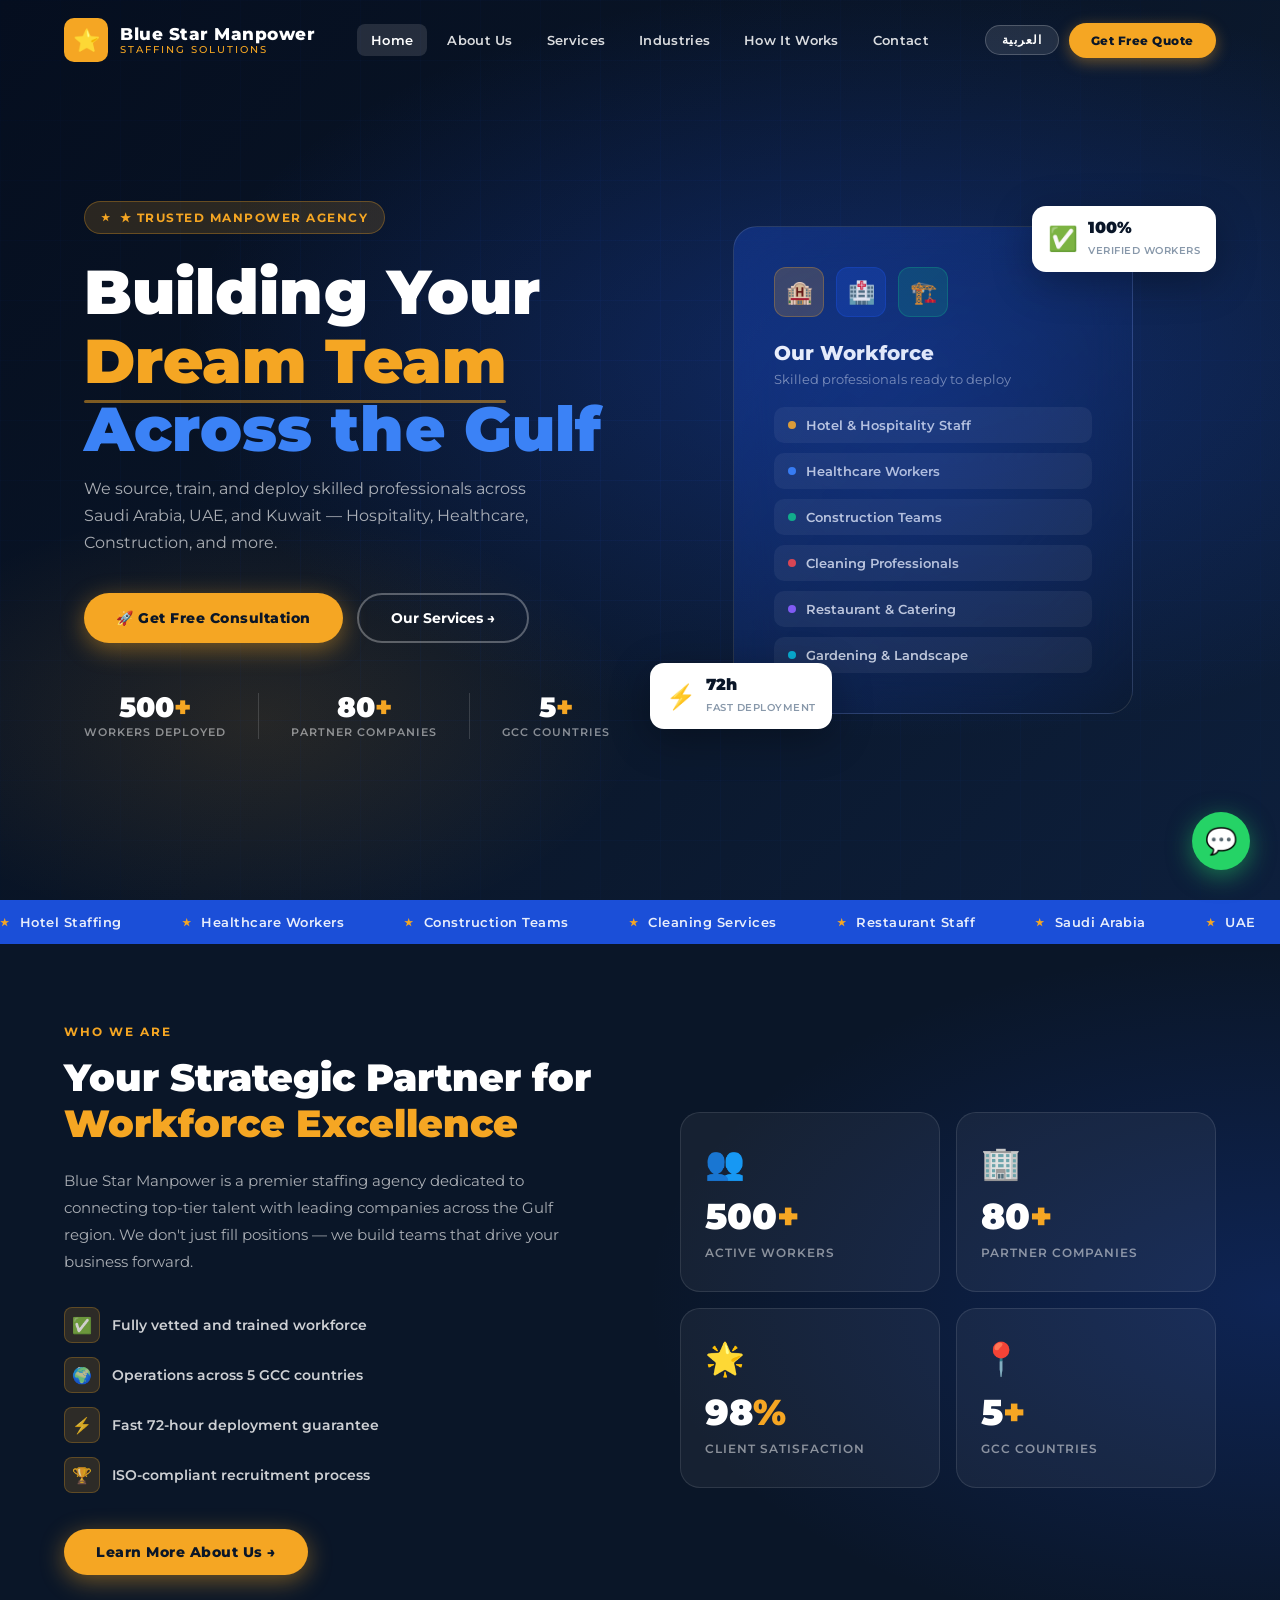
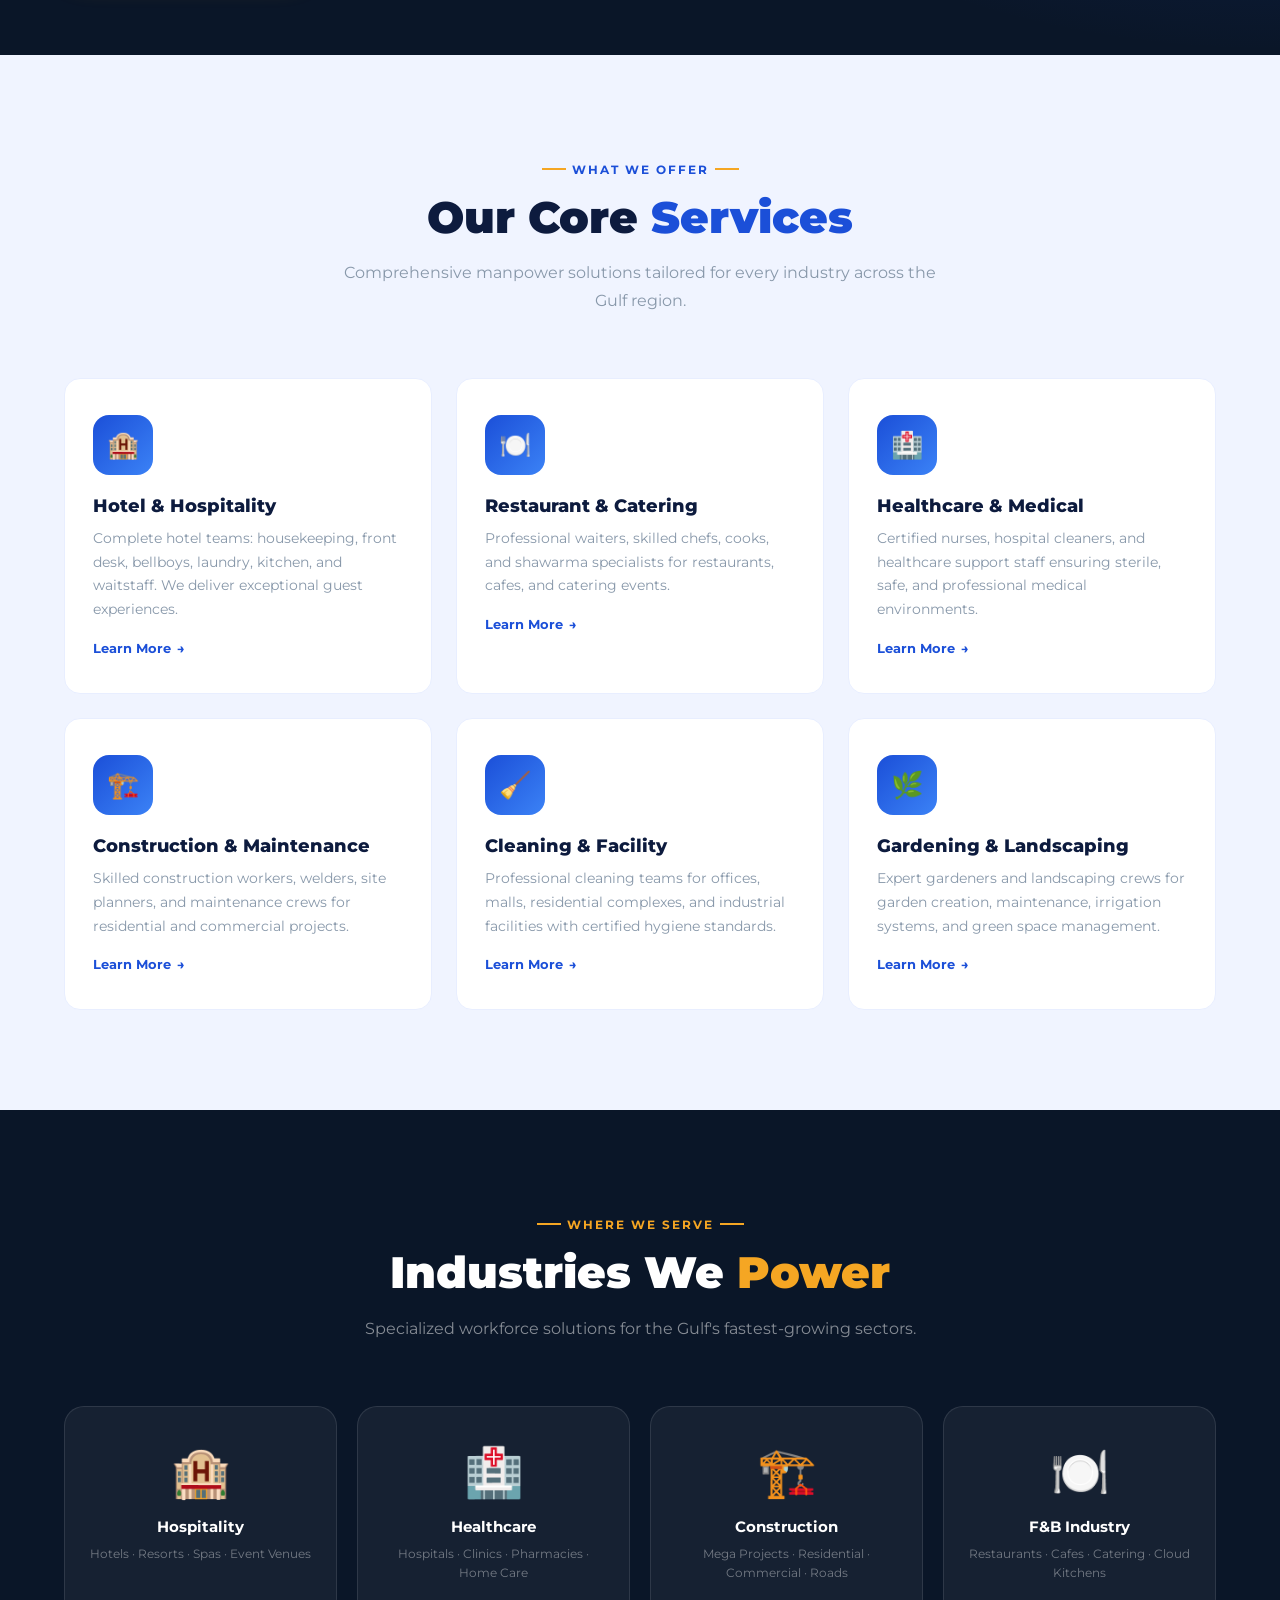
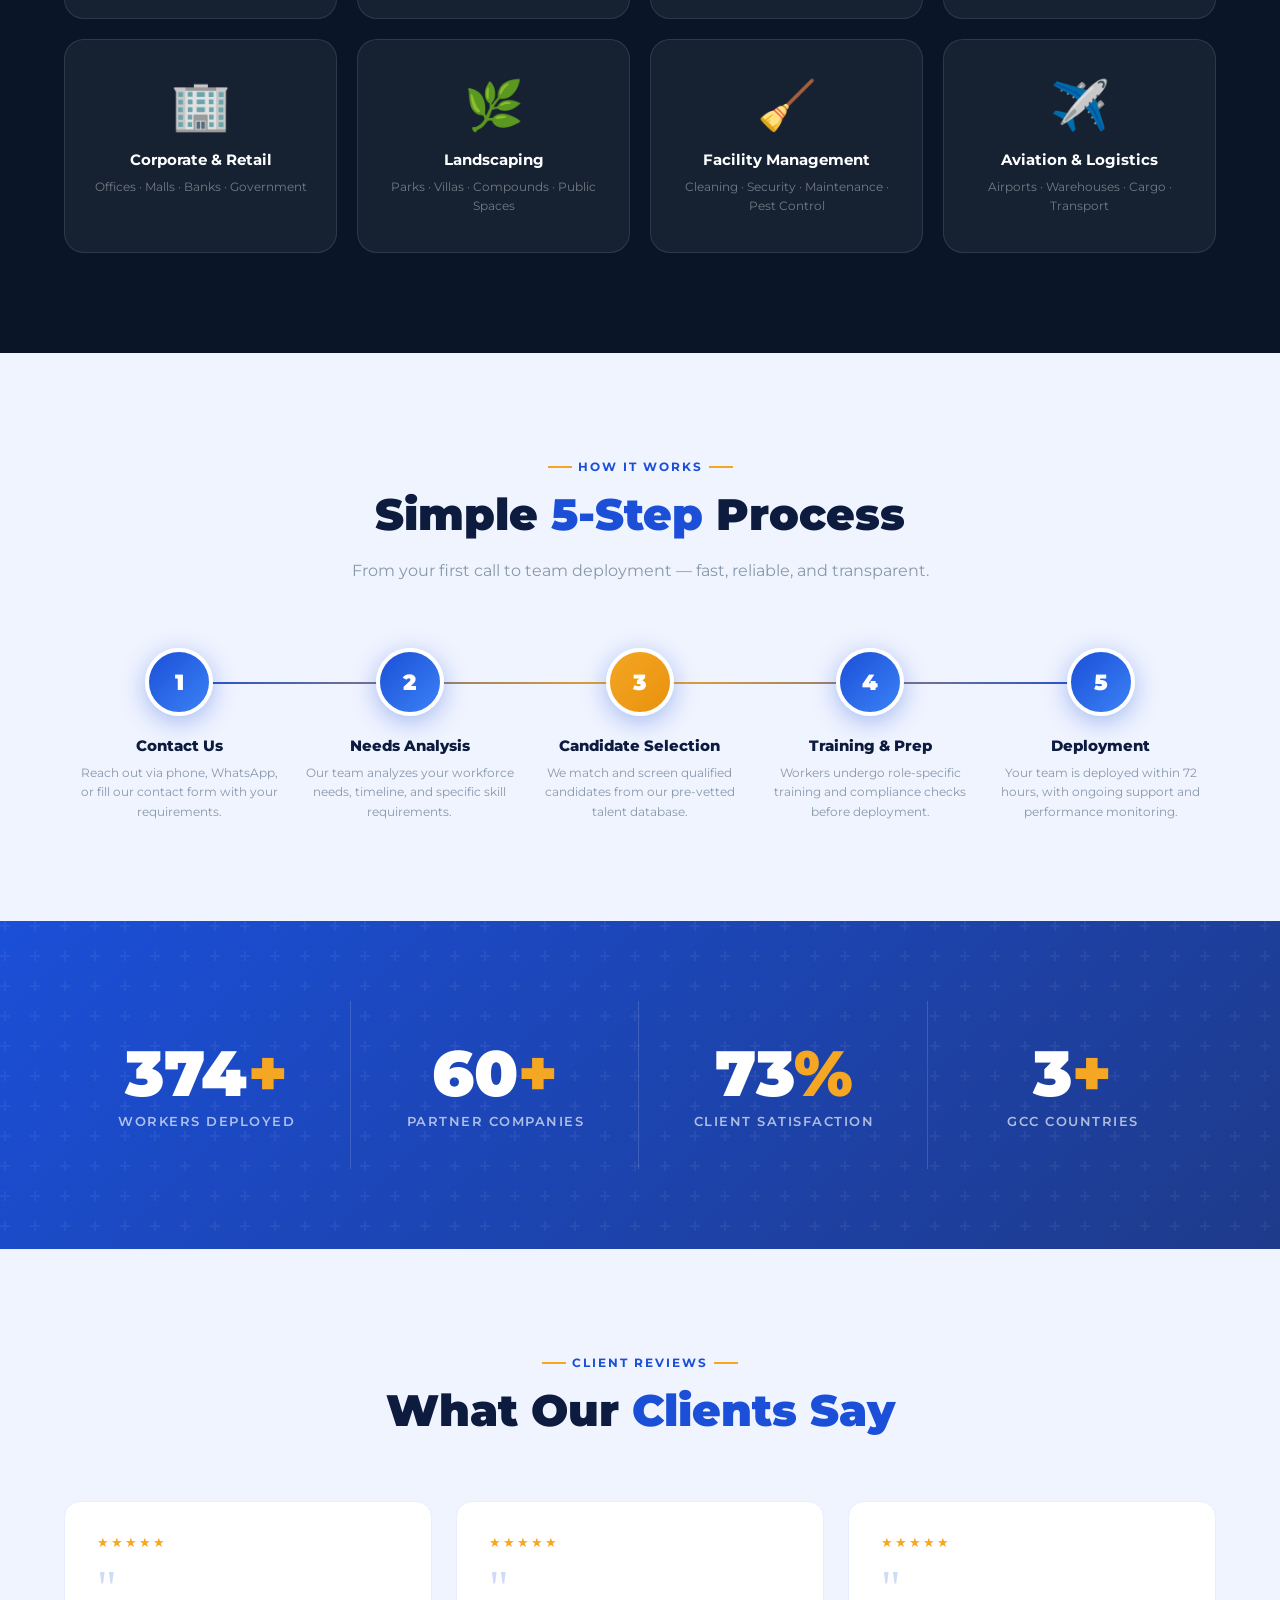
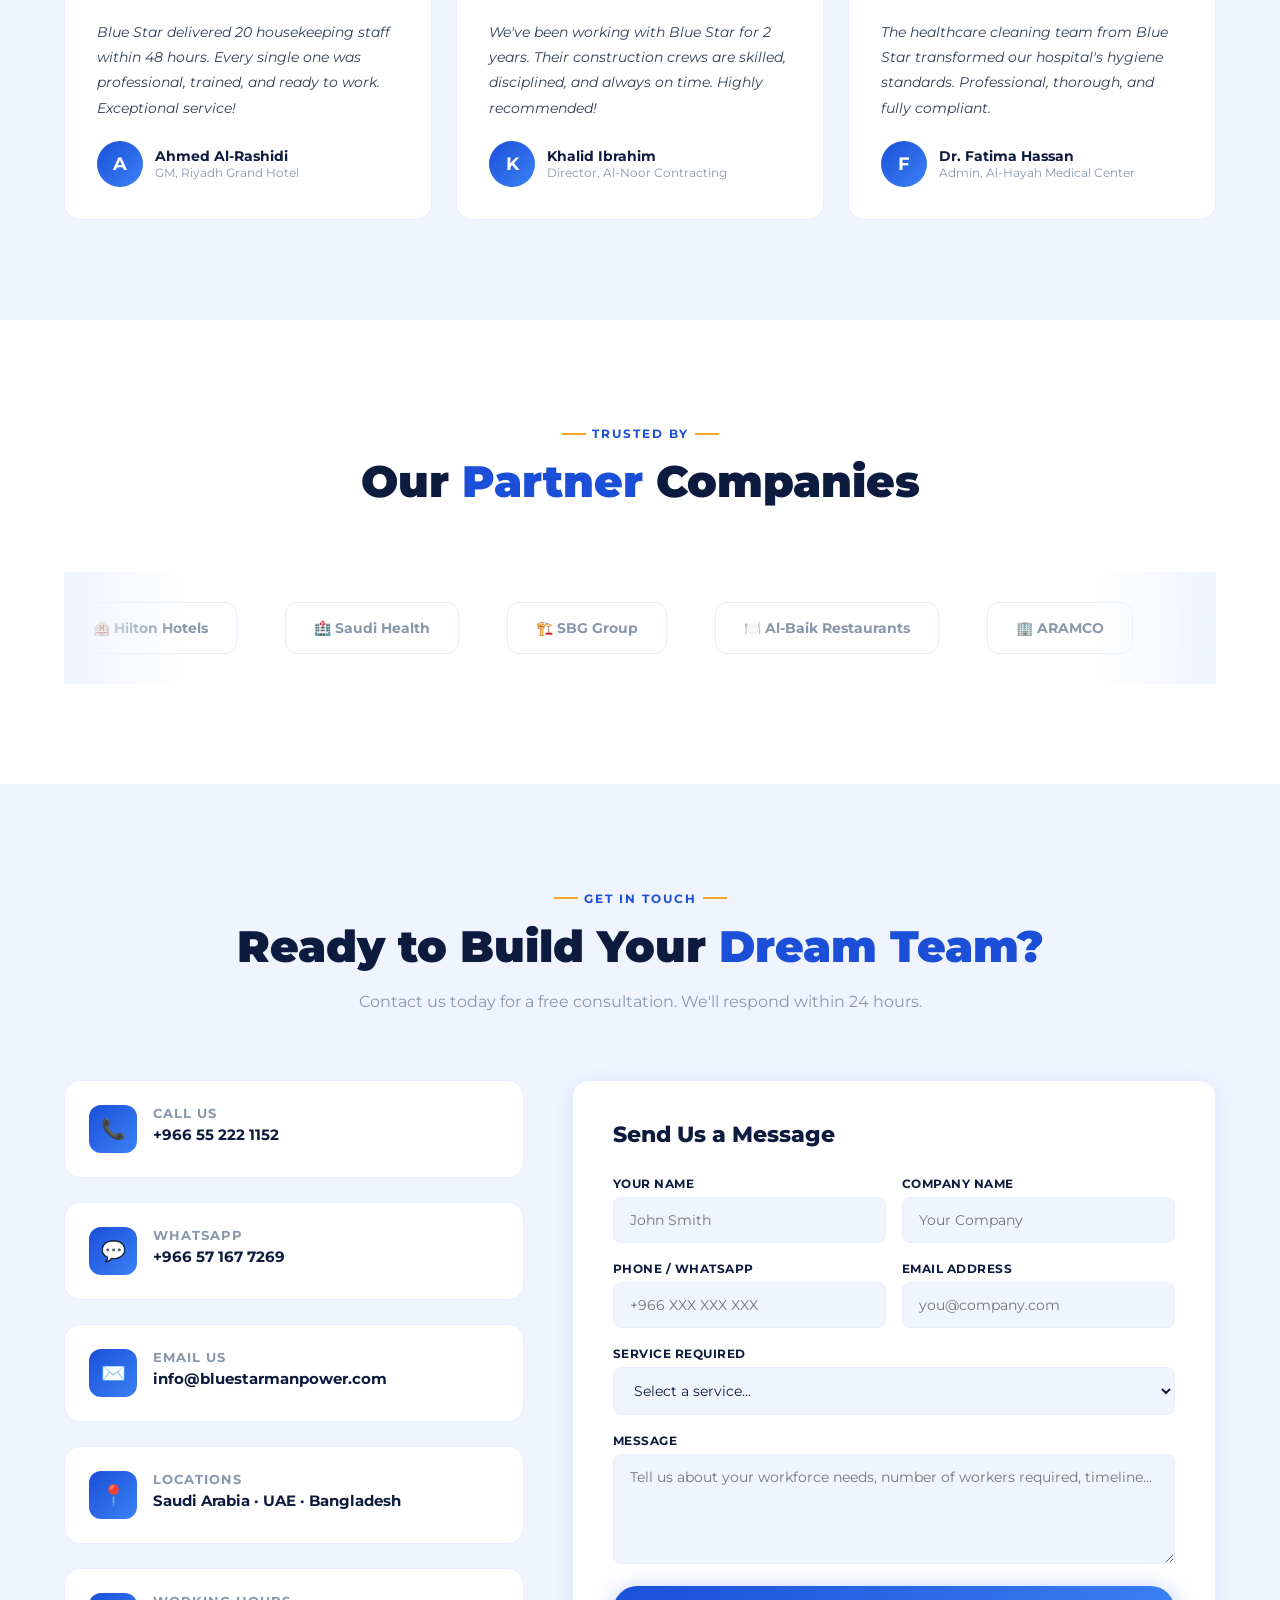
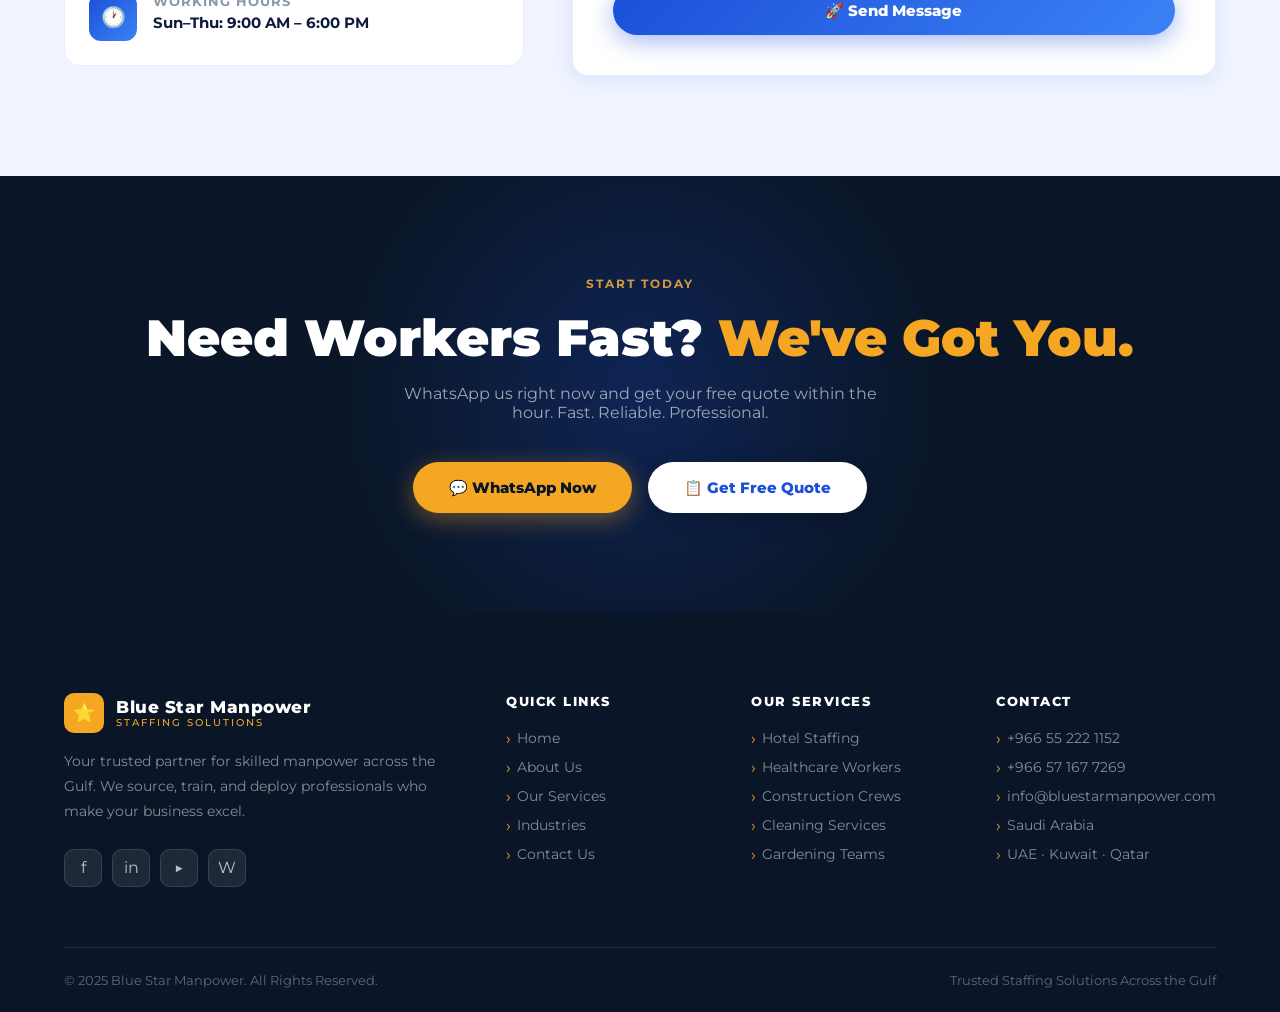
==== index.html @ 6489c0cc "bluestar v2" ====
<!DOCTYPE html>
<html lang="en" dir="ltr">
<head>
<meta charset="UTF-8">
<meta name="viewport" content="width=device-width, initial-scale=1.0">
<title>Blue Star Manpower</title>
<!-- <link rel="stylesheet" href="style.css"> -->
<link href="https://fonts.googleapis.com/css2?family=Montserrat:wght@300;400;600;700;800;900&family=Cairo:wght@300;400;600;700;800;900&display=swap" rel="stylesheet">
<style>
/* ===================== ROOT VARIABLES ===================== */
:root {
  --blue-deep: #0A1628;
  --blue-primary: #1B4FD8;
  --blue-mid: #1E3A8A;
  --blue-light: #3B82F6;
  --gold: #F5A623;
  --gold-light: #FCD34D;
  --white: #FFFFFF;
  --off-white: #F0F4FF;
  --gray-light: #E8EEFF;
  --gray-text: #8898AA;
  --text-dark: #0D1B3E;
  --text-body: #334155;
  --font-en: 'Montserrat', sans-serif;
  --font-ar: 'Cairo', sans-serif;
  --transition: all 0.35s cubic-bezier(0.4, 0, 0.2, 1);
  --shadow-sm: 0 4px 20px rgba(27, 79, 216, 0.10);
  --shadow-md: 0 8px 40px rgba(27, 79, 216, 0.18);
  --shadow-lg: 0 20px 60px rgba(10, 22, 40, 0.22);
  --radius: 16px;
  --radius-sm: 8px;
}

/* ===================== RESET ===================== */
*, *::before, *::after { box-sizing: border-box; margin: 0; padding: 0; }
html { scroll-behavior: smooth; }
body {
  font-family: var(--font-en);
  color: var(--text-body);
  background: var(--white);
  overflow-x: hidden;
}
body.ar { font-family: var(--font-ar); direction: rtl; }
img { max-width: 100%; display: block; }
a { text-decoration: none; color: inherit; }
ul { list-style: none; }

/* ===================== SCROLLBAR ===================== */
::-webkit-scrollbar { width: 5px; }
::-webkit-scrollbar-track { background: var(--blue-deep); }
::-webkit-scrollbar-thumb { background: var(--blue-primary); border-radius: 4px; }

/* ===================== PRELOADER ===================== */
#preloader {
  position: fixed; inset: 0; background: var(--blue-deep);
  display: flex; align-items: center; justify-content: center;
  z-index: 9999; transition: opacity 0.6s ease;
}
#preloader.hide { opacity: 0; pointer-events: none; }
.preloader-star {
  width: 60px; height: 60px;
  animation: spinStar 1s linear infinite;
}
@keyframes spinStar {
  to { transform: rotate(360deg); }
}

/* ===================== NAVBAR ===================== */
#navbar {
  position: fixed; top: 0; left: 0; right: 0; z-index: 1000;
  padding: 0 5%;
  display: flex; align-items: center; justify-content: space-between;
  height: 80px;
  transition: var(--transition);
  background: transparent;
}
#navbar.scrolled {
  background: rgba(10, 22, 40, 0.97);
  backdrop-filter: blur(20px);
  box-shadow: 0 4px 30px rgba(0,0,0,0.3);
  height: 68px;
}
.nav-logo {
  display: flex; align-items: center; gap: 12px;
}
.logo-icon {
  width: 44px; height: 44px;
  background: var(--gold);
  border-radius: 10px;
  display: flex; align-items: center; justify-content: center;
  font-size: 22px;
  flex-shrink: 0;
}
.logo-text { line-height: 1.2; }
.logo-text span:first-child {
  display: block;
  font-size: 17px; font-weight: 800;
  color: var(--white);
  letter-spacing: 0.5px;
}
.logo-text span:last-child {
  display: block;
  font-size: 10px; font-weight: 500;
  color: var(--gold);
  letter-spacing: 2px; text-transform: uppercase;
}
.nav-links {
  display: flex; align-items: center; gap: 6px;
}
.nav-links a {
  color: rgba(255,255,255,0.85);
  font-size: 13px; font-weight: 600;
  padding: 8px 14px; border-radius: 8px;
  letter-spacing: 0.3px;
  transition: var(--transition);
}
.nav-links a:hover, .nav-links a.active {
  color: var(--white);
  background: rgba(255,255,255,0.12);
}
.nav-right {
  display: flex; align-items: center; gap: 10px;
}
.lang-btn {
  background: rgba(255,255,255,0.1);
  border: 1px solid rgba(255,255,255,0.2);
  color: var(--white);
  padding: 7px 16px; border-radius: 20px;
  font-size: 12px; font-weight: 700;
  cursor: pointer; letter-spacing: 1px;
  transition: var(--transition);
}
.lang-btn:hover { background: var(--gold); border-color: var(--gold); color: var(--blue-deep); }
.nav-cta {
  background: var(--gold);
  color: var(--blue-deep) !important;
  font-weight: 800 !important;
  padding: 10px 22px !important;
  border-radius: 25px !important;
  font-size: 12px !important;
  letter-spacing: 0.5px;
  box-shadow: 0 4px 15px rgba(245,166,35,0.4);
}
.nav-cta:hover { background: var(--gold-light) !important; transform: translateY(-1px); box-shadow: 0 6px 20px rgba(245,166,35,0.5) !important; }
.hamburger {
  display: none; flex-direction: column; gap: 5px;
  cursor: pointer; padding: 5px;
}
.hamburger span {
  width: 26px; height: 2px; background: var(--white); border-radius: 2px;
  transition: var(--transition);
}

/* ===================== MOBILE NAV ===================== */
.mobile-nav {
  display: none; position: fixed;
  top: 0; right: -100%; width: 280px; height: 100vh;
  background: var(--blue-deep);
  z-index: 999; padding: 100px 30px 30px;
  flex-direction: column; gap: 8px;
  transition: right 0.4s cubic-bezier(0.4,0,0.2,1);
  box-shadow: -10px 0 40px rgba(0,0,0,0.4);
}
.mobile-nav.open { right: 0; }
.mobile-nav a {
  color: rgba(255,255,255,0.85);
  font-size: 15px; font-weight: 600;
  padding: 14px 16px; border-radius: 10px;
  border-left: 3px solid transparent;
  transition: var(--transition);
}
.mobile-nav a:hover { color: var(--gold); border-left-color: var(--gold); background: rgba(255,255,255,0.05); }
body.ar .mobile-nav { left: -100%; right: auto; }
body.ar .mobile-nav.open { left: 0; right: auto; }
body.ar .mobile-nav a { border-left: none; border-right: 3px solid transparent; }
body.ar .mobile-nav a:hover { border-right-color: var(--gold); }
.overlay {
  display: none; position: fixed; inset: 0;
  background: rgba(0,0,0,0.5); z-index: 998;
}
.overlay.show { display: block; }

/* ===================== HERO ===================== */
#hero {
  position: relative; min-height: 100vh;
  display: flex; align-items: center;
  overflow: hidden;
  background: var(--blue-deep);
}
.hero-bg {
  position: absolute; inset: 0;
  background:
    radial-gradient(ellipse 80% 60% at 70% 40%, rgba(27,79,216,0.35) 0%, transparent 70%),
    radial-gradient(ellipse 50% 40% at 20% 80%, rgba(245,166,35,0.12) 0%, transparent 60%),
    linear-gradient(135deg, #050E1F 0%, #0A1628 50%, #0D1F3C 100%);
}
.hero-grid {
  position: absolute; inset: 0;
  background-image:
    linear-gradient(rgba(27,79,216,0.08) 1px, transparent 1px),
    linear-gradient(90deg, rgba(27,79,216,0.08) 1px, transparent 1px);
  background-size: 60px 60px;
  mask-image: radial-gradient(ellipse 80% 80% at 50% 50%, black, transparent);
}
.hero-particles {
  position: absolute; inset: 0; pointer-events: none;
}
.particle {
  position: absolute; border-radius: 50%;
  background: var(--gold); opacity: 0;
  animation: floatParticle var(--dur, 8s) var(--delay, 0s) infinite ease-in-out;
}
@keyframes floatParticle {
  0%, 100% { opacity: 0; transform: translateY(0) scale(0); }
  20% { opacity: 0.6; transform: translateY(-20px) scale(1); }
  80% { opacity: 0.3; transform: translateY(-80px) scale(0.5); }
}
.hero-container {
  position: relative; z-index: 2;
  max-width: 1280px; margin: 0 auto;
  padding: 120px 5% 80px;
  display: grid; grid-template-columns: 1fr 1fr; gap: 60px;
  align-items: center;
}
.hero-badge {
  display: inline-flex; align-items: center; gap: 8px;
  background: rgba(245,166,35,0.15);
  border: 1px solid rgba(245,166,35,0.3);
  color: var(--gold); padding: 8px 16px; border-radius: 20px;
  font-size: 12px; font-weight: 700; letter-spacing: 1.5px;
  text-transform: uppercase; margin-bottom: 24px;
  animation: fadeSlideUp 0.8s ease 0.3s both;
}
.hero-badge::before { content: '★'; font-size: 10px; }
.hero-title {
  font-size: clamp(36px, 5vw, 62px);
  font-weight: 900; line-height: 1.1;
  color: var(--white); margin-bottom: 12px;
  animation: fadeSlideUp 0.8s ease 0.5s both;
}
.hero-title .highlight {
  color: var(--gold);
  position: relative;
}
.hero-title .highlight::after {
  content: '';
  position: absolute; bottom: -4px; left: 0; right: 0;
  height: 3px; background: var(--gold);
  border-radius: 2px; opacity: 0.5;
}
.hero-title .blue-text { color: var(--blue-light); }
.hero-subtitle {
  font-size: 16px; font-weight: 400;
  color: rgba(255,255,255,0.65); line-height: 1.7;
  margin-bottom: 36px; max-width: 480px;
  animation: fadeSlideUp 0.8s ease 0.7s both;
}
.hero-btns {
  display: flex; gap: 14px; flex-wrap: wrap;
  animation: fadeSlideUp 0.8s ease 0.9s both;
}
.btn-primary {
  background: var(--gold);
  color: var(--blue-deep);
  padding: 14px 32px; border-radius: 30px;
  font-size: 14px; font-weight: 800;
  letter-spacing: 0.5px;
  box-shadow: 0 6px 25px rgba(245,166,35,0.45);
  transition: var(--transition);
  display: inline-flex; align-items: center; gap: 8px;
}
.btn-primary:hover { transform: translateY(-3px); box-shadow: 0 10px 35px rgba(245,166,35,0.55); background: var(--gold-light); }
.btn-outline {
  background: transparent;
  border: 2px solid rgba(255,255,255,0.3);
  color: var(--white);
  padding: 14px 32px; border-radius: 30px;
  font-size: 14px; font-weight: 700;
  transition: var(--transition);
  display: inline-flex; align-items: center; gap: 8px;
}
.btn-outline:hover { border-color: var(--white); background: rgba(255,255,255,0.08); transform: translateY(-3px); }
.hero-stats {
  display: flex; gap: 32px; margin-top: 50px;
  animation: fadeSlideUp 0.8s ease 1.1s both;
}
.hero-stat { text-align: center; }
.hero-stat .num {
  font-size: 28px; font-weight: 900; color: var(--white);
  display: block; line-height: 1;
}
.hero-stat .num span { color: var(--gold); }
.hero-stat .lbl {
  font-size: 11px; font-weight: 600;
  color: rgba(255,255,255,0.5);
  letter-spacing: 1px; text-transform: uppercase;
  margin-top: 4px; display: block;
}
.hero-divider { width: 1px; background: rgba(255,255,255,0.15); }

/* Hero Visual */
.hero-visual {
  position: relative; display: flex;
  align-items: center; justify-content: center;
  animation: fadeSlideUp 0.8s ease 0.6s both;
}
.hero-card-main {
  background: linear-gradient(135deg, rgba(27,79,216,0.3), rgba(10,22,40,0.6));
  backdrop-filter: blur(20px);
  border: 1px solid rgba(255,255,255,0.12);
  border-radius: 24px;
  padding: 40px;
  width: 100%; max-width: 400px;
  position: relative; overflow: hidden;
}
.hero-card-main::before {
  content: '';
  position: absolute; top: -50%; right: -50%;
  width: 200%; height: 200%;
  background: radial-gradient(circle, rgba(27,79,216,0.2) 0%, transparent 60%);
  pointer-events: none;
}
.card-icon-row {
  display: flex; gap: 12px; margin-bottom: 24px;
}
.card-icon {
  width: 50px; height: 50px; border-radius: 12px;
  display: flex; align-items: center; justify-content: center;
  font-size: 22px;
}
.card-icon.gold { background: rgba(245,166,35,0.2); border: 1px solid rgba(245,166,35,0.3); }
.card-icon.blue { background: rgba(27,79,216,0.3); border: 1px solid rgba(27,79,216,0.4); }
.card-icon.green { background: rgba(16,185,129,0.2); border: 1px solid rgba(16,185,129,0.3); }
.card-title {
  font-size: 20px; font-weight: 800; color: var(--white); margin-bottom: 6px;
}
.card-sub {
  font-size: 13px; color: rgba(255,255,255,0.5); margin-bottom: 20px;
}
.card-services-list { display: flex; flex-direction: column; gap: 10px; }
.card-service-item {
  display: flex; align-items: center; gap: 10px;
  background: rgba(255,255,255,0.06); border-radius: 10px;
  padding: 10px 14px;
}
.cs-dot {
  width: 8px; height: 8px; border-radius: 50%; flex-shrink: 0;
}
.cs-dot.gold { background: var(--gold); }
.cs-dot.blue { background: var(--blue-light); }
.cs-dot.green { background: #10B981; }
.cs-dot.red { background: #EF4444; }
.cs-dot.purple { background: #8B5CF6; }
.cs-dot.cyan { background: #06B6D4; }
.card-service-item span {
  font-size: 13px; font-weight: 600; color: rgba(255,255,255,0.8);
}
.floating-badge {
  position: absolute;
  background: var(--white);
  border-radius: 14px; padding: 12px 16px;
  box-shadow: 0 10px 40px rgba(0,0,0,0.3);
  display: flex; align-items: center; gap: 10px;
  animation: floatBadge 3s ease-in-out infinite;
}
.floating-badge.badge1 { top: -20px; right: -20px; }
.floating-badge.badge2 { bottom: -15px; left: -20px; animation-delay: 1.5s; }
@keyframes floatBadge {
  0%, 100% { transform: translateY(0); }
  50% { transform: translateY(-8px); }
}
.fb-icon { font-size: 24px; }
.fb-text { line-height: 1.3; }
.fb-num { font-size: 16px; font-weight: 900; color: var(--blue-deep); display: block; }
.fb-lbl { font-size: 10px; font-weight: 600; color: var(--gray-text); text-transform: uppercase; letter-spacing: 0.5px; }

@keyframes fadeSlideUp {
  from { opacity: 0; transform: translateY(30px); }
  to { opacity: 1; transform: translateY(0); }
}

/* ===================== SECTION COMMON ===================== */
.section { padding: 100px 5%; }
.section-alt { background: var(--off-white); }
.container { max-width: 1280px; margin: 0 auto; }
.section-header { text-align: center; margin-bottom: 64px; }
.section-tag {
  display: inline-flex; align-items: center; gap: 6px;
  color: var(--blue-primary); font-size: 12px; font-weight: 700;
  letter-spacing: 2px; text-transform: uppercase; margin-bottom: 14px;
}
.section-tag::before, .section-tag::after {
  content: ''; width: 24px; height: 2px; background: var(--gold);
}
.section-title {
  font-size: clamp(28px, 3.5vw, 44px);
  font-weight: 900; color: var(--text-dark); line-height: 1.2;
  margin-bottom: 16px;
}
.section-title span { color: var(--blue-primary); }
.section-desc {
  font-size: 16px; color: var(--gray-text);
  max-width: 600px; margin: 0 auto; line-height: 1.7;
}

/* ===================== TICKER ===================== */
.ticker-wrap {
  background: var(--blue-primary);
  padding: 14px 0; overflow: hidden;
  position: relative;
}
.ticker-track {
  display: flex; gap: 60px;
  width: max-content;
  animation: ticker 30s linear infinite;
}
.ticker-item {
  display: flex; align-items: center; gap: 10px;
  color: rgba(255,255,255,0.9); font-size: 13px; font-weight: 600;
  white-space: nowrap; letter-spacing: 0.5px;
}
.ticker-item::before { content: '★'; color: var(--gold); font-size: 10px; }
@keyframes ticker { to { transform: translateX(-50%); } }

/* ===================== ABOUT STRIP ===================== */
#about-strip {
  padding: 80px 5%;
  background: var(--blue-deep);
  position: relative; overflow: hidden;
}
#about-strip::before {
  content: '';
  position: absolute; top: 0; right: 0; width: 50%; height: 100%;
  background: radial-gradient(ellipse at right, rgba(27,79,216,0.25), transparent 70%);
}
.about-grid {
  max-width: 1280px; margin: 0 auto;
  display: grid; grid-template-columns: 1fr 1fr; gap: 80px;
  align-items: center; position: relative; z-index: 1;
}
.about-label {
  color: var(--gold); font-size: 12px; font-weight: 700;
  letter-spacing: 2px; text-transform: uppercase; margin-bottom: 16px;
}
.about-heading {
  font-size: clamp(28px, 3vw, 42px); font-weight: 900;
  color: var(--white); line-height: 1.2; margin-bottom: 20px;
}
.about-heading span { color: var(--gold); }
.about-body {
  font-size: 15px; color: rgba(255,255,255,0.65);
  line-height: 1.8; margin-bottom: 32px;
}
.about-features { display: flex; flex-direction: column; gap: 14px; margin-bottom: 36px; }
.about-feature {
  display: flex; align-items: center; gap: 12px;
  color: rgba(255,255,255,0.8); font-size: 14px; font-weight: 600;
}
.af-icon {
  width: 36px; height: 36px; border-radius: 8px;
  background: rgba(245,166,35,0.15); border: 1px solid rgba(245,166,35,0.25);
  display: flex; align-items: center; justify-content: center; font-size: 16px;
  flex-shrink: 0;
}
.about-visual {
  display: grid; grid-template-columns: 1fr 1fr; gap: 16px;
}
.about-card {
  background: rgba(255,255,255,0.05);
  border: 1px solid rgba(255,255,255,0.1);
  border-radius: 20px; padding: 30px 24px;
  transition: var(--transition);
  position: relative; overflow: hidden;
}
.about-card:hover { background: rgba(27,79,216,0.2); border-color: rgba(27,79,216,0.4); transform: translateY(-4px); }
.about-card::before {
  content: ''; position: absolute; top: 0; left: 0; right: 0; height: 3px;
  background: linear-gradient(90deg, var(--gold), var(--blue-light));
  transform: scaleX(0); transition: var(--transition);
  transform-origin: left;
}
.about-card:hover::before { transform: scaleX(1); }
.about-card.span2 { grid-column: span 2; }
.ac-icon { font-size: 32px; margin-bottom: 12px; }
.ac-num {
  font-size: 36px; font-weight: 900; color: var(--white); margin-bottom: 4px;
  display: block;
}
.ac-num span { color: var(--gold); }
.ac-lbl { font-size: 12px; font-weight: 600; color: rgba(255,255,255,0.5); letter-spacing: 1px; text-transform: uppercase; }

/* ===================== SERVICES ===================== */
.services-grid {
  display: grid;
  grid-template-columns: repeat(3, 1fr);
  gap: 24px;
}
.service-card {
  background: var(--white);
  border: 1px solid var(--gray-light);
  border-radius: var(--radius);
  padding: 36px 28px;
  position: relative; overflow: hidden;
  transition: var(--transition);
  cursor: default;
}
.service-card:hover {
  transform: translateY(-8px);
  box-shadow: var(--shadow-md);
  border-color: var(--blue-light);
}
.service-card::after {
  content: '';
  position: absolute; bottom: 0; left: 0; right: 0; height: 4px;
  background: linear-gradient(90deg, var(--blue-primary), var(--gold));
  transform: scaleX(0); transition: var(--transition); transform-origin: left;
}
.service-card:hover::after { transform: scaleX(1); }
.sc-icon {
  width: 60px; height: 60px; border-radius: 16px;
  background: linear-gradient(135deg, var(--blue-primary), var(--blue-light));
  display: flex; align-items: center; justify-content: center;
  font-size: 26px; margin-bottom: 20px;
  transition: var(--transition);
}
.service-card:hover .sc-icon { transform: scale(1.1) rotate(-5deg); }
.sc-title {
  font-size: 18px; font-weight: 800; color: var(--text-dark); margin-bottom: 10px;
}
.sc-desc { font-size: 14px; color: var(--gray-text); line-height: 1.7; }
.sc-link {
  display: inline-flex; align-items: center; gap: 6px;
  color: var(--blue-primary); font-size: 13px; font-weight: 700;
  margin-top: 18px; transition: var(--transition);
}
.sc-link:hover { gap: 10px; }
.sc-arrow { transition: var(--transition); }

/* ===================== INDUSTRIES ===================== */
#industries { background: var(--blue-deep); }
#industries .section-title { color: var(--white); }
#industries .section-desc { color: rgba(255,255,255,0.5); }
#industries .section-tag { color: var(--gold); }
.industries-grid {
  display: grid; grid-template-columns: repeat(4, 1fr); gap: 20px;
}
.industry-card {
  border-radius: 20px; padding: 36px 24px;
  background: rgba(255,255,255,0.05);
  border: 1px solid rgba(255,255,255,0.1);
  text-align: center;
  transition: var(--transition); position: relative; overflow: hidden;
}
.industry-card::before {
  content: '';
  position: absolute; inset: 0; opacity: 0;
  background: linear-gradient(135deg, rgba(27,79,216,0.3), rgba(245,166,35,0.1));
  transition: var(--transition);
}
.industry-card:hover::before { opacity: 1; }
.industry-card:hover { transform: translateY(-6px); border-color: rgba(27,79,216,0.5); }
.ic-emoji { font-size: 48px; margin-bottom: 16px; display: block; }
.ic-name { font-size: 15px; font-weight: 700; color: var(--white); margin-bottom: 8px; }
.ic-roles { font-size: 12px; color: rgba(255,255,255,0.4); line-height: 1.6; }

/* ===================== PROCESS ===================== */
.process-steps {
  display: grid; grid-template-columns: repeat(5, 1fr);
  gap: 0; position: relative; margin-top: 20px;
}
.process-steps::before {
  content: '';
  position: absolute; top: 34px; left: 10%; right: 10%;
  height: 2px;
  background: linear-gradient(90deg, var(--blue-primary), var(--gold), var(--blue-primary));
  z-index: 0;
}
.process-step {
  text-align: center; padding: 0 10px; position: relative; z-index: 1;
}
.ps-num {
  width: 68px; height: 68px; border-radius: 50%;
  background: linear-gradient(135deg, var(--blue-primary), var(--blue-light));
  display: flex; align-items: center; justify-content: center;
  margin: 0 auto 20px;
  font-size: 22px; font-weight: 900; color: var(--white);
  border: 4px solid var(--white);
  box-shadow: 0 6px 25px rgba(27,79,216,0.35);
  transition: var(--transition);
  position: relative;
}
.process-step:nth-child(3) .ps-num { background: linear-gradient(135deg, var(--gold), #E8920E); }
.process-step:hover .ps-num { transform: scale(1.1); }
.ps-title { font-size: 15px; font-weight: 800; color: var(--text-dark); margin-bottom: 8px; }
.ps-desc { font-size: 12px; color: var(--gray-text); line-height: 1.6; }

/* ===================== TESTIMONIALS ===================== */
.testimonials-grid {
  display: grid; grid-template-columns: repeat(3, 1fr); gap: 24px;
}
.testimonial-card {
  background: var(--white); border-radius: var(--radius);
  padding: 32px; border: 1px solid var(--gray-light);
  transition: var(--transition); position: relative;
}
.testimonial-card:hover { transform: translateY(-6px); box-shadow: var(--shadow-md); }
.tc-quote {
  font-size: 48px; color: var(--blue-primary); opacity: 0.2;
  line-height: 1; margin-bottom: 8px; font-family: Georgia, serif;
}
.tc-text {
  font-size: 14px; color: var(--text-body); line-height: 1.8;
  margin-bottom: 20px; font-style: italic;
}
.tc-author { display: flex; align-items: center; gap: 12px; }
.tc-avatar {
  width: 46px; height: 46px; border-radius: 50%;
  background: linear-gradient(135deg, var(--blue-primary), var(--blue-light));
  display: flex; align-items: center; justify-content: center;
  font-size: 18px; font-weight: 700; color: var(--white);
  flex-shrink: 0;
}
.tc-name { font-size: 14px; font-weight: 700; color: var(--text-dark); }
.tc-role { font-size: 12px; color: var(--gray-text); }
.tc-stars { color: var(--gold); font-size: 13px; margin-bottom: 14px; letter-spacing: 2px; }

/* ===================== STATS SECTION ===================== */
#stats {
  background: linear-gradient(135deg, var(--blue-primary) 0%, var(--blue-mid) 100%);
  padding: 80px 5%;
  position: relative; overflow: hidden;
}
#stats::before {
  content: '';
  position: absolute; inset: 0;
  background: url("data:image/svg+xml,%3Csvg width='60' height='60' viewBox='0 0 60 60' xmlns='http://www.w3.org/2000/svg'%3E%3Cg fill='none' fill-rule='evenodd'%3E%3Cg fill='%23ffffff' fill-opacity='0.05'%3E%3Cpath d='M36 34v-4h-2v4h-4v2h4v4h2v-4h4v-2h-4zm0-30V0h-2v4h-4v2h4v4h2V6h4V4h-4zM6 34v-4H4v4H0v2h4v4h2v-4h4v-2H6zM6 4V0H4v4H0v2h4v4h2V6h4V4H6z'/%3E%3C/g%3E%3C/g%3E%3C/svg%3E");
}
.stats-grid {
  max-width: 1280px; margin: 0 auto;
  display: grid; grid-template-columns: repeat(4, 1fr); gap: 2px;
  position: relative; z-index: 1;
}
.stat-item {
  text-align: center; padding: 40px 20px;
  border-right: 1px solid rgba(255,255,255,0.15);
}
.stat-item:last-child { border-right: none; }
.stat-number {
  font-size: clamp(42px, 5vw, 64px); font-weight: 900; color: var(--white);
  display: block; line-height: 1;
}
.stat-number span { color: var(--gold); }
.stat-label {
  font-size: 13px; font-weight: 600; color: rgba(255,255,255,0.65);
  letter-spacing: 1.5px; text-transform: uppercase; margin-top: 8px;
  display: block;
}

/* ===================== CLIENTS ===================== */
.clients-track-wrap { overflow: hidden; position: relative; padding: 30px 0; }
.clients-track-wrap::before,
.clients-track-wrap::after {
  content: ''; position: absolute; top: 0; bottom: 0; width: 120px; z-index: 2;
}
.clients-track-wrap::before { left: 0; background: linear-gradient(90deg, var(--off-white), transparent); }
.clients-track-wrap::after { right: 0; background: linear-gradient(-90deg, var(--off-white), transparent); }
.clients-track {
  display: flex; gap: 48px; width: max-content;
  animation: clientsTicker 25s linear infinite;
}
@keyframes clientsTicker { to { transform: translateX(-50%); } }
.client-logo {
  background: var(--white); border: 1px solid var(--gray-light);
  border-radius: 12px; padding: 16px 28px;
  display: flex; align-items: center; justify-content: center;
  font-size: 14px; font-weight: 700; color: var(--gray-text);
  white-space: nowrap; min-width: 140px;
  transition: var(--transition);
}
.client-logo:hover { border-color: var(--blue-primary); color: var(--blue-primary); }

/* ===================== CTA SECTION ===================== */
#cta-section {
  background: var(--blue-deep);
  padding: 100px 5%; text-align: center;
  position: relative; overflow: hidden;
}
#cta-section::before {
  content: '';
  position: absolute; top: 50%; left: 50%; transform: translate(-50%, -50%);
  width: 600px; height: 600px; border-radius: 50%;
  background: radial-gradient(circle, rgba(27,79,216,0.25), transparent 70%);
  pointer-events: none;
}
.cta-tag { color: var(--gold); font-size: 12px; font-weight: 700; letter-spacing: 2px; text-transform: uppercase; margin-bottom: 16px; }
.cta-title {
  font-size: clamp(32px, 4vw, 52px); font-weight: 900; color: var(--white);
  line-height: 1.2; margin-bottom: 16px; position: relative; z-index: 1;
}
.cta-title span { color: var(--gold); }
.cta-desc { font-size: 16px; color: rgba(255,255,255,0.6); max-width: 500px; margin: 0 auto 40px; position: relative; z-index: 1; }
.cta-btns { display: flex; gap: 16px; justify-content: center; flex-wrap: wrap; position: relative; z-index: 1; }
.btn-white {
  background: var(--white); color: var(--blue-primary);
  padding: 16px 36px; border-radius: 30px;
  font-size: 15px; font-weight: 800;
  box-shadow: 0 6px 25px rgba(0,0,0,0.2);
  transition: var(--transition);
}
.btn-white:hover { transform: translateY(-3px); box-shadow: 0 12px 35px rgba(0,0,0,0.3); }
.btn-gold {
  background: var(--gold); color: var(--blue-deep);
  padding: 16px 36px; border-radius: 30px;
  font-size: 15px; font-weight: 800;
  box-shadow: 0 6px 25px rgba(245,166,35,0.4);
  transition: var(--transition);
}
.btn-gold:hover { transform: translateY(-3px); background: var(--gold-light); }
.whatsapp-float {
  position: fixed; bottom: 30px; right: 30px; z-index: 999;
  width: 58px; height: 58px; border-radius: 50%;
  background: #25D366;
  display: flex; align-items: center; justify-content: center;
  font-size: 26px; box-shadow: 0 6px 25px rgba(37,211,102,0.5);
  animation: waPulse 2.5s ease-in-out infinite;
  transition: var(--transition);
}
.whatsapp-float:hover { transform: scale(1.1); }
body.ar .whatsapp-float { right: auto; left: 30px; }
@keyframes waPulse {
  0%, 100% { box-shadow: 0 6px 25px rgba(37,211,102,0.5); }
  50% { box-shadow: 0 6px 40px rgba(37,211,102,0.8); }
}

/* ===================== CONTACT SECTION ===================== */
.contact-grid {
  display: grid; grid-template-columns: 1fr 1.4fr; gap: 48px; align-items: start;
}
.contact-info { display: flex; flex-direction: column; gap: 24px; }
.contact-card {
  background: var(--white); border-radius: var(--radius);
  padding: 24px; border: 1px solid var(--gray-light);
  display: flex; gap: 16px; align-items: flex-start;
  transition: var(--transition);
}
.contact-card:hover { box-shadow: var(--shadow-sm); border-color: var(--blue-light); }
.cc-icon {
  width: 48px; height: 48px; border-radius: 12px;
  background: linear-gradient(135deg, var(--blue-primary), var(--blue-light));
  display: flex; align-items: center; justify-content: center;
  font-size: 20px; flex-shrink: 0;
}
.cc-title { font-size: 13px; font-weight: 700; color: var(--gray-text); text-transform: uppercase; letter-spacing: 1px; margin-bottom: 4px; }
.cc-text { font-size: 15px; font-weight: 700; color: var(--text-dark); }
.contact-form {
  background: var(--white); border-radius: var(--radius);
  padding: 40px; border: 1px solid var(--gray-light);
  box-shadow: var(--shadow-sm);
}
.form-title { font-size: 22px; font-weight: 800; color: var(--text-dark); margin-bottom: 28px; }
.form-row { display: grid; grid-template-columns: 1fr 1fr; gap: 16px; }
.form-group { margin-bottom: 18px; }
.form-group label {
  display: block; font-size: 12px; font-weight: 700;
  color: var(--text-dark); letter-spacing: 0.5px; margin-bottom: 6px;
  text-transform: uppercase;
}
.form-group input, .form-group select, .form-group textarea {
  width: 100%; padding: 13px 16px;
  border: 1.5px solid var(--gray-light);
  border-radius: var(--radius-sm);
  font-family: inherit; font-size: 14px; color: var(--text-dark);
  background: var(--off-white); outline: none;
  transition: var(--transition);
}
.form-group input:focus, .form-group select:focus, .form-group textarea:focus {
  border-color: var(--blue-primary);
  background: var(--white);
  box-shadow: 0 0 0 4px rgba(27,79,216,0.08);
}
.form-group textarea { height: 110px; resize: vertical; }
.btn-submit {
  width: 100%; background: linear-gradient(135deg, var(--blue-primary), var(--blue-light));
  color: var(--white); padding: 15px; border: none; border-radius: 30px;
  font-size: 15px; font-weight: 800; cursor: pointer;
  font-family: inherit;
  box-shadow: 0 6px 25px rgba(27,79,216,0.4);
  transition: var(--transition);
}
.btn-submit:hover { transform: translateY(-2px); box-shadow: 0 10px 35px rgba(27,79,216,0.5); }

/* ===================== FOOTER ===================== */
footer {
  background: var(--blue-deep);
  padding: 80px 5% 0;
}
.footer-grid {
  max-width: 1280px; margin: 0 auto;
  display: grid; grid-template-columns: 2fr 1fr 1fr 1fr;
  gap: 48px; padding-bottom: 60px;
  border-bottom: 1px solid rgba(255,255,255,0.1);
}
.footer-brand { }
.footer-logo { display: flex; align-items: center; gap: 12px; margin-bottom: 16px; }
.footer-logo .logo-icon { width: 40px; height: 40px; font-size: 18px; }
.footer-desc { font-size: 14px; color: rgba(255,255,255,0.5); line-height: 1.8; margin-bottom: 24px; }
.footer-socials { display: flex; gap: 10px; }
.social-btn {
  width: 38px; height: 38px; border-radius: 10px;
  background: rgba(255,255,255,0.08); border: 1px solid rgba(255,255,255,0.12);
  display: flex; align-items: center; justify-content: center;
  font-size: 16px; color: rgba(255,255,255,0.7);
  transition: var(--transition);
}
.social-btn:hover { background: var(--blue-primary); border-color: var(--blue-primary); color: var(--white); transform: translateY(-2px); }
.footer-col-title {
  font-size: 13px; font-weight: 800; color: var(--white);
  letter-spacing: 1.5px; text-transform: uppercase; margin-bottom: 20px;
}
.footer-col ul { display: flex; flex-direction: column; gap: 10px; }
.footer-col a {
  font-size: 14px; color: rgba(255,255,255,0.5);
  transition: var(--transition);
  display: flex; align-items: center; gap: 6px;
}
.footer-col a::before { content: '›'; color: var(--gold); font-size: 16px; }
.footer-col a:hover { color: var(--white); padding-left: 4px; }
body.ar .footer-col a::before { content: '‹'; }
body.ar .footer-col a:hover { padding-left: 0; padding-right: 4px; }
.footer-bottom {
  max-width: 1280px; margin: 0 auto;
  padding: 24px 0;
  display: flex; align-items: center; justify-content: space-between;
  font-size: 13px; color: rgba(255,255,255,0.35);
}
.footer-bottom a { color: var(--gold); }

/* ===================== SCROLL ANIMATIONS ===================== */
.reveal {
  opacity: 0; transform: translateY(40px);
  transition: opacity 0.7s ease, transform 0.7s ease;
}
.reveal.visible { opacity: 1; transform: translateY(0); }
.reveal-left { opacity: 0; transform: translateX(-40px); transition: opacity 0.7s ease, transform 0.7s ease; }
.reveal-left.visible { opacity: 1; transform: translateX(0); }
.reveal-right { opacity: 0; transform: translateX(40px); transition: opacity 0.7s ease, transform 0.7s ease; }
.reveal-right.visible { opacity: 1; transform: translateX(0); }
.delay-1 { transition-delay: 0.1s; }
.delay-2 { transition-delay: 0.2s; }
.delay-3 { transition-delay: 0.3s; }
.delay-4 { transition-delay: 0.4s; }
.delay-5 { transition-delay: 0.5s; }

/* ===================== RESPONSIVE ===================== */
@media (max-width: 1024px) {
  .hero-container { grid-template-columns: 1fr; text-align: center; }
  .hero-subtitle { max-width: 100%; margin-left: auto; margin-right: auto; }
  .hero-btns { justify-content: center; }
  .hero-stats { justify-content: center; }
  .hero-visual { display: none; }
  .services-grid { grid-template-columns: repeat(2, 1fr); }
  .industries-grid { grid-template-columns: repeat(2, 1fr); }
  .process-steps { grid-template-columns: 1fr 1fr; gap: 30px; }
  .process-steps::before { display: none; }
  .testimonials-grid { grid-template-columns: 1fr 1fr; }
  .about-grid { grid-template-columns: 1fr; gap: 40px; }
  .about-visual { grid-template-columns: repeat(4, 1fr); }
  .about-card.span2 { grid-column: span 2; }
  .contact-grid { grid-template-columns: 1fr; }
  .footer-grid { grid-template-columns: 1fr 1fr; }
}
@media (max-width: 768px) {
  .nav-links { display: none; }
  .hamburger { display: flex; }
  .mobile-nav { display: flex; }
  .services-grid { grid-template-columns: 1fr; }
  .industries-grid { grid-template-columns: 1fr 1fr; }
  .stats-grid { grid-template-columns: 1fr 1fr; }
  .stat-item { border-right: none; border-bottom: 1px solid rgba(255,255,255,0.15); }
  .stat-item:nth-child(2), .stat-item:nth-child(4) { border-bottom: none; }
  .testimonials-grid { grid-template-columns: 1fr; }
  .process-steps { grid-template-columns: 1fr; }
  .about-visual { grid-template-columns: 1fr 1fr; }
  .footer-grid { grid-template-columns: 1fr; gap: 32px; }
  .footer-bottom { flex-direction: column; gap: 8px; text-align: center; }
  .form-row { grid-template-columns: 1fr; }
}
@media (max-width: 480px) {
  .industries-grid { grid-template-columns: 1fr; }
  .stats-grid { grid-template-columns: 1fr; }
  .stat-item { border-right: none; border-bottom: 1px solid rgba(255,255,255,0.15); }
}

/* ===================== RTL ADJUSTMENTS ===================== */
body.ar .about-card::before { transform-origin: right; }
body.ar .service-card::after { transform-origin: right; }
body.ar .sc-link { flex-direction: row-reverse; }
body.ar .sc-arrow { transform: scaleX(-1); }
body.ar .section-tag::before, body.ar .section-tag::after { /* keep decorators */ }
body.ar .hero-badge::before { content: '★'; }
body.ar .about-feature { flex-direction: row-reverse; }
body.ar .contact-card { flex-direction: row-reverse; }
body.ar .ticker-track { animation-direction: reverse; }
</style>
</head>
<body>

<!-- Preloader -->
<div id="preloader">
  <svg class="preloader-star" viewBox="0 0 60 60" fill="none">
    <polygon points="30,5 37,22 55,22 41,33 46,50 30,40 14,50 19,33 5,22 23,22" fill="#F5A623" opacity="0.9"/>
    <circle cx="30" cy="30" r="28" stroke="#1B4FD8" stroke-width="2" stroke-dasharray="8 4"/>
  </svg>
</div>

<!-- Overlay -->
<div class="overlay" id="overlay" onclick="closeMenu()"></div>

<!-- Mobile Nav -->
<nav class="mobile-nav" id="mobileNav">
  <a href="#hero" onclick="closeMenu()" data-en="Home" data-ar="الرئيسية">Home</a>
  <a href="#about-strip" onclick="closeMenu()" data-en="About Us" data-ar="من نحن">About Us</a>
  <a href="#services" onclick="closeMenu()" data-en="Services" data-ar="خدماتنا">Services</a>
  <a href="#industries" onclick="closeMenu()" data-en="Industries" data-ar="القطاعات">Industries</a>
  <a href="#contact" onclick="closeMenu()" data-en="Contact" data-ar="تواصل معنا">Contact</a>
  <a href="#contact" class="nav-cta" onclick="closeMenu()" style="margin-top:10px;text-align:center;display:block;" data-en="Get Free Quote" data-ar="احصل على عرض">Get Free Quote</a>
</nav>

<!-- Navbar -->
<nav id="navbar">
  <div class="nav-logo">
    <div class="logo-icon">⭐</div>
    <div class="logo-text">
      <span data-en="Blue Star Manpower" data-ar="بلو ستار للقوى العاملة">Blue Star Manpower</span>
      <span data-en="STAFFING SOLUTIONS" data-ar="حلول التوظيف">STAFFING SOLUTIONS</span>
    </div>
  </div>
  <div class="nav-links">
    <a href="#hero" class="active" data-en="Home" data-ar="الرئيسية">Home</a>
    <a href="#about-strip" data-en="About Us" data-ar="من نحن">About Us</a>
    <a href="#services" data-en="Services" data-ar="خدماتنا">Services</a>
    <a href="#industries" data-en="Industries" data-ar="القطاعات">Industries</a>
    <a href="#process" data-en="How It Works" data-ar="كيف نعمل">How It Works</a>
    <a href="#contact" data-en="Contact" data-ar="تواصل معنا">Contact</a>
  </div>
  <div class="nav-right">
    <button class="lang-btn" onclick="toggleLang()" id="langBtn">العربية</button>
    <a href="#contact" class="nav-cta" data-en="Get Free Quote" data-ar="احصل على عرض">Get Free Quote</a>
    <div class="hamburger" onclick="openMenu()">
      <span></span><span></span><span></span>
    </div>
  </div>
</nav>

<!-- HERO -->
<section id="hero">
  <div class="hero-bg"></div>
  <div class="hero-grid"></div>
  <div class="hero-particles" id="particles"></div>
  <div class="hero-container container">
    <div class="hero-content">
      <div class="hero-badge" data-en="★ Trusted Manpower Agency" data-ar="★ وكالة القوى العاملة الموثوقة">★ Trusted Manpower Agency</div>
      <h1 class="hero-title">
        <span data-en="Building Your" data-ar="نبني">Building Your</span><br>
        <span class="highlight" data-en="Dream Team" data-ar="فريقك المثالي">Dream Team</span><br>
        <span class="blue-text" data-en="Across the Gulf" data-ar="في منطقة الخليج">Across the Gulf</span>
      </h1>
      <p class="hero-subtitle" data-en="We source, train, and deploy skilled professionals across Saudi Arabia, UAE, and Kuwait — Hospitality, Healthcare, Construction, and more." data-ar="نوفر وندرب ونوظف كوادر بشرية مؤهلة في المملكة العربية السعودية والإمارات والكويت — ضيافة، رعاية صحية، إنشاءات وأكثر.">We source, train, and deploy skilled professionals across Saudi Arabia, UAE, and Kuwait — Hospitality, Healthcare, Construction, and more.</p>
      <div class="hero-btns">
        <a href="#contact" class="btn-primary" data-en="🚀 Get Free Consultation" data-ar="🚀 احصل على استشارة مجانية">🚀 Get Free Consultation</a>
        <a href="#services" class="btn-outline" data-en="Our Services →" data-ar="← خدماتنا">Our Services →</a>
      </div>
      <div class="hero-stats">
        <div class="hero-stat">
          <span class="num" data-count="500">0<span>+</span></span>
          <span class="lbl" data-en="Workers Deployed" data-ar="عمال تم توظيفهم">Workers Deployed</span>
        </div>
        <div class="hero-divider"></div>
        <div class="hero-stat">
          <span class="num" data-count="80">0<span>+</span></span>
          <span class="lbl" data-en="Partner Companies" data-ar="شركات شريكة">Partner Companies</span>
        </div>
        <div class="hero-divider"></div>
        <div class="hero-stat">
          <span class="num" data-count="5">0<span>+</span></span>
          <span class="lbl" data-en="GCC Countries" data-ar="دول الخليج">GCC Countries</span>
        </div>
      </div>
    </div>
    <!-- Hero Visual Card -->
    <div class="hero-visual">
      <div class="hero-card-main">
        <div class="card-icon-row">
          <div class="card-icon gold">🏨</div>
          <div class="card-icon blue">🏥</div>
          <div class="card-icon green">🏗️</div>
        </div>
        <div class="card-title" data-en="Our Workforce" data-ar="قوتنا العاملة">Our Workforce</div>
        <div class="card-sub" data-en="Skilled professionals ready to deploy" data-ar="كوادر مؤهلة جاهزة للتوظيف">Skilled professionals ready to deploy</div>
        <div class="card-services-list">
          <div class="card-service-item"><div class="cs-dot gold"></div><span data-en="Hotel & Hospitality Staff" data-ar="موظفو الفنادق والضيافة">Hotel & Hospitality Staff</span></div>
          <div class="card-service-item"><div class="cs-dot blue"></div><span data-en="Healthcare Workers" data-ar="العمالة الصحية">Healthcare Workers</span></div>
          <div class="card-service-item"><div class="cs-dot green"></div><span data-en="Construction Teams" data-ar="فرق البناء">Construction Teams</span></div>
          <div class="card-service-item"><div class="cs-dot red"></div><span data-en="Cleaning Professionals" data-ar="المهنيون في النظافة">Cleaning Professionals</span></div>
          <div class="card-service-item"><div class="cs-dot purple"></div><span data-en="Restaurant & Catering" data-ar="المطاعم والتموين">Restaurant & Catering</span></div>
          <div class="card-service-item"><div class="cs-dot cyan"></div><span data-en="Gardening & Landscape" data-ar="البستنة والمناظر الطبيعية">Gardening & Landscape</span></div>
        </div>
      </div>
      <div class="floating-badge badge1">
        <div class="fb-icon">✅</div>
        <div class="fb-text">
          <span class="fb-num">100%</span>
          <span class="fb-lbl" data-en="Verified Workers" data-ar="عمال موثوقون">Verified Workers</span>
        </div>
      </div>
      <div class="floating-badge badge2">
        <div class="fb-icon">⚡</div>
        <div class="fb-text">
          <span class="fb-num">72h</span>
          <span class="fb-lbl" data-en="Fast Deployment" data-ar="توظيف سريع">Fast Deployment</span>
        </div>
      </div>
    </div>
  </div>
</section>

<!-- TICKER -->
<div class="ticker-wrap">
  <div class="ticker-track" id="ticker">
    <div class="ticker-item" data-en="Hotel Staffing" data-ar="توظيف الفنادق">Hotel Staffing</div>
    <div class="ticker-item" data-en="Healthcare Workers" data-ar="العمالة الصحية">Healthcare Workers</div>
    <div class="ticker-item" data-en="Construction Teams" data-ar="فرق البناء">Construction Teams</div>
    <div class="ticker-item" data-en="Cleaning Services" data-ar="خدمات التنظيف">Cleaning Services</div>
    <div class="ticker-item" data-en="Restaurant Staff" data-ar="موظفو المطاعم">Restaurant Staff</div>
    <div class="ticker-item" data-en="Saudi Arabia" data-ar="المملكة العربية السعودية">Saudi Arabia</div>
    <div class="ticker-item" data-en="UAE" data-ar="الإمارات">UAE</div>
    <div class="ticker-item" data-en="Kuwait" data-ar="الكويت">Kuwait</div>
    <div class="ticker-item" data-en="Qatar" data-ar="قطر">Qatar</div>
    <div class="ticker-item" data-en="Trusted & Certified" data-ar="موثوق ومعتمد">Trusted & Certified</div>
    <!-- duplicate for infinite -->
    <div class="ticker-item" data-en="Hotel Staffing" data-ar="توظيف الفنادق">Hotel Staffing</div>
    <div class="ticker-item" data-en="Healthcare Workers" data-ar="العمالة الصحية">Healthcare Workers</div>
    <div class="ticker-item" data-en="Construction Teams" data-ar="فرق البناء">Construction Teams</div>
    <div class="ticker-item" data-en="Cleaning Services" data-ar="خدمات التنظيف">Cleaning Services</div>
    <div class="ticker-item" data-en="Restaurant Staff" data-ar="موظفو المطاعم">Restaurant Staff</div>
    <div class="ticker-item" data-en="Saudi Arabia" data-ar="المملكة العربية السعودية">Saudi Arabia</div>
    <div class="ticker-item" data-en="UAE" data-ar="الإمارات">UAE</div>
    <div class="ticker-item" data-en="Kuwait" data-ar="الكويت">Kuwait</div>
    <div class="ticker-item" data-en="Qatar" data-ar="قطر">Qatar</div>
    <div class="ticker-item" data-en="Trusted & Certified" data-ar="موثوق ومعتمد">Trusted & Certified</div>
  </div>
</div>

<!-- ABOUT STRIP -->
<section id="about-strip">
  <div class="about-grid">
    <div class="reveal-left">
      <div class="about-label" data-en="WHO WE ARE" data-ar="من نحن">WHO WE ARE</div>
      <h2 class="about-heading" data-en="Your Strategic Partner for <span>Workforce Excellence</span>" data-ar="شريكك الاستراتيجي في <span>التميز الوظيفي</span>">Your Strategic Partner for <span>Workforce Excellence</span></h2>
      <p class="about-body" data-en="Blue Star Manpower is a premier staffing agency dedicated to connecting top-tier talent with leading companies across the Gulf region. We don't just fill positions — we build teams that drive your business forward." data-ar="بلو ستار للقوى العاملة هي وكالة توظيف رائدة متخصصة في ربط الكفاءات المتميزة بالشركات الكبرى في منطقة الخليج. لا نملأ الوظائف فحسب — بل نبني الفرق التي تدفع أعمالك نحو النجاح.">Blue Star Manpower is a premier staffing agency dedicated to connecting top-tier talent with leading companies across the Gulf region. We don't just fill positions — we build teams that drive your business forward.</p>
      <div class="about-features">
        <div class="about-feature"><div class="af-icon">✅</div><span data-en="Fully vetted and trained workforce" data-ar="قوى عاملة مدربة وموثوقة بالكامل">Fully vetted and trained workforce</span></div>
        <div class="about-feature"><div class="af-icon">🌍</div><span data-en="Operations across 5 GCC countries" data-ar="عمليات في 5 دول خليجية">Operations across 5 GCC countries</span></div>
        <div class="about-feature"><div class="af-icon">⚡</div><span data-en="Fast 72-hour deployment guarantee" data-ar="ضمان نشر سريع خلال 72 ساعة">Fast 72-hour deployment guarantee</span></div>
        <div class="about-feature"><div class="af-icon">🏆</div><span data-en="ISO-compliant recruitment process" data-ar="عملية توظيف متوافقة مع ISO">ISO-compliant recruitment process</span></div>
      </div>
      <a href="#contact" class="btn-primary" style="display:inline-flex;" data-en="Learn More About Us →" data-ar="← تعرف علينا أكثر">Learn More About Us →</a>
    </div>
    <div class="about-visual reveal-right">
      <div class="about-card">
        <div class="ac-icon">👥</div>
        <span class="ac-num" data-count="500">0<span>+</span></span>
        <span class="ac-lbl" data-en="Active Workers" data-ar="عمال نشطون">Active Workers</span>
      </div>
      <div class="about-card">
        <div class="ac-icon">🏢</div>
        <span class="ac-num" data-count="80">0<span>+</span></span>
        <span class="ac-lbl" data-en="Partner Companies" data-ar="شركات شريكة">Partner Companies</span>
      </div>
      <div class="about-card">
        <div class="ac-icon">🌟</div>
        <span class="ac-num" data-count="98">0<span>%</span></span>
        <span class="ac-lbl" data-en="Client Satisfaction" data-ar="رضا العملاء">Client Satisfaction</span>
      </div>
      <div class="about-card">
        <div class="ac-icon">📍</div>
        <span class="ac-num" data-count="5">0<span>+</span></span>
        <span class="ac-lbl" data-en="GCC Countries" data-ar="دول الخليج">GCC Countries</span>
      </div>
    </div>
  </div>
</section>

<!-- SERVICES -->
<section id="services" class="section section-alt">
  <div class="container">
    <div class="section-header reveal">
      <div class="section-tag" data-en="WHAT WE OFFER" data-ar="ما نقدمه">WHAT WE OFFER</div>
      <h2 class="section-title" data-en="Our Core <span>Services</span>" data-ar="خدماتنا <span>الأساسية</span>">Our Core <span>Services</span></h2>
      <p class="section-desc" data-en="Comprehensive manpower solutions tailored for every industry across the Gulf region." data-ar="حلول شاملة للقوى العاملة مصممة لكل قطاع في منطقة الخليج.">Comprehensive manpower solutions tailored for every industry across the Gulf region.</p>
    </div>
    <div class="services-grid">
      <div class="service-card reveal delay-1">
        <div class="sc-icon">🏨</div>
        <div class="sc-title" data-en="Hotel & Hospitality" data-ar="الفنادق والضيافة">Hotel & Hospitality</div>
        <div class="sc-desc" data-en="Complete hotel teams: housekeeping, front desk, bellboys, laundry, kitchen, and waitstaff. We deliver exceptional guest experiences." data-ar="فرق فندقية متكاملة: التدبير المنزلي، الاستقبال، حمالو الحقائب، المغاسل، المطبخ والخدمة.">Complete hotel teams: housekeeping, front desk, bellboys, laundry, kitchen, and waitstaff. We deliver exceptional guest experiences.</div>
        <a href="#contact" class="sc-link"><span data-en="Learn More" data-ar="اعرف المزيد">Learn More</span><span class="sc-arrow">→</span></a>
      </div>
      <div class="service-card reveal delay-2">
        <div class="sc-icon">🍽️</div>
        <div class="sc-title" data-en="Restaurant & Catering" data-ar="المطاعم والتموين">Restaurant & Catering</div>
        <div class="sc-desc" data-en="Professional waiters, skilled chefs, cooks, and shawarma specialists for restaurants, cafes, and catering events." data-ar="نادلون محترفون وطهاة ماهرون ومتخصصو شاورما للمطاعم والمقاهي والتموين.">Professional waiters, skilled chefs, cooks, and shawarma specialists for restaurants, cafes, and catering events.</div>
        <a href="#contact" class="sc-link"><span data-en="Learn More" data-ar="اعرف المزيد">Learn More</span><span class="sc-arrow">→</span></a>
      </div>
      <div class="service-card reveal delay-3">
        <div class="sc-icon">🏥</div>
        <div class="sc-title" data-en="Healthcare & Medical" data-ar="الرعاية الصحية والطبية">Healthcare & Medical</div>
        <div class="sc-desc" data-en="Certified nurses, hospital cleaners, and healthcare support staff ensuring sterile, safe, and professional medical environments." data-ar="ممرضون معتمدون وعمال تنظيف المستشفيات وطاقم دعم الرعاية الصحية.">Certified nurses, hospital cleaners, and healthcare support staff ensuring sterile, safe, and professional medical environments.</div>
        <a href="#contact" class="sc-link"><span data-en="Learn More" data-ar="اعرف المزيد">Learn More</span><span class="sc-arrow">→</span></a>
      </div>
      <div class="service-card reveal delay-1">
        <div class="sc-icon">🏗️</div>
        <div class="sc-title" data-en="Construction & Maintenance" data-ar="البناء والصيانة">Construction & Maintenance</div>
        <div class="sc-desc" data-en="Skilled construction workers, welders, site planners, and maintenance crews for residential and commercial projects." data-ar="عمال بناء مهرة ولحامون ومخططو مواقع وأطقم صيانة للمشاريع السكنية والتجارية.">Skilled construction workers, welders, site planners, and maintenance crews for residential and commercial projects.</div>
        <a href="#contact" class="sc-link"><span data-en="Learn More" data-ar="اعرف المزيد">Learn More</span><span class="sc-arrow">→</span></a>
      </div>
      <div class="service-card reveal delay-2">
        <div class="sc-icon">🧹</div>
        <div class="sc-title" data-en="Cleaning & Facility" data-ar="التنظيف وإدارة المرافق">Cleaning & Facility</div>
        <div class="sc-desc" data-en="Professional cleaning teams for offices, malls, residential complexes, and industrial facilities with certified hygiene standards." data-ar="فرق تنظيف احترافية للمكاتب والمجمعات التجارية والسكنية والمرافق الصناعية.">Professional cleaning teams for offices, malls, residential complexes, and industrial facilities with certified hygiene standards.</div>
        <a href="#contact" class="sc-link"><span data-en="Learn More" data-ar="اعرف المزيد">Learn More</span><span class="sc-arrow">→</span></a>
      </div>
      <div class="service-card reveal delay-3">
        <div class="sc-icon">🌿</div>
        <div class="sc-title" data-en="Gardening & Landscaping" data-ar="البستنة وتنسيق الحدائق">Gardening & Landscaping</div>
        <div class="sc-desc" data-en="Expert gardeners and landscaping crews for garden creation, maintenance, irrigation systems, and green space management." data-ar="بستانيون خبراء وأطقم تنسيق للحدائق وأنظمة الري وإدارة المساحات الخضراء.">Expert gardeners and landscaping crews for garden creation, maintenance, irrigation systems, and green space management.</div>
        <a href="#contact" class="sc-link"><span data-en="Learn More" data-ar="اعرف المزيد">Learn More</span><span class="sc-arrow">→</span></a>
      </div>
    </div>
  </div>
</section>

<!-- INDUSTRIES -->
<section id="industries" class="section">
  <div class="container">
    <div class="section-header reveal">
      <div class="section-tag" data-en="WHERE WE SERVE" data-ar="قطاعاتنا">WHERE WE SERVE</div>
      <h2 class="section-title" data-en="Industries We <span style='color:var(--gold)'>Power</span>" data-ar="القطاعات التي <span style='color:var(--gold)'>نخدمها</span>">Industries We <span style="color:var(--gold)">Power</span></h2>
      <p class="section-desc" data-en="Specialized workforce solutions for the Gulf's fastest-growing sectors." data-ar="حلول متخصصة للقوى العاملة في أسرع القطاعات نمواً في الخليج.">Specialized workforce solutions for the Gulf's fastest-growing sectors.</p>
    </div>
    <div class="industries-grid">
      <div class="industry-card reveal delay-1">
        <span class="ic-emoji">🏨</span>
        <div class="ic-name" data-en="Hospitality" data-ar="الضيافة">Hospitality</div>
        <div class="ic-roles" data-en="Hotels · Resorts · Spas · Event Venues" data-ar="فنادق · منتجعات · سبا · قاعات الفعاليات">Hotels · Resorts · Spas · Event Venues</div>
      </div>
      <div class="industry-card reveal delay-2">
        <span class="ic-emoji">🏥</span>
        <div class="ic-name" data-en="Healthcare" data-ar="الرعاية الصحية">Healthcare</div>
        <div class="ic-roles" data-en="Hospitals · Clinics · Pharmacies · Home Care" data-ar="مستشفيات · عيادات · صيدليات · رعاية منزلية">Hospitals · Clinics · Pharmacies · Home Care</div>
      </div>
      <div class="industry-card reveal delay-3">
        <span class="ic-emoji">🏗️</span>
        <div class="ic-name" data-en="Construction" data-ar="البناء والإنشاء">Construction</div>
        <div class="ic-roles" data-en="Mega Projects · Residential · Commercial · Roads" data-ar="مشاريع عملاقة · سكني · تجاري · طرق">Mega Projects · Residential · Commercial · Roads</div>
      </div>
      <div class="industry-card reveal delay-4">
        <span class="ic-emoji">🍽️</span>
        <div class="ic-name" data-en="F&B Industry" data-ar="الأغذية والمشروبات">F&B Industry</div>
        <div class="ic-roles" data-en="Restaurants · Cafes · Catering · Cloud Kitchens" data-ar="مطاعم · مقاهي · تموين · مطابخ سحابية">Restaurants · Cafes · Catering · Cloud Kitchens</div>
      </div>
      <div class="industry-card reveal delay-1">
        <span class="ic-emoji">🏢</span>
        <div class="ic-name" data-en="Corporate & Retail" data-ar="الشركات والتجزئة">Corporate & Retail</div>
        <div class="ic-roles" data-en="Offices · Malls · Banks · Government" data-ar="مكاتب · مراكز تجارية · بنوك · حكومة">Offices · Malls · Banks · Government</div>
      </div>
      <div class="industry-card reveal delay-2">
        <span class="ic-emoji">🌿</span>
        <div class="ic-name" data-en="Landscaping" data-ar="تنسيق الحدائق">Landscaping</div>
        <div class="ic-roles" data-en="Parks · Villas · Compounds · Public Spaces" data-ar="حدائق · فيلات · مجمعات · مساحات عامة">Parks · Villas · Compounds · Public Spaces</div>
      </div>
      <div class="industry-card reveal delay-3">
        <span class="ic-emoji">🧹</span>
        <div class="ic-name" data-en="Facility Management" data-ar="إدارة المرافق">Facility Management</div>
        <div class="ic-roles" data-en="Cleaning · Security · Maintenance · Pest Control" data-ar="تنظيف · أمن · صيانة · مكافحة آفات">Cleaning · Security · Maintenance · Pest Control</div>
      </div>
      <div class="industry-card reveal delay-4">
        <span class="ic-emoji">✈️</span>
        <div class="ic-name" data-en="Aviation & Logistics" data-ar="الطيران والخدمات اللوجستية">Aviation & Logistics</div>
        <div class="ic-roles" data-en="Airports · Warehouses · Cargo · Transport" data-ar="مطارات · مستودعات · شحن · نقل">Airports · Warehouses · Cargo · Transport</div>
      </div>
    </div>
  </div>
</section>

<!-- PROCESS -->
<section id="process" class="section section-alt">
  <div class="container">
    <div class="section-header reveal">
      <div class="section-tag" data-en="HOW IT WORKS" data-ar="كيف نعمل">HOW IT WORKS</div>
      <h2 class="section-title" data-en="Simple <span>5-Step</span> Process" data-ar="عملية بسيطة من <span>5 خطوات</span>">Simple <span>5-Step</span> Process</h2>
      <p class="section-desc" data-en="From your first call to team deployment — fast, reliable, and transparent." data-ar="من أول اتصال إلى نشر الفريق — سريع وموثوق وشفاف.">From your first call to team deployment — fast, reliable, and transparent.</p>
    </div>
    <div class="process-steps">
      <div class="process-step reveal delay-1">
        <div class="ps-num">1</div>
        <div class="ps-title" data-en="Contact Us" data-ar="تواصل معنا">Contact Us</div>
        <div class="ps-desc" data-en="Reach out via phone, WhatsApp, or fill our contact form with your requirements." data-ar="تواصل عبر الهاتف أو واتساب أو نموذج الاتصال بمتطلباتك.">Reach out via phone, WhatsApp, or fill our contact form with your requirements.</div>
      </div>
      <div class="process-step reveal delay-2">
        <div class="ps-num">2</div>
        <div class="ps-title" data-en="Needs Analysis" data-ar="تحليل الاحتياجات">Needs Analysis</div>
        <div class="ps-desc" data-en="Our team analyzes your workforce needs, timeline, and specific skill requirements." data-ar="يحلل فريقنا احتياجاتك من القوى العاملة والجدول الزمني ومتطلبات المهارات.">Our team analyzes your workforce needs, timeline, and specific skill requirements.</div>
      </div>
      <div class="process-step reveal delay-3">
        <div class="ps-num" style="background:linear-gradient(135deg,var(--gold),#E8920E);">3</div>
        <div class="ps-title" data-en="Candidate Selection" data-ar="اختيار المرشحين">Candidate Selection</div>
        <div class="ps-desc" data-en="We match and screen qualified candidates from our pre-vetted talent database." data-ar="نطابق ونفحص المرشحين المؤهلين من قاعدة بيانات المواهب لدينا.">We match and screen qualified candidates from our pre-vetted talent database.</div>
      </div>
      <div class="process-step reveal delay-4">
        <div class="ps-num">4</div>
        <div class="ps-title" data-en="Training & Prep" data-ar="التدريب والتحضير">Training & Prep</div>
        <div class="ps-desc" data-en="Workers undergo role-specific training and compliance checks before deployment." data-ar="يخضع العمال لتدريب خاص بالدور وفحوصات الامتثال قبل النشر.">Workers undergo role-specific training and compliance checks before deployment.</div>
      </div>
      <div class="process-step reveal delay-5">
        <div class="ps-num">5</div>
        <div class="ps-title" data-en="Deployment" data-ar="النشر والتوظيف">Deployment</div>
        <div class="ps-desc" data-en="Your team is deployed within 72 hours, with ongoing support and performance monitoring." data-ar="يتم نشر فريقك خلال 72 ساعة مع دعم مستمر ومراقبة الأداء.">Your team is deployed within 72 hours, with ongoing support and performance monitoring.</div>
      </div>
    </div>
  </div>
</section>

<!-- STATS -->
<section id="stats">
  <div class="stats-grid">
    <div class="stat-item reveal delay-1">
      <span class="stat-number" data-count="500">0<span>+</span></span>
      <span class="stat-label" data-en="Workers Deployed" data-ar="عمال تم توظيفهم">Workers Deployed</span>
    </div>
    <div class="stat-item reveal delay-2">
      <span class="stat-number" data-count="80">0<span>+</span></span>
      <span class="stat-label" data-en="Partner Companies" data-ar="شركات شريكة">Partner Companies</span>
    </div>
    <div class="stat-item reveal delay-3">
      <span class="stat-number" data-count="98">0<span>%</span></span>
      <span class="stat-label" data-en="Client Satisfaction" data-ar="رضا العملاء">Client Satisfaction</span>
    </div>
    <div class="stat-item reveal delay-4">
      <span class="stat-number" data-count="5">0<span>+</span></span>
      <span class="stat-label" data-en="GCC Countries" data-ar="دول الخليج">GCC Countries</span>
    </div>
  </div>
</section>

<!-- TESTIMONIALS -->
<section id="testimonials" class="section section-alt">
  <div class="container">
    <div class="section-header reveal">
      <div class="section-tag" data-en="CLIENT REVIEWS" data-ar="آراء العملاء">CLIENT REVIEWS</div>
      <h2 class="section-title" data-en="What Our <span>Clients Say</span>" data-ar="ماذا يقول <span>عملاؤنا</span>">What Our <span>Clients Say</span></h2>
    </div>
    <div class="testimonials-grid">
      <div class="testimonial-card reveal delay-1">
        <div class="tc-stars">★★★★★</div>
        <div class="tc-quote">"</div>
        <div class="tc-text" data-en="Blue Star delivered 20 housekeeping staff within 48 hours. Every single one was professional, trained, and ready to work. Exceptional service!" data-ar="قدمت بلو ستار 20 موظف في التدبير المنزلي خلال 48 ساعة. كل واحد منهم كان محترفاً ومدرباً وجاهزاً للعمل. خدمة استثنائية!">Blue Star delivered 20 housekeeping staff within 48 hours. Every single one was professional, trained, and ready to work. Exceptional service!</div>
        <div class="tc-author">
          <div class="tc-avatar">A</div>
          <div><div class="tc-name">Ahmed Al-Rashidi</div><div class="tc-role" data-en="GM, Riyadh Grand Hotel" data-ar="المدير العام، فندق الرياض الكبير">GM, Riyadh Grand Hotel</div></div>
        </div>
      </div>
      <div class="testimonial-card reveal delay-2">
        <div class="tc-stars">★★★★★</div>
        <div class="tc-quote">"</div>
        <div class="tc-text" data-en="We've been working with Blue Star for 2 years. Their construction crews are skilled, disciplined, and always on time. Highly recommended!" data-ar="نعمل مع بلو ستار منذ سنتين. أطقم البناء لديهم ماهرة ومنضبطة وفي الوقت المحدد دائماً. موصى به بشدة!">We've been working with Blue Star for 2 years. Their construction crews are skilled, disciplined, and always on time. Highly recommended!</div>
        <div class="tc-author">
          <div class="tc-avatar">K</div>
          <div><div class="tc-name">Khalid Ibrahim</div><div class="tc-role" data-en="Director, Al-Noor Contracting" data-ar="المدير، مقاولات النور">Director, Al-Noor Contracting</div></div>
        </div>
      </div>
      <div class="testimonial-card reveal delay-3">
        <div class="tc-stars">★★★★★</div>
        <div class="tc-quote">"</div>
        <div class="tc-text" data-en="The healthcare cleaning team from Blue Star transformed our hospital's hygiene standards. Professional, thorough, and fully compliant." data-ar="غيّر فريق تنظيف الرعاية الصحية من بلو ستار معايير النظافة في مستشفانا. محترف ومتقن ومتوافق تماماً.">The healthcare cleaning team from Blue Star transformed our hospital's hygiene standards. Professional, thorough, and fully compliant.</div>
        <div class="tc-author">
          <div class="tc-avatar">F</div>
          <div><div class="tc-name">Dr. Fatima Hassan</div><div class="tc-role" data-en="Admin, Al-Hayah Medical Center" data-ar="الإدارة، مركز الحياة الطبي">Admin, Al-Hayah Medical Center</div></div>
        </div>
      </div>
    </div>
  </div>
</section>

<!-- CLIENTS -->
<section id="clients" class="section">
  <div class="container">
    <div class="section-header reveal">
      <div class="section-tag" data-en="TRUSTED BY" data-ar="يثق بنا">TRUSTED BY</div>
      <h2 class="section-title" data-en="Our <span>Partner</span> Companies" data-ar="شركاؤنا <span>الشركات</span>">Our <span>Partner</span> Companies</h2>
    </div>
    <div class="clients-track-wrap reveal">
      <div class="clients-track">
        <div class="client-logo">🏨 Hilton Hotels</div>
        <div class="client-logo">🏥 Saudi Health</div>
        <div class="client-logo">🏗️ SBG Group</div>
        <div class="client-logo">🍽️ Al-Baik Restaurants</div>
        <div class="client-logo">🏢 ARAMCO</div>
        <div class="client-logo">✈️ SAUDIA Airlines</div>
        <div class="client-logo">🏨 IHG Hotels</div>
        <div class="client-logo">🌿 Saudi Gardens</div>
        <div class="client-logo">🏗️ Al-Noor Contracting</div>
        <div class="client-logo">🏥 Dr. Sulaiman Hospital</div>
        <!-- duplicate -->
        <div class="client-logo">🏨 Hilton Hotels</div>
        <div class="client-logo">🏥 Saudi Health</div>
        <div class="client-logo">🏗️ SBG Group</div>
        <div class="client-logo">🍽️ Al-Baik Restaurants</div>
        <div class="client-logo">🏢 ARAMCO</div>
        <div class="client-logo">✈️ SAUDIA Airlines</div>
        <div class="client-logo">🏨 IHG Hotels</div>
        <div class="client-logo">🌿 Saudi Gardens</div>
        <div class="client-logo">🏗️ Al-Noor Contracting</div>
        <div class="client-logo">🏥 Dr. Sulaiman Hospital</div>
      </div>
    </div>
  </div>
</section>

<!-- CONTACT -->
<section id="contact" class="section section-alt">
  <div class="container">
    <div class="section-header reveal">
      <div class="section-tag" data-en="GET IN TOUCH" data-ar="تواصل معنا">GET IN TOUCH</div>
      <h2 class="section-title" data-en="Ready to Build Your <span>Dream Team?</span>" data-ar="مستعد لبناء <span>فريقك المثالي؟</span>">Ready to Build Your <span>Dream Team?</span></h2>
      <p class="section-desc" data-en="Contact us today for a free consultation. We'll respond within 24 hours." data-ar="تواصل معنا اليوم للحصول على استشارة مجانية. سنرد خلال 24 ساعة.">Contact us today for a free consultation. We'll respond within 24 hours.</p>
    </div>
    <div class="contact-grid">
      <div class="contact-info reveal-left">
        <div class="contact-card">
          <div class="cc-icon">📞</div>
          <div><div class="cc-title" data-en="Call Us" data-ar="اتصل بنا">Call Us</div><div class="cc-text">+966 55 222 1152</div></div>
        </div>
        <div class="contact-card">
          <div class="cc-icon">💬</div>
          <div><div class="cc-title" data-en="WhatsApp" data-ar="واتساب">WhatsApp</div><div class="cc-text">+966 57 167 7269</div></div>
        </div>
        <div class="contact-card">
          <div class="cc-icon">✉️</div>
          <div><div class="cc-title" data-en="Email Us" data-ar="راسلنا">Email Us</div><div class="cc-text">info@bluestarmanpower.com</div></div>
        </div>
        <div class="contact-card">
          <div class="cc-icon">📍</div>
          <div><div class="cc-title" data-en="Locations" data-ar="مواقعنا">Locations</div><div class="cc-text" data-en="Saudi Arabia · UAE · Bangladesh" data-ar="المملكة العربية السعودية · الإمارات · بنغلاديش">Saudi Arabia · UAE · Bangladesh</div></div>
        </div>
        <div class="contact-card">
          <div class="cc-icon">🕐</div>
          <div><div class="cc-title" data-en="Working Hours" data-ar="ساعات العمل">Working Hours</div><div class="cc-text" data-en="Sun–Thu: 9:00 AM – 6:00 PM" data-ar="الأحد–الخميس: 9:00 ص – 6:00 م">Sun–Thu: 9:00 AM – 6:00 PM</div></div>
        </div>
      </div>
      <div class="contact-form reveal-right">
        <div class="form-title" data-en="Send Us a Message" data-ar="أرسل لنا رسالة">Send Us a Message</div>
        <div class="form-row">
          <div class="form-group">
            <label data-en="Your Name" data-ar="اسمك">Your Name</label>
            <input type="text" placeholder="John Smith" id="fname">
          </div>
          <div class="form-group">
            <label data-en="Company Name" data-ar="اسم الشركة">Company Name</label>
            <input type="text" placeholder="Your Company">
          </div>
        </div>
        <div class="form-row">
          <div class="form-group">
            <label data-en="Phone / WhatsApp" data-ar="الهاتف / واتساب">Phone / WhatsApp</label>
            <input type="tel" placeholder="+966 XXX XXX XXX">
          </div>
          <div class="form-group">
            <label data-en="Email Address" data-ar="البريد الإلكتروني">Email Address</label>
            <input type="email" placeholder="you@company.com">
          </div>
        </div>
        <div class="form-group">
          <label data-en="Service Required" data-ar="الخدمة المطلوبة">Service Required</label>
          <select>
            <option data-en="Select a service..." data-ar="اختر خدمة...">Select a service...</option>
            <option data-en="Hotel & Hospitality Staff" data-ar="موظفو الفنادق والضيافة">Hotel & Hospitality Staff</option>
            <option data-en="Restaurant & Catering Staff" data-ar="موظفو المطاعم والتموين">Restaurant & Catering Staff</option>
            <option data-en="Healthcare Workers" data-ar="العمالة الصحية">Healthcare Workers</option>
            <option data-en="Construction Crew" data-ar="طاقم البناء">Construction Crew</option>
            <option data-en="Cleaning Team" data-ar="فريق التنظيف">Cleaning Team</option>
            <option data-en="Gardening & Landscaping" data-ar="البستنة وتنسيق الحدائق">Gardening & Landscaping</option>
          </select>
        </div>
        <div class="form-group">
          <label data-en="Message" data-ar="رسالتك">Message</label>
          <textarea placeholder="Tell us about your workforce needs, number of workers required, timeline..."></textarea>
        </div>
        <button class="btn-submit" onclick="submitForm()" data-en="🚀 Send Message" data-ar="🚀 إرسال الرسالة">🚀 Send Message</button>
      </div>
    </div>
  </div>
</section>

<!-- CTA -->
<section id="cta-section">
  <div class="cta-tag" data-en="START TODAY" data-ar="ابدأ اليوم">START TODAY</div>
  <h2 class="cta-title reveal" data-en="Need Workers Fast? <span>We've Got You.</span>" data-ar="تحتاج عمالاً بسرعة؟ <span>نحن هنا لك.</span>">Need Workers Fast? <span>We've Got You.</span></h2>
  <p class="cta-desc reveal" data-en="WhatsApp us right now and get your free quote within the hour. Fast. Reliable. Professional." data-ar="راسلنا عبر واتساب الآن واحصل على عرضك المجاني خلال ساعة. سريع. موثوق. احترافي.">WhatsApp us right now and get your free quote within the hour. Fast. Reliable. Professional.</p>
  <div class="cta-btns reveal">
    <a href="https://wa.me/966552221152" class="btn-gold" data-en="💬 WhatsApp Now" data-ar="💬 واتساب الآن">💬 WhatsApp Now</a>
    <a href="#contact" class="btn-white" data-en="📋 Get Free Quote" data-ar="📋 احصل على عرض مجاني">📋 Get Free Quote</a>
  </div>
</section>

<!-- FOOTER -->
<footer>
  <div class="footer-grid">
    <div class="footer-brand">
      <div class="footer-logo">
        <div class="logo-icon">⭐</div>
        <div class="logo-text">
          <span data-en="Blue Star Manpower" data-ar="بلو ستار للقوى العاملة">Blue Star Manpower</span>
          <span data-en="STAFFING SOLUTIONS" data-ar="حلول التوظيف">STAFFING SOLUTIONS</span>
        </div>
      </div>
      <p class="footer-desc" data-en="Your trusted partner for skilled manpower across the Gulf. We source, train, and deploy professionals who make your business excel." data-ar="شريكك الموثوق للقوى العاملة الماهرة في الخليج. نوفر وندرب ونوظف المحترفين الذين يجعلون أعمالك تتميز.">Your trusted partner for skilled manpower across the Gulf. We source, train, and deploy professionals who make your business excel.</p>
      <div class="footer-socials">
        <a href="#" class="social-btn">f</a>
        <a href="#" class="social-btn">in</a>
        <a href="#" class="social-btn">▶</a>
        <a href="https://wa.me/966552221152" class="social-btn">W</a>
      </div>
    </div>
    <div class="footer-col">
      <div class="footer-col-title" data-en="Quick Links" data-ar="روابط سريعة">Quick Links</div>
      <ul>
        <li><a href="#hero" data-en="Home" data-ar="الرئيسية">Home</a></li>
        <li><a href="#about-strip" data-en="About Us" data-ar="من نحن">About Us</a></li>
        <li><a href="#services" data-en="Our Services" data-ar="خدماتنا">Our Services</a></li>
        <li><a href="#industries" data-en="Industries" data-ar="القطاعات">Industries</a></li>
        <li><a href="#contact" data-en="Contact Us" data-ar="تواصل معنا">Contact Us</a></li>
      </ul>
    </div>
    <div class="footer-col">
      <div class="footer-col-title" data-en="Our Services" data-ar="خدماتنا">Our Services</div>
      <ul>
        <li><a href="#services" data-en="Hotel Staffing" data-ar="توظيف الفنادق">Hotel Staffing</a></li>
        <li><a href="#services" data-en="Healthcare Workers" data-ar="العمالة الصحية">Healthcare Workers</a></li>
        <li><a href="#services" data-en="Construction Crews" data-ar="فرق البناء">Construction Crews</a></li>
        <li><a href="#services" data-en="Cleaning Services" data-ar="خدمات التنظيف">Cleaning Services</a></li>
        <li><a href="#services" data-en="Gardening Teams" data-ar="فرق البستنة">Gardening Teams</a></li>
      </ul>
    </div>
    <div class="footer-col">
      <div class="footer-col-title" data-en="Contact" data-ar="تواصل">Contact</div>
      <ul>
        <li><a href="tel:+966552221152">+966 55 222 1152</a></li>
        <li><a href="https://wa.me/966571677269">+966 57 167 7269</a></li>
        <li><a href="mailto:info@bluestarmanpower.com">info@bluestarmanpower.com</a></li>
        <li><a href="#" data-en="Saudi Arabia" data-ar="المملكة العربية السعودية">Saudi Arabia</a></li>
        <li><a href="#" data-en="UAE · Kuwait · Qatar" data-ar="الإمارات · الكويت · قطر">UAE · Kuwait · Qatar</a></li>
      </ul>
    </div>
  </div>
  <div class="footer-bottom">
    <span data-en="© 2025 Blue Star Manpower. All Rights Reserved." data-ar="© 2025 بلو ستار للقوى العاملة. جميع الحقوق محفوظة.">© 2025 Blue Star Manpower. All Rights Reserved.</span>
    <span data-en="Trusted Staffing Solutions Across the Gulf" data-ar="حلول توظيف موثوقة في الخليج">Trusted Staffing Solutions Across the Gulf</span>
  </div>
</footer>

<!-- WhatsApp Float -->
<a href="https://wa.me/966552221152" class="whatsapp-float" title="Chat on WhatsApp">💬</a>

<script>
// ===================== LANGUAGE SYSTEM =====================
let currentLang = 'en';

function toggleLang() {
  currentLang = currentLang === 'en' ? 'ar' : 'en';
  applyLang();
}

function applyLang() {
  const isAr = currentLang === 'ar';
  document.documentElement.lang = currentLang;
  document.documentElement.dir = isAr ? 'rtl' : 'ltr';
  document.body.classList.toggle('ar', isAr);
  document.getElementById('langBtn').textContent = isAr ? 'English' : 'العربية';

  document.querySelectorAll('[data-en][data-ar]').forEach(el => {
    const val = el.getAttribute('data-' + currentLang);
    if (el.tagName === 'INPUT' || el.tagName === 'TEXTAREA') {
      el.placeholder = val;
    } else if (el.tagName === 'OPTION') {
      el.textContent = val;
    } else {
      el.innerHTML = val;
    }
  });

  // Update form placeholders
  const fp = document.querySelector('#fname');
  if (fp) fp.placeholder = isAr ? 'محمد أحمد' : 'John Smith';
}

// ===================== PRELOADER =====================
window.addEventListener('load', () => {
  setTimeout(() => {
    document.getElementById('preloader').classList.add('hide');
  }, 1200);
});

// ===================== NAVBAR SCROLL =====================
window.addEventListener('scroll', () => {
  const nav = document.getElementById('navbar');
  nav.classList.toggle('scrolled', window.scrollY > 60);
});

// ===================== MOBILE MENU =====================
function openMenu() {
  document.getElementById('mobileNav').classList.add('open');
  document.getElementById('overlay').classList.add('show');
}
function closeMenu() {
  document.getElementById('mobileNav').classList.remove('open');
  document.getElementById('overlay').classList.remove('show');
}

// ===================== SCROLL REVEAL =====================
const revealObserver = new IntersectionObserver((entries) => {
  entries.forEach(e => {
    if (e.isIntersecting) {
      e.target.classList.add('visible');
    }
  });
}, { threshold: 0.1, rootMargin: '0px 0px -60px 0px' });

document.querySelectorAll('.reveal, .reveal-left, .reveal-right').forEach(el => {
  revealObserver.observe(el);
});

// ===================== COUNTER ANIMATION =====================
function animateCounter(el, target) {
  let current = 0;
  const step = target / 60;
  const suffix = el.querySelector('span') ? el.querySelector('span').textContent : '';
  const timer = setInterval(() => {
    current = Math.min(current + step, target);
    const inner = el.querySelector('span');
    el.childNodes[0].textContent = Math.floor(current);
    if (current >= target) clearInterval(timer);
  }, 25);
}

const counterObserver = new IntersectionObserver((entries) => {
  entries.forEach(e => {
    if (e.isIntersecting && e.target.dataset.count) {
      animateCounter(e.target, parseInt(e.target.dataset.count));
      counterObserver.unobserve(e.target);
    }
  });
}, { threshold: 0.5 });

document.querySelectorAll('[data-count]').forEach(el => counterObserver.observe(el));

// ===================== PARTICLES =====================
function createParticles() {
  const container = document.getElementById('particles');
  for (let i = 0; i < 18; i++) {
    const p = document.createElement('div');
    p.className = 'particle';
    p.style.cssText = `
      left: ${Math.random() * 100}%;
      top: ${Math.random() * 100}%;
      width: ${Math.random() * 4 + 2}px;
      height: ${Math.random() * 4 + 2}px;
      --dur: ${Math.random() * 6 + 6}s;
      --delay: ${Math.random() * 5}s;
    `;
    container.appendChild(p);
  }
}
createParticles();

// ===================== SMOOTH ACTIVE NAV =====================
const sections = document.querySelectorAll('section[id]');
window.addEventListener('scroll', () => {
  let current = '';
  sections.forEach(s => {
    if (window.scrollY >= s.offsetTop - 100) current = s.id;
  });
  document.querySelectorAll('.nav-links a').forEach(a => {
    a.classList.toggle('active', a.getAttribute('href') === '#' + current);
  });
});

// ===================== FORM SUBMIT =====================
function submitForm() {
  const btn = document.querySelector('.btn-submit');
  const isAr = currentLang === 'ar';
  btn.textContent = isAr ? '✅ تم الإرسال! سنتواصل معك قريباً.' : '✅ Sent! We\'ll contact you soon.';
  btn.style.background = 'linear-gradient(135deg, #10B981, #059669)';
  setTimeout(() => {
    btn.textContent = isAr ? '🚀 إرسال الرسالة' : '🚀 Send Message';
    btn.style.background = '';
  }, 4000);
}
</script>
</body>
</html>
---- style.css ----
/* /* ===================== ROOT VARIABLES =====================
:root {
  --blue-deep: #0A1628;
  --blue-primary: #1B4FD8;
  --blue-mid: #1E3A8A;
  --blue-light: #3B82F6;
  --gold: #F5A623;
  --gold-light: #FCD34D;
  --white: #FFFFFF;
  --off-white: #F0F4FF;
  --gray-light: #E8EEFF;
  --gray-text: #8898AA;
  --text-dark: #0D1B3E;
  --text-body: #334155;
  --font-en: 'Montserrat', sans-serif;
  --font-ar: 'Cairo', sans-serif;
  --transition: all 0.35s cubic-bezier(0.4, 0, 0.2, 1);
  --shadow-sm: 0 4px 20px rgba(27, 79, 216, 0.10);
  --shadow-md: 0 8px 40px rgba(27, 79, 216, 0.18);
  --shadow-lg: 0 20px 60px rgba(10, 22, 40, 0.22);
  --radius: 16px;
  --radius-sm: 8px;
}
 
/* ===================== RESET ===================== */
*, *::before, *::after { box-sizing: border-box; margin: 0; padding: 0; }
html { scroll-behavior: smooth; }
body {
  font-family: var(--font-en);
  color: var(--text-body);
  background: var(--white);
  overflow-x: hidden;
}
body.ar { font-family: var(--font-ar); direction: rtl; }
img { max-width: 100%; display: block; }
a { text-decoration: none; color: inherit; }
ul { list-style: none; }
 
/* ===================== SCROLLBAR ===================== */
::-webkit-scrollbar { width: 5px; }
::-webkit-scrollbar-track { background: var(--blue-deep); }
::-webkit-scrollbar-thumb { background: var(--blue-primary); border-radius: 4px; }
 
/* ===================== PRELOADER ===================== */
#preloader {
  position: fixed; inset: 0; background: var(--blue-deep);
  display: flex; align-items: center; justify-content: center;
  z-index: 9999; transition: opacity 0.6s ease;
}
#preloader.hide { opacity: 0; pointer-events: none; }
.preloader-star {
  width: 60px; height: 60px;
  animation: spinStar 1s linear infinite;
}
@keyframes spinStar {
  to { transform: rotate(360deg); }
}
 
/* ===================== NAVBAR ===================== */
#navbar {
  position: fixed; top: 0; left: 0; right: 0; z-index: 1000;
  padding: 0 5%;
  display: flex; align-items: center; justify-content: space-between;
  height: 80px;
  transition: var(--transition);
  background: transparent;
}
#navbar.scrolled {
  background: rgba(10, 22, 40, 0.97);
  backdrop-filter: blur(20px);
  box-shadow: 0 4px 30px rgba(0,0,0,0.3);
  height: 68px;
}
.nav-logo {
  display: flex; align-items: center; gap: 12px;
}
.logo-icon {
  width: 44px; height: 44px;
  background: var(--gold);
  border-radius: 10px;
  display: flex; align-items: center; justify-content: center;
  font-size: 22px;
  flex-shrink: 0;
}
.logo-text { line-height: 1.2; }
.logo-text span:first-child {
  display: block;
  font-size: 17px; font-weight: 800;
  color: var(--white);
  letter-spacing: 0.5px;
}
.logo-text span:last-child {
  display: block;
  font-size: 10px; font-weight: 500;
  color: var(--gold);
  letter-spacing: 2px; text-transform: uppercase;
}
.nav-links {
  display: flex; align-items: center; gap: 6px;
}
.nav-links a {
  color: rgba(255,255,255,0.85);
  font-size: 13px; font-weight: 600;
  padding: 8px 14px; border-radius: 8px;
  letter-spacing: 0.3px;
  transition: var(--transition);
}
.nav-links a:hover, .nav-links a.active {
  color: var(--white);
  background: rgba(255,255,255,0.12);
}
.nav-right {
  display: flex; align-items: center; gap: 10px;
}
.lang-btn {
  background: rgba(255,255,255,0.1);
  border: 1px solid rgba(255,255,255,0.2);
  color: var(--white);
  padding: 7px 16px; border-radius: 20px;
  font-size: 12px; font-weight: 700;
  cursor: pointer; letter-spacing: 1px;
  transition: var(--transition);
}
.lang-btn:hover { background: var(--gold); border-color: var(--gold); color: var(--blue-deep); }
.nav-cta {
  background: var(--gold);
  color: var(--blue-deep) !important;
  font-weight: 800 !important;
  padding: 10px 22px !important;
  border-radius: 25px !important;
  font-size: 12px !important;
  letter-spacing: 0.5px;
  box-shadow: 0 4px 15px rgba(245,166,35,0.4);
}
.nav-cta:hover { background: var(--gold-light) !important; transform: translateY(-1px); box-shadow: 0 6px 20px rgba(245,166,35,0.5) !important; }
.hamburger {
  display: none; flex-direction: column; gap: 5px;
  cursor: pointer; padding: 5px;
}
.hamburger span {
  width: 26px; height: 2px; background: var(--white); border-radius: 2px;
  transition: var(--transition);
}
 
/* ===================== MOBILE NAV ===================== */
.mobile-nav {
  display: none; position: fixed;
  top: 0; right: -100%; width: 280px; height: 100vh;
  background: var(--blue-deep);
  z-index: 999; padding: 100px 30px 30px;
  flex-direction: column; gap: 8px;
  transition: right 0.4s cubic-bezier(0.4,0,0.2,1);
  box-shadow: -10px 0 40px rgba(0,0,0,0.4);
}
.mobile-nav.open { right: 0; }
.mobile-nav a {
  color: rgba(255,255,255,0.85);
  font-size: 15px; font-weight: 600;
  padding: 14px 16px; border-radius: 10px;
  border-left: 3px solid transparent;
  transition: var(--transition);
}
.mobile-nav a:hover { color: var(--gold); border-left-color: var(--gold); background: rgba(255,255,255,0.05); }
body.ar .mobile-nav { left: -100%; right: auto; }
body.ar .mobile-nav.open { left: 0; right: auto; }
body.ar .mobile-nav a { border-left: none; border-right: 3px solid transparent; }
body.ar .mobile-nav a:hover { border-right-color: var(--gold); }
.overlay {
  display: none; position: fixed; inset: 0;
  background: rgba(0,0,0,0.5); z-index: 998;
}
.overlay.show { display: block; }
 
/* ===================== HERO ===================== */
#hero {
  position: relative; min-height: 100vh;
  display: flex; align-items: center;
  overflow: hidden;
  background: var(--blue-deep);
}
.hero-bg {
  position: absolute; inset: 0;
  background:
    radial-gradient(ellipse 80% 60% at 70% 40%, rgba(27,79,216,0.35) 0%, transparent 70%),
    radial-gradient(ellipse 50% 40% at 20% 80%, rgba(245,166,35,0.12) 0%, transparent 60%),
    linear-gradient(135deg, #050E1F 0%, #0A1628 50%, #0D1F3C 100%);
}
.hero-grid {
  position: absolute; inset: 0;
  background-image:
    linear-gradient(rgba(27,79,216,0.08) 1px, transparent 1px),
    linear-gradient(90deg, rgba(27,79,216,0.08) 1px, transparent 1px);
  background-size: 60px 60px;
  mask-image: radial-gradient(ellipse 80% 80% at 50% 50%, black, transparent);
}
.hero-particles {
  position: absolute; inset: 0; pointer-events: none;
}
.particle {
  position: absolute; border-radius: 50%;
  background: var(--gold); opacity: 0;
  animation: floatParticle var(--dur, 8s) var(--delay, 0s) infinite ease-in-out;
}
@keyframes floatParticle {
  0%, 100% { opacity: 0; transform: translateY(0) scale(0); }
  20% { opacity: 0.6; transform: translateY(-20px) scale(1); }
  80% { opacity: 0.3; transform: translateY(-80px) scale(0.5); }
}
.hero-container {
  position: relative; z-index: 2;
  max-width: 1280px; margin: 0 auto;
  padding: 120px 5% 80px;
  display: grid; grid-template-columns: 1fr 1fr; gap: 60px;
  align-items: center;
}
.hero-badge {
  display: inline-flex; align-items: center; gap: 8px;
  background: rgba(245,166,35,0.15);
  border: 1px solid rgba(245,166,35,0.3);
  color: var(--gold); padding: 8px 16px; border-radius: 20px;
  font-size: 12px; font-weight: 700; letter-spacing: 1.5px;
  text-transform: uppercase; margin-bottom: 24px;
  animation: fadeSlideUp 0.8s ease 0.3s both;
}
.hero-badge::before { content: '★'; font-size: 10px; }
.hero-title {
  font-size: clamp(36px, 5vw, 62px);
  font-weight: 900; line-height: 1.1;
  color: var(--white); margin-bottom: 12px;
  animation: fadeSlideUp 0.8s ease 0.5s both;
}
.hero-title .highlight {
  color: var(--gold);
  position: relative;
}
.hero-title .highlight::after {
  content: '';
  position: absolute; bottom: -4px; left: 0; right: 0;
  height: 3px; background: var(--gold);
  border-radius: 2px; opacity: 0.5;
}
.hero-title .blue-text { color: var(--blue-light); }
.hero-subtitle {
  font-size: 16px; font-weight: 400;
  color: rgba(255,255,255,0.65); line-height: 1.7;
  margin-bottom: 36px; max-width: 480px;
  animation: fadeSlideUp 0.8s ease 0.7s both;
}
.hero-btns {
  display: flex; gap: 14px; flex-wrap: wrap;
  animation: fadeSlideUp 0.8s ease 0.9s both;
}
.btn-primary {
  background: var(--gold);
  color: var(--blue-deep);
  padding: 14px 32px; border-radius: 30px;
  font-size: 14px; font-weight: 800;
  letter-spacing: 0.5px;
  box-shadow: 0 6px 25px rgba(245,166,35,0.45);
  transition: var(--transition);
  display: inline-flex; align-items: center; gap: 8px;
}
.btn-primary:hover { transform: translateY(-3px); box-shadow: 0 10px 35px rgba(245,166,35,0.55); background: var(--gold-light); }
.btn-outline {
  background: transparent;
  border: 2px solid rgba(255,255,255,0.3);
  color: var(--white);
  padding: 14px 32px; border-radius: 30px;
  font-size: 14px; font-weight: 700;
  transition: var(--transition);
  display: inline-flex; align-items: center; gap: 8px;
}
.btn-outline:hover { border-color: var(--white); background: rgba(255,255,255,0.08); transform: translateY(-3px); }
.hero-stats {
  display: flex; gap: 32px; margin-top: 50px;
  animation: fadeSlideUp 0.8s ease 1.1s both;
}
.hero-stat { text-align: center; }
.hero-stat .num {
  font-size: 28px; font-weight: 900; color: var(--white);
  display: block; line-height: 1;
}
.hero-stat .num span { color: var(--gold); }
.hero-stat .lbl {
  font-size: 11px; font-weight: 600;
  color: rgba(255,255,255,0.5);
  letter-spacing: 1px; text-transform: uppercase;
  margin-top: 4px; display: block;
}
.hero-divider { width: 1px; background: rgba(255,255,255,0.15); }
 
/* Hero Visual */
.hero-visual {
  position: relative; display: flex;
  align-items: center; justify-content: center;
  animation: fadeSlideUp 0.8s ease 0.6s both;
}
.hero-card-main {
  background: linear-gradient(135deg, rgba(27,79,216,0.3), rgba(10,22,40,0.6));
  backdrop-filter: blur(20px);
  border: 1px solid rgba(255,255,255,0.12);
  border-radius: 24px;
  padding: 40px;
  width: 100%; max-width: 400px;
  position: relative; overflow: hidden;
}
.hero-card-main::before {
  content: '';
  position: absolute; top: -50%; right: -50%;
  width: 200%; height: 200%;
  background: radial-gradient(circle, rgba(27,79,216,0.2) 0%, transparent 60%);
  pointer-events: none;
}
.card-icon-row {
  display: flex; gap: 12px; margin-bottom: 24px;
}
.card-icon {
  width: 50px; height: 50px; border-radius: 12px;
  display: flex; align-items: center; justify-content: center;
  font-size: 22px;
}
.card-icon.gold { background: rgba(245,166,35,0.2); border: 1px solid rgba(245,166,35,0.3); }
.card-icon.blue { background: rgba(27,79,216,0.3); border: 1px solid rgba(27,79,216,0.4); }
.card-icon.green { background: rgba(16,185,129,0.2); border: 1px solid rgba(16,185,129,0.3); }
.card-title {
  font-size: 20px; font-weight: 800; color: var(--white); margin-bottom: 6px;
}
.card-sub {
  font-size: 13px; color: rgba(255,255,255,0.5); margin-bottom: 20px;
}
.card-services-list { display: flex; flex-direction: column; gap: 10px; }
.card-service-item {
  display: flex; align-items: center; gap: 10px;
  background: rgba(255,255,255,0.06); border-radius: 10px;
  padding: 10px 14px;
}
.cs-dot {
  width: 8px; height: 8px; border-radius: 50%; flex-shrink: 0;
}
.cs-dot.gold { background: var(--gold); }
.cs-dot.blue { background: var(--blue-light); }
.cs-dot.green { background: #10B981; }
.cs-dot.red { background: #EF4444; }
.cs-dot.purple { background: #8B5CF6; }
.cs-dot.cyan { background: #06B6D4; }
.card-service-item span {
  font-size: 13px; font-weight: 600; color: rgba(255,255,255,0.8);
}
.floating-badge {
  position: absolute;
  background: var(--white);
  border-radius: 14px; padding: 12px 16px;
  box-shadow: 0 10px 40px rgba(0,0,0,0.3);
  display: flex; align-items: center; gap: 10px;
  animation: floatBadge 3s ease-in-out infinite;
}
.floating-badge.badge1 { top: -20px; right: -20px; }
.floating-badge.badge2 { bottom: -15px; left: -20px; animation-delay: 1.5s; }
@keyframes floatBadge {
  0%, 100% { transform: translateY(0); }
  50% { transform: translateY(-8px); }
}
.fb-icon { font-size: 24px; }
.fb-text { line-height: 1.3; }
.fb-num { font-size: 16px; font-weight: 900; color: var(--blue-deep); display: block; }
.fb-lbl { font-size: 10px; font-weight: 600; color: var(--gray-text); text-transform: uppercase; letter-spacing: 0.5px; }
 
@keyframes fadeSlideUp {
  from { opacity: 0; transform: translateY(30px); }
  to { opacity: 1; transform: translateY(0); }
}
 
/* ===================== SECTION COMMON ===================== */
.section { padding: 100px 5%; }
.section-alt { background: var(--off-white); }
.container { max-width: 1280px; margin: 0 auto; }
.section-header { text-align: center; margin-bottom: 64px; }
.section-tag {
  display: inline-flex; align-items: center; gap: 6px;
  color: var(--blue-primary); font-size: 12px; font-weight: 700;
  letter-spacing: 2px; text-transform: uppercase; margin-bottom: 14px;
}
.section-tag::before, .section-tag::after {
  content: ''; width: 24px; height: 2px; background: var(--gold);
}
.section-title {
  font-size: clamp(28px, 3.5vw, 44px);
  font-weight: 900; color: var(--text-dark); line-height: 1.2;
  margin-bottom: 16px;
}
.section-title span { color: var(--blue-primary); }
.section-desc {
  font-size: 16px; color: var(--gray-text);
  max-width: 600px; margin: 0 auto; line-height: 1.7;
}
 
/* ===================== TICKER ===================== */
.ticker-wrap {
  background: var(--blue-primary);
  padding: 14px 0; overflow: hidden;
  position: relative;
}
.ticker-track {
  display: flex; gap: 60px;
  width: max-content;
  animation: ticker 30s linear infinite;
}
.ticker-item {
  display: flex; align-items: center; gap: 10px;
  color: rgba(255,255,255,0.9); font-size: 13px; font-weight: 600;
  white-space: nowrap; letter-spacing: 0.5px;
}
.ticker-item::before { content: '★'; color: var(--gold); font-size: 10px; }
@keyframes ticker { to { transform: translateX(-50%); } }
 
/* ===================== ABOUT STRIP ===================== */
#about-strip {
  padding: 80px 5%;
  background: var(--blue-deep);
  position: relative; overflow: hidden;
}
#about-strip::before {
  content: '';
  position: absolute; top: 0; right: 0; width: 50%; height: 100%;
  background: radial-gradient(ellipse at right, rgba(27,79,216,0.25), transparent 70%);
}
.about-grid {
  max-width: 1280px; margin: 0 auto;
  display: grid; grid-template-columns: 1fr 1fr; gap: 80px;
  align-items: center; position: relative; z-index: 1;
}
.about-label {
  color: var(--gold); font-size: 12px; font-weight: 700;
  letter-spacing: 2px; text-transform: uppercase; margin-bottom: 16px;
}
.about-heading {
  font-size: clamp(28px, 3vw, 42px); font-weight: 900;
  color: var(--white); line-height: 1.2; margin-bottom: 20px;
}
.about-heading span { color: var(--gold); }
.about-body {
  font-size: 15px; color: rgba(255,255,255,0.65);
  line-height: 1.8; margin-bottom: 32px;
}
.about-features { display: flex; flex-direction: column; gap: 14px; margin-bottom: 36px; }
.about-feature {
  display: flex; align-items: center; gap: 12px;
  color: rgba(255,255,255,0.8); font-size: 14px; font-weight: 600;
}
.af-icon {
  width: 36px; height: 36px; border-radius: 8px;
  background: rgba(245,166,35,0.15); border: 1px solid rgba(245,166,35,0.25);
  display: flex; align-items: center; justify-content: center; font-size: 16px;
  flex-shrink: 0;
}
.about-visual {
  display: grid; grid-template-columns: 1fr 1fr; gap: 16px;
}
.about-card {
  background: rgba(255,255,255,0.05);
  border: 1px solid rgba(255,255,255,0.1);
  border-radius: 20px; padding: 30px 24px;
  transition: var(--transition);
  position: relative; overflow: hidden;
}
.about-card:hover { background: rgba(27,79,216,0.2); border-color: rgba(27,79,216,0.4); transform: translateY(-4px); }
.about-card::before {
  content: ''; position: absolute; top: 0; left: 0; right: 0; height: 3px;
  background: linear-gradient(90deg, var(--gold), var(--blue-light));
  transform: scaleX(0); transition: var(--transition);
  transform-origin: left;
}
.about-card:hover::before { transform: scaleX(1); }
.about-card.span2 { grid-column: span 2; }
.ac-icon { font-size: 32px; margin-bottom: 12px; }
.ac-num {
  font-size: 36px; font-weight: 900; color: var(--white); margin-bottom: 4px;
  display: block;
}
.ac-num span { color: var(--gold); }
.ac-lbl { font-size: 12px; font-weight: 600; color: rgba(255,255,255,0.5); letter-spacing: 1px; text-transform: uppercase; }
 
/* ===================== SERVICES ===================== */
.services-grid {
  display: grid;
  grid-template-columns: repeat(3, 1fr);
  gap: 24px;
}
.service-card {
  background: var(--white);
  border: 1px solid var(--gray-light);
  border-radius: var(--radius);
  padding: 36px 28px;
  position: relative; overflow: hidden;
  transition: var(--transition);
  cursor: default;
}
.service-card:hover {
  transform: translateY(-8px);
  box-shadow: var(--shadow-md);
  border-color: var(--blue-light);
}
.service-card::after {
  content: '';
  position: absolute; bottom: 0; left: 0; right: 0; height: 4px;
  background: linear-gradient(90deg, var(--blue-primary), var(--gold));
  transform: scaleX(0); transition: var(--transition); transform-origin: left;
}
.service-card:hover::after { transform: scaleX(1); }
.sc-icon {
  width: 60px; height: 60px; border-radius: 16px;
  background: linear-gradient(135deg, var(--blue-primary), var(--blue-light));
  display: flex; align-items: center; justify-content: center;
  font-size: 26px; margin-bottom: 20px;
  transition: var(--transition);
}
.service-card:hover .sc-icon { transform: scale(1.1) rotate(-5deg); }
.sc-title {
  font-size: 18px; font-weight: 800; color: var(--text-dark); margin-bottom: 10px;
}
.sc-desc { font-size: 14px; color: var(--gray-text); line-height: 1.7; }
.sc-link {
  display: inline-flex; align-items: center; gap: 6px;
  color: var(--blue-primary); font-size: 13px; font-weight: 700;
  margin-top: 18px; transition: var(--transition);
}
.sc-link:hover { gap: 10px; }
.sc-arrow { transition: var(--transition); }
 
/* ===================== INDUSTRIES ===================== */
#industries { background: var(--blue-deep); }
#industries .section-title { color: var(--white); }
#industries .section-desc { color: rgba(255,255,255,0.5); }
#industries .section-tag { color: var(--gold); }
.industries-grid {
  display: grid; grid-template-columns: repeat(4, 1fr); gap: 20px;
}
.industry-card {
  border-radius: 20px; padding: 36px 24px;
  background: rgba(255,255,255,0.05);
  border: 1px solid rgba(255,255,255,0.1);
  text-align: center;
  transition: var(--transition); position: relative; overflow: hidden;
}
.industry-card::before {
  content: '';
  position: absolute; inset: 0; opacity: 0;
  background: linear-gradient(135deg, rgba(27,79,216,0.3), rgba(245,166,35,0.1));
  transition: var(--transition);
}
.industry-card:hover::before { opacity: 1; }
.industry-card:hover { transform: translateY(-6px); border-color: rgba(27,79,216,0.5); }
.ic-emoji { font-size: 48px; margin-bottom: 16px; display: block; }
.ic-name { font-size: 15px; font-weight: 700; color: var(--white); margin-bottom: 8px; }
.ic-roles { font-size: 12px; color: rgba(255,255,255,0.4); line-height: 1.6; }
 
/* ===================== PROCESS ===================== */
.process-steps {
  display: grid; grid-template-columns: repeat(5, 1fr);
  gap: 0; position: relative; margin-top: 20px;
}
.process-steps::before {
  content: '';
  position: absolute; top: 34px; left: 10%; right: 10%;
  height: 2px;
  background: linear-gradient(90deg, var(--blue-primary), var(--gold), var(--blue-primary));
  z-index: 0;
}
.process-step {
  text-align: center; padding: 0 10px; position: relative; z-index: 1;
}
.ps-num {
  width: 68px; height: 68px; border-radius: 50%;
  background: linear-gradient(135deg, var(--blue-primary), var(--blue-light));
  display: flex; align-items: center; justify-content: center;
  margin: 0 auto 20px;
  font-size: 22px; font-weight: 900; color: var(--white);
  border: 4px solid var(--white);
  box-shadow: 0 6px 25px rgba(27,79,216,0.35);
  transition: var(--transition);
  position: relative;
}
.process-step:nth-child(3) .ps-num { background: linear-gradient(135deg, var(--gold), #E8920E); }
.process-step:hover .ps-num { transform: scale(1.1); }
.ps-title { font-size: 15px; font-weight: 800; color: var(--text-dark); margin-bottom: 8px; }
.ps-desc { font-size: 12px; color: var(--gray-text); line-height: 1.6; }
 
/* ===================== TESTIMONIALS ===================== */
.testimonials-grid {
  display: grid; grid-template-columns: repeat(3, 1fr); gap: 24px;
}
.testimonial-card {
  background: var(--white); border-radius: var(--radius);
  padding: 32px; border: 1px solid var(--gray-light);
  transition: var(--transition); position: relative;
}
.testimonial-card:hover { transform: translateY(-6px); box-shadow: var(--shadow-md); }
.tc-quote {
  font-size: 48px; color: var(--blue-primary); opacity: 0.2;
  line-height: 1; margin-bottom: 8px; font-family: Georgia, serif;
}
.tc-text {
  font-size: 14px; color: var(--text-body); line-height: 1.8;
  margin-bottom: 20px; font-style: italic;
}
.tc-author { display: flex; align-items: center; gap: 12px; }
.tc-avatar {
  width: 46px; height: 46px; border-radius: 50%;
  background: linear-gradient(135deg, var(--blue-primary), var(--blue-light));
  display: flex; align-items: center; justify-content: center;
  font-size: 18px; font-weight: 700; color: var(--white);
  flex-shrink: 0;
}
.tc-name { font-size: 14px; font-weight: 700; color: var(--text-dark); }
.tc-role { font-size: 12px; color: var(--gray-text); }
.tc-stars { color: var(--gold); font-size: 13px; margin-bottom: 14px; letter-spacing: 2px; }
 
/* ===================== STATS SECTION ===================== */
#stats {
  background: linear-gradient(135deg, var(--blue-primary) 0%, var(--blue-mid) 100%);
  padding: 80px 5%;
  position: relative; overflow: hidden;
}
#stats::before {
  content: '';
  position: absolute; inset: 0;
  background: url("data:image/svg+xml,%3Csvg width='60' height='60' viewBox='0 0 60 60' xmlns='http://www.w3.org/2000/svg'%3E%3Cg fill='none' fill-rule='evenodd'%3E%3Cg fill='%23ffffff' fill-opacity='0.05'%3E%3Cpath d='M36 34v-4h-2v4h-4v2h4v4h2v-4h4v-2h-4zm0-30V0h-2v4h-4v2h4v4h2V6h4V4h-4zM6 34v-4H4v4H0v2h4v4h2v-4h4v-2H6zM6 4V0H4v4H0v2h4v4h2V6h4V4H6z'/%3E%3C/g%3E%3C/g%3E%3C/svg%3E");
}
.stats-grid {
  max-width: 1280px; margin: 0 auto;
  display: grid; grid-template-columns: repeat(4, 1fr); gap: 2px;
  position: relative; z-index: 1;
}
.stat-item {
  text-align: center; padding: 40px 20px;
  border-right: 1px solid rgba(255,255,255,0.15);
}
.stat-item:last-child { border-right: none; }
.stat-number {
  font-size: clamp(42px, 5vw, 64px); font-weight: 900; color: var(--white);
  display: block; line-height: 1;
}
.stat-number span { color: var(--gold); }
.stat-label {
  font-size: 13px; font-weight: 600; color: rgba(255,255,255,0.65);
  letter-spacing: 1.5px; text-transform: uppercase; margin-top: 8px;
  display: block;
}
 
/* ===================== CLIENTS ===================== */
.clients-track-wrap { overflow: hidden; position: relative; padding: 30px 0; }
.clients-track-wrap::before,
.clients-track-wrap::after {
  content: ''; position: absolute; top: 0; bottom: 0; width: 120px; z-index: 2;
}
.clients-track-wrap::before { left: 0; background: linear-gradient(90deg, var(--off-white), transparent); }
.clients-track-wrap::after { right: 0; background: linear-gradient(-90deg, var(--off-white), transparent); }
.clients-track {
  display: flex; gap: 48px; width: max-content;
  animation: clientsTicker 25s linear infinite;
}
@keyframes clientsTicker { to { transform: translateX(-50%); } }
.client-logo {
  background: var(--white); border: 1px solid var(--gray-light);
  border-radius: 12px; padding: 16px 28px;
  display: flex; align-items: center; justify-content: center;
  font-size: 14px; font-weight: 700; color: var(--gray-text);
  white-space: nowrap; min-width: 140px;
  transition: var(--transition);
}
.client-logo:hover { border-color: var(--blue-primary); color: var(--blue-primary); }
 
/* ===================== CTA SECTION ===================== */
#cta-section {
  background: var(--blue-deep);
  padding: 100px 5%; text-align: center;
  position: relative; overflow: hidden;
}
#cta-section::before {
  content: '';
  position: absolute; top: 50%; left: 50%; transform: translate(-50%, -50%);
  width: 600px; height: 600px; border-radius: 50%;
  background: radial-gradient(circle, rgba(27,79,216,0.25), transparent 70%);
  pointer-events: none;
}
.cta-tag { color: var(--gold); font-size: 12px; font-weight: 700; letter-spacing: 2px; text-transform: uppercase; margin-bottom: 16px; }
.cta-title {
  font-size: clamp(32px, 4vw, 52px); font-weight: 900; color: var(--white);
  line-height: 1.2; margin-bottom: 16px; position: relative; z-index: 1;
}
.cta-title span { color: var(--gold); }
.cta-desc { font-size: 16px; color: rgba(255,255,255,0.6); max-width: 500px; margin: 0 auto 40px; position: relative; z-index: 1; }
.cta-btns { display: flex; gap: 16px; justify-content: center; flex-wrap: wrap; position: relative; z-index: 1; }
.btn-white {
  background: var(--white); color: var(--blue-primary);
  padding: 16px 36px; border-radius: 30px;
  font-size: 15px; font-weight: 800;
  box-shadow: 0 6px 25px rgba(0,0,0,0.2);
  transition: var(--transition);
}
.btn-white:hover { transform: translateY(-3px); box-shadow: 0 12px 35px rgba(0,0,0,0.3); }
.btn-gold {
  background: var(--gold); color: var(--blue-deep);
  padding: 16px 36px; border-radius: 30px;
  font-size: 15px; font-weight: 800;
  box-shadow: 0 6px 25px rgba(245,166,35,0.4);
  transition: var(--transition);
}
.btn-gold:hover { transform: translateY(-3px); background: var(--gold-light); }
.whatsapp-float {
  position: fixed; bottom: 30px; right: 30px; z-index: 999;
  width: 58px; height: 58px; border-radius: 50%;
  background: #25D366;
  display: flex; align-items: center; justify-content: center;
  font-size: 26px; box-shadow: 0 6px 25px rgba(37,211,102,0.5);
  animation: waPulse 2.5s ease-in-out infinite;
  transition: var(--transition);
}
.whatsapp-float:hover { transform: scale(1.1); }
body.ar .whatsapp-float { right: auto; left: 30px; }
@keyframes waPulse {
  0%, 100% { box-shadow: 0 6px 25px rgba(37,211,102,0.5); }
  50% { box-shadow: 0 6px 40px rgba(37,211,102,0.8); }
}
 
/* ===================== CONTACT SECTION ===================== */
.contact-grid {
  display: grid; grid-template-columns: 1fr 1.4fr; gap: 48px; align-items: start;
}
.contact-info { display: flex; flex-direction: column; gap: 24px; }
.contact-card {
  background: var(--white); border-radius: var(--radius);
  padding: 24px; border: 1px solid var(--gray-light);
  display: flex; gap: 16px; align-items: flex-start;
  transition: var(--transition);
}
.contact-card:hover { box-shadow: var(--shadow-sm); border-color: var(--blue-light); }
.cc-icon {
  width: 48px; height: 48px; border-radius: 12px;
  background: linear-gradient(135deg, var(--blue-primary), var(--blue-light));
  display: flex; align-items: center; justify-content: center;
  font-size: 20px; flex-shrink: 0;
}
.cc-title { font-size: 13px; font-weight: 700; color: var(--gray-text); text-transform: uppercase; letter-spacing: 1px; margin-bottom: 4px; }
.cc-text { font-size: 15px; font-weight: 700; color: var(--text-dark); }
.contact-form {
  background: var(--white); border-radius: var(--radius);
  padding: 40px; border: 1px solid var(--gray-light);
  box-shadow: var(--shadow-sm);
}
.form-title { font-size: 22px; font-weight: 800; color: var(--text-dark); margin-bottom: 28px; }
.form-row { display: grid; grid-template-columns: 1fr 1fr; gap: 16px; }
.form-group { margin-bottom: 18px; }
.form-group label {
  display: block; font-size: 12px; font-weight: 700;
  color: var(--text-dark); letter-spacing: 0.5px; margin-bottom: 6px;
  text-transform: uppercase;
}
.form-group input, .form-group select, .form-group textarea {
  width: 100%; padding: 13px 16px;
  border: 1.5px solid var(--gray-light);
  border-radius: var(--radius-sm);
  font-family: inherit; font-size: 14px; color: var(--text-dark);
  background: var(--off-white); outline: none;
  transition: var(--transition);
}
.form-group input:focus, .form-group select:focus, .form-group textarea:focus {
  border-color: var(--blue-primary);
  background: var(--white);
  box-shadow: 0 0 0 4px rgba(27,79,216,0.08);
}
.form-group textarea { height: 110px; resize: vertical; }
.btn-submit {
  width: 100%; background: linear-gradient(135deg, var(--blue-primary), var(--blue-light));
  color: var(--white); padding: 15px; border: none; border-radius: 30px;
  font-size: 15px; font-weight: 800; cursor: pointer;
  font-family: inherit;
  box-shadow: 0 6px 25px rgba(27,79,216,0.4);
  transition: var(--transition);
}
.btn-submit:hover { transform: translateY(-2px); box-shadow: 0 10px 35px rgba(27,79,216,0.5); }
 
/* ===================== FOOTER ===================== */
footer {
  background: var(--blue-deep);
  padding: 80px 5% 0;
}
.footer-grid {
  max-width: 1280px; margin: 0 auto;
  display: grid; grid-template-columns: 2fr 1fr 1fr 1fr;
  gap: 48px; padding-bottom: 60px;
  border-bottom: 1px solid rgba(255,255,255,0.1);
}
.footer-brand { }
.footer-logo { display: flex; align-items: center; gap: 12px; margin-bottom: 16px; }
.footer-logo .logo-icon { width: 40px; height: 40px; font-size: 18px; }
.footer-desc { font-size: 14px; color: rgba(255,255,255,0.5); line-height: 1.8; margin-bottom: 24px; }
.footer-socials { display: flex; gap: 10px; }
.social-btn {
  width: 38px; height: 38px; border-radius: 10px;
  background: rgba(255,255,255,0.08); border: 1px solid rgba(255,255,255,0.12);
  display: flex; align-items: center; justify-content: center;
  font-size: 16px; color: rgba(255,255,255,0.7);
  transition: var(--transition);
}
.social-btn:hover { background: var(--blue-primary); border-color: var(--blue-primary); color: var(--white); transform: translateY(-2px); }
.footer-col-title {
  font-size: 13px; font-weight: 800; color: var(--white);
  letter-spacing: 1.5px; text-transform: uppercase; margin-bottom: 20px;
}
.footer-col ul { display: flex; flex-direction: column; gap: 10px; }
.footer-col a {
  font-size: 14px; color: rgba(255,255,255,0.5);
  transition: var(--transition);
  display: flex; align-items: center; gap: 6px;
}
.footer-col a::before { content: '›'; color: var(--gold); font-size: 16px; }
.footer-col a:hover { color: var(--white); padding-left: 4px; }
body.ar .footer-col a::before { content: '‹'; }
body.ar .footer-col a:hover { padding-left: 0; padding-right: 4px; }
.footer-bottom {
  max-width: 1280px; margin: 0 auto;
  padding: 24px 0;
  display: flex; align-items: center; justify-content: space-between;
  font-size: 13px; color: rgba(255,255,255,0.35);
}
.footer-bottom a { color: var(--gold); }
 
/* ===================== SCROLL ANIMATIONS ===================== */
.reveal {
  opacity: 0; transform: translateY(40px);
  transition: opacity 0.7s ease, transform 0.7s ease;
}
.reveal.visible { opacity: 1; transform: translateY(0); }
.reveal-left { opacity: 0; transform: translateX(-40px); transition: opacity 0.7s ease, transform 0.7s ease; }
.reveal-left.visible { opacity: 1; transform: translateX(0); }
.reveal-right { opacity: 0; transform: translateX(40px); transition: opacity 0.7s ease, transform 0.7s ease; }
.reveal-right.visible { opacity: 1; transform: translateX(0); }
.delay-1 { transition-delay: 0.1s; }
.delay-2 { transition-delay: 0.2s; }
.delay-3 { transition-delay: 0.3s; }
.delay-4 { transition-delay: 0.4s; }
.delay-5 { transition-delay: 0.5s; }
 
/* ===================== RESPONSIVE ===================== */
@media (max-width: 1024px) {
  .hero-container { grid-template-columns: 1fr; text-align: center; }
  .hero-subtitle { max-width: 100%; margin-left: auto; margin-right: auto; }
  .hero-btns { justify-content: center; }
  .hero-stats { justify-content: center; }
  .hero-visual { display: none; }
  .services-grid { grid-template-columns: repeat(2, 1fr); }
  .industries-grid { grid-template-columns: repeat(2, 1fr); }
  .process-steps { grid-template-columns: 1fr 1fr; gap: 30px; }
  .process-steps::before { display: none; }
  .testimonials-grid { grid-template-columns: 1fr 1fr; }
  .about-grid { grid-template-columns: 1fr; gap: 40px; }
  .about-visual { grid-template-columns: repeat(4, 1fr); }
  .about-card.span2 { grid-column: span 2; }
  .contact-grid { grid-template-columns: 1fr; }
  .footer-grid { grid-template-columns: 1fr 1fr; }
}
@media (max-width: 768px) {
  .nav-links { display: none; }
  .hamburger { display: flex; }
  .mobile-nav { display: flex; }
  .services-grid { grid-template-columns: 1fr; }
  .industries-grid { grid-template-columns: 1fr 1fr; }
  .stats-grid { grid-template-columns: 1fr 1fr; }
  .stat-item { border-right: none; border-bottom: 1px solid rgba(255,255,255,0.15); }
  .stat-item:nth-child(2), .stat-item:nth-child(4) { border-bottom: none; }
  .testimonials-grid { grid-template-columns: 1fr; }
  .process-steps { grid-template-columns: 1fr; }
  .about-visual { grid-template-columns: 1fr 1fr; }
  .footer-grid { grid-template-columns: 1fr; gap: 32px; }
  .footer-bottom { flex-direction: column; gap: 8px; text-align: center; }
  .form-row { grid-template-columns: 1fr; }
}
@media (max-width: 480px) {
  .industries-grid { grid-template-columns: 1fr; }
  .stats-grid { grid-template-columns: 1fr; }
  .stat-item { border-right: none; border-bottom: 1px solid rgba(255,255,255,0.15); }
}
 
/* ===================== RTL ADJUSTMENTS ===================== */
body.ar .about-card::before { transform-origin: right; }
body.ar .service-card::after { transform-origin: right; }
body.ar .sc-link { flex-direction: row-reverse; }
body.ar .sc-arrow { transform: scaleX(-1); }
body.ar .section-tag::before, body.ar .section-tag::after { /* keep decorators */ }
body.ar .hero-badge::before { content: '★'; }
body.ar .about-feature { flex-direction: row-reverse; }
body.ar .contact-card { flex-direction: row-reverse; }
body.ar .ticker-track { animation-direction: reverse; }  */
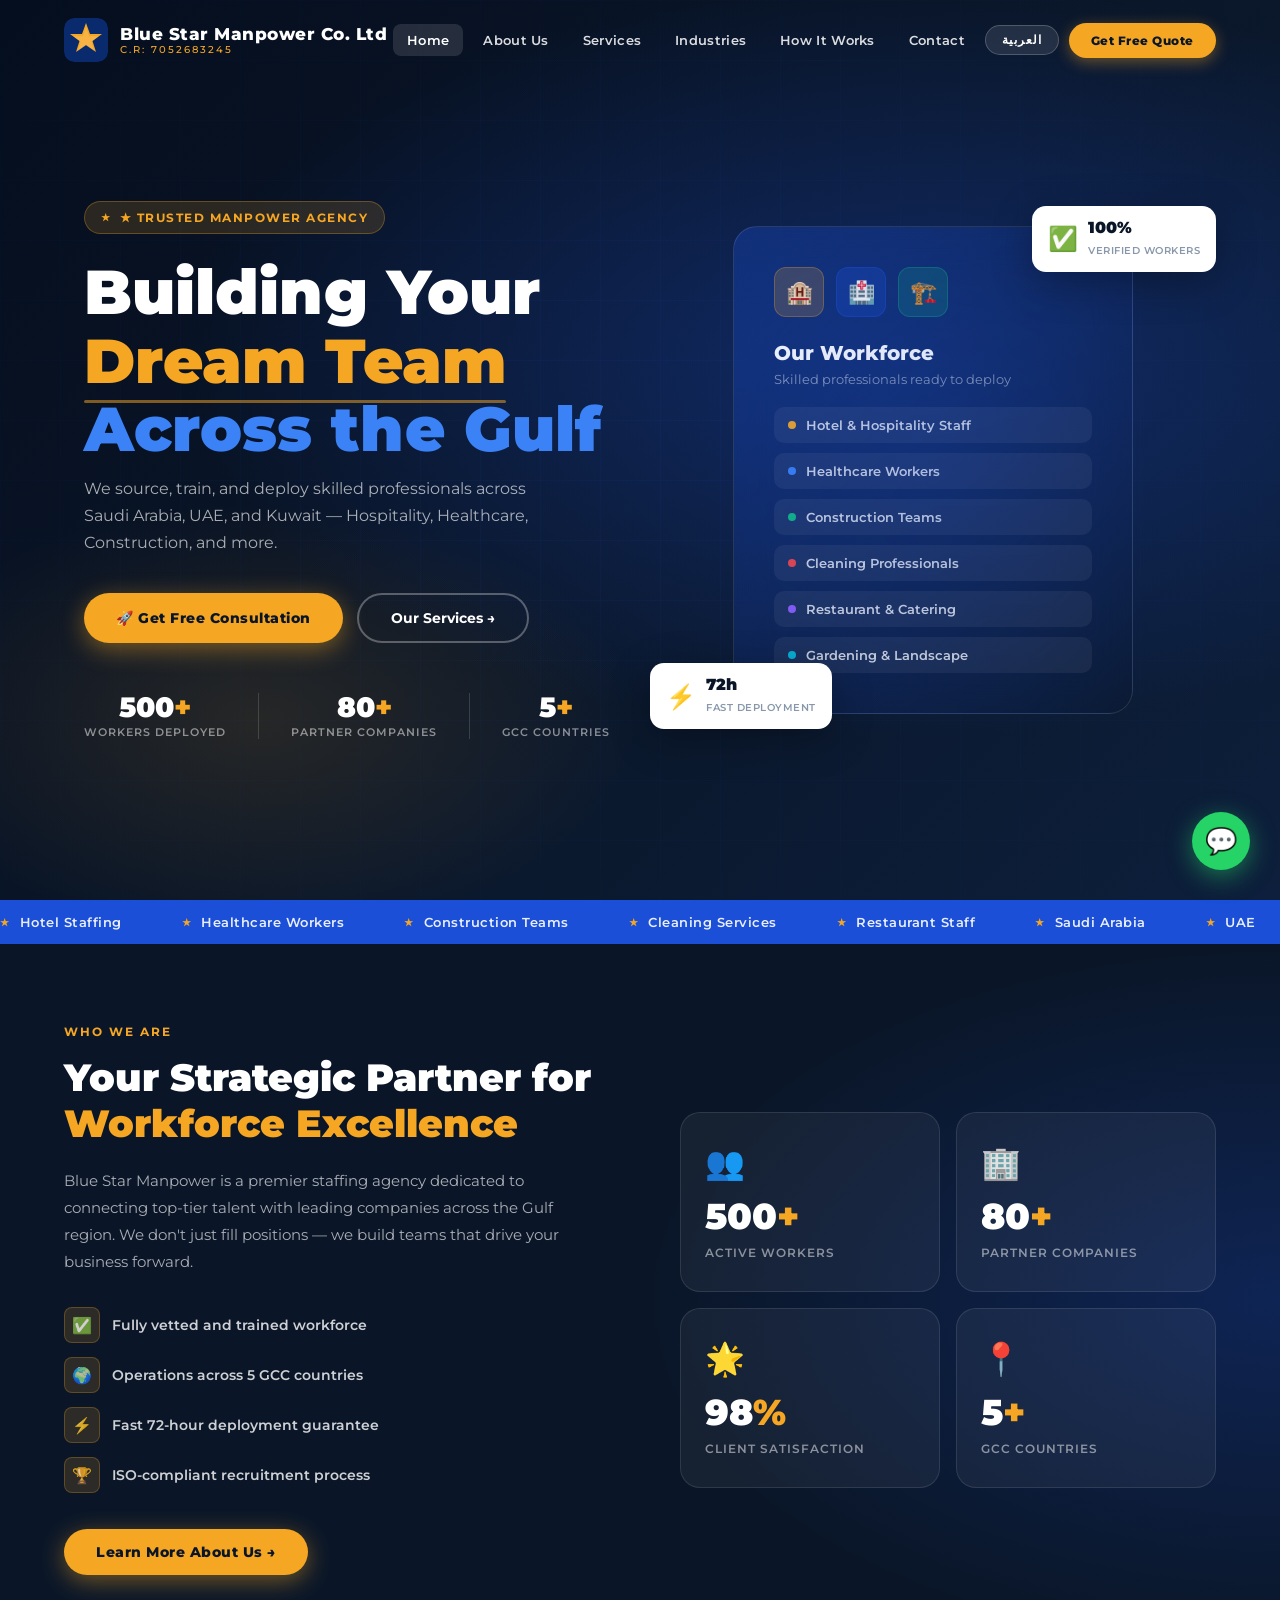
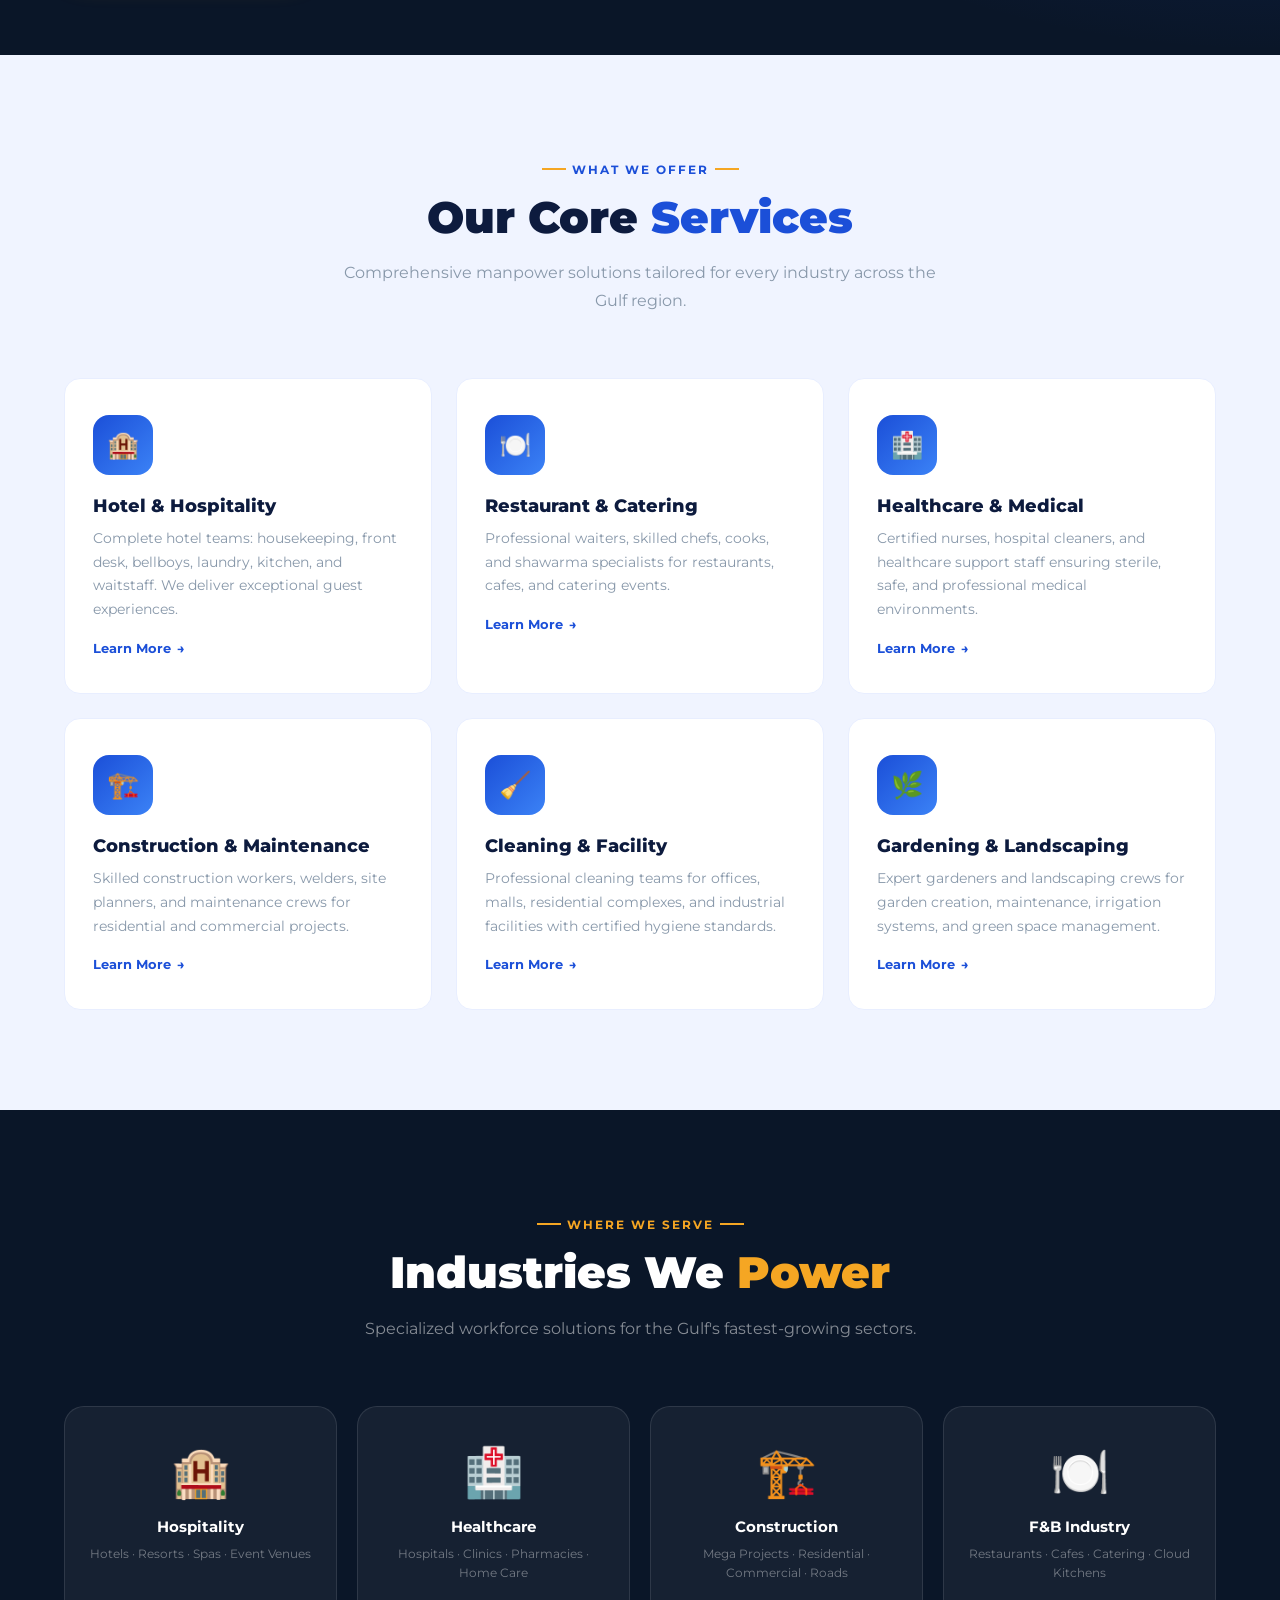
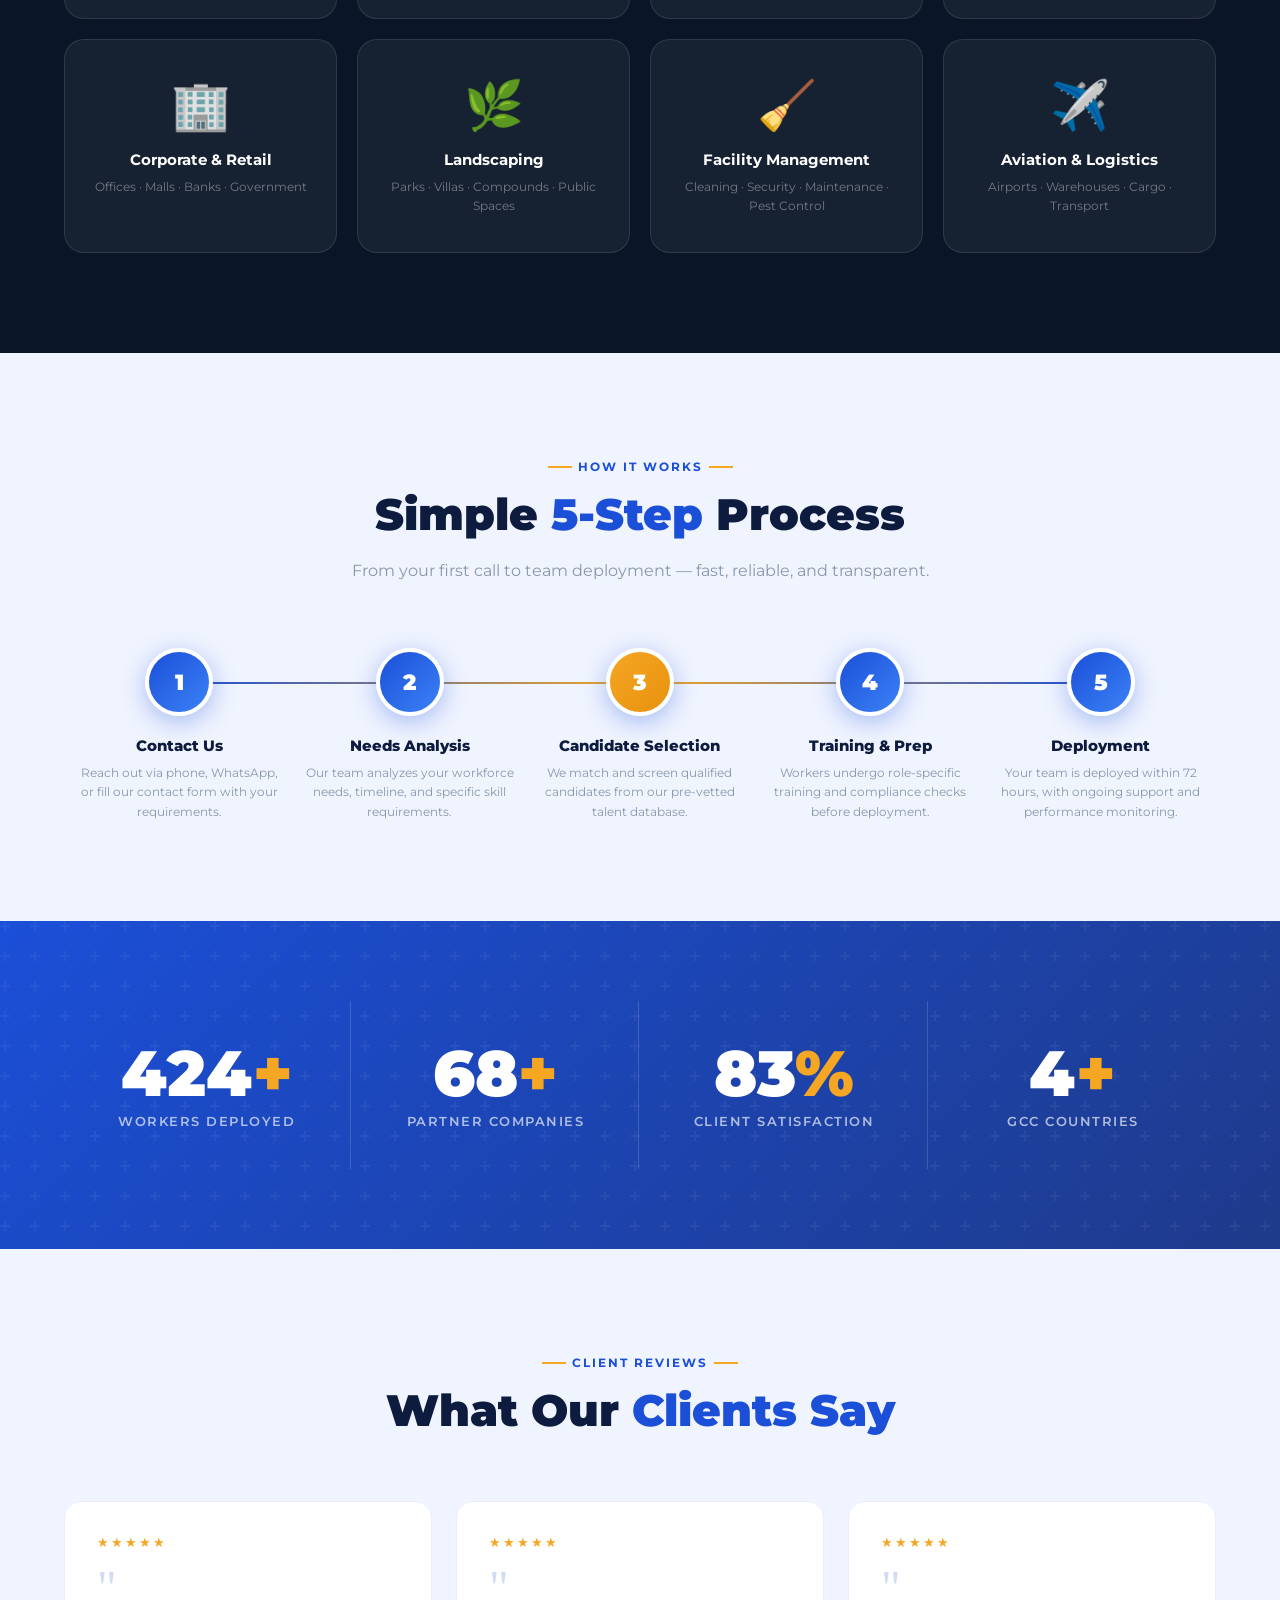
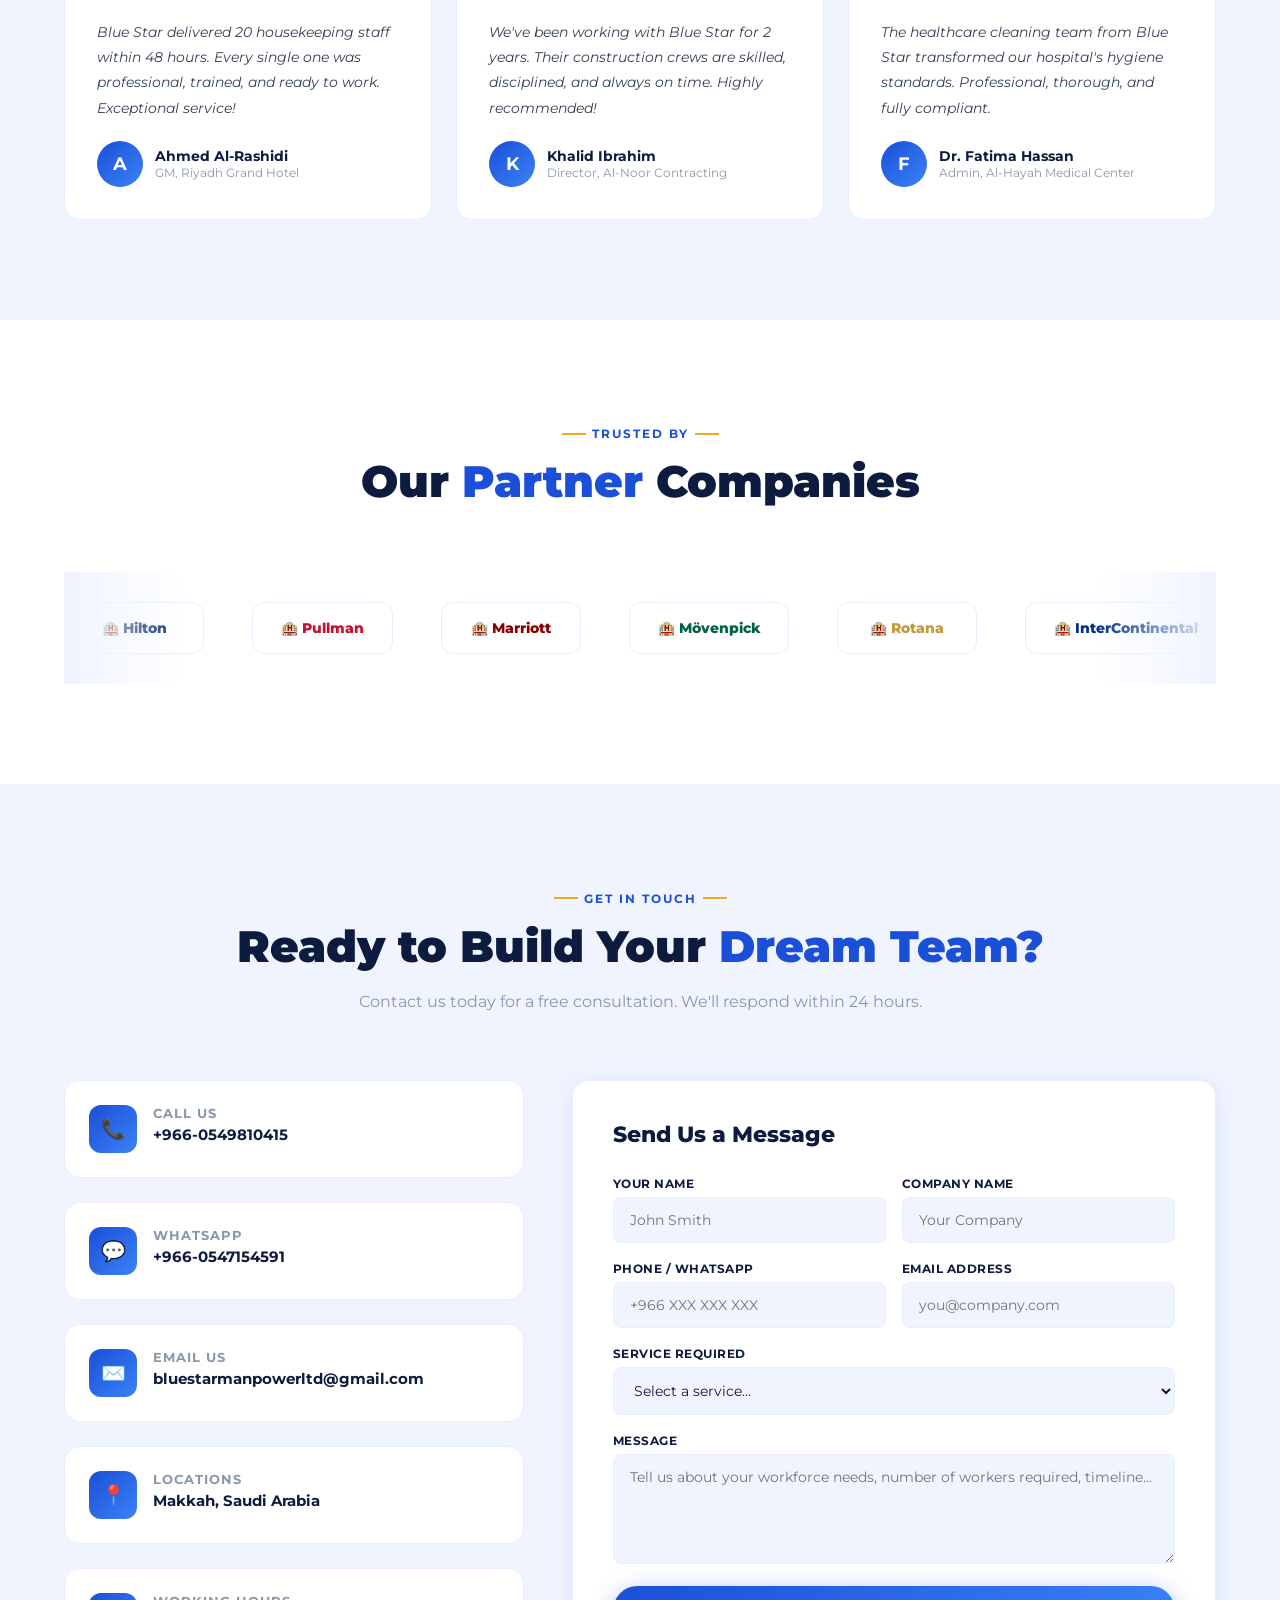
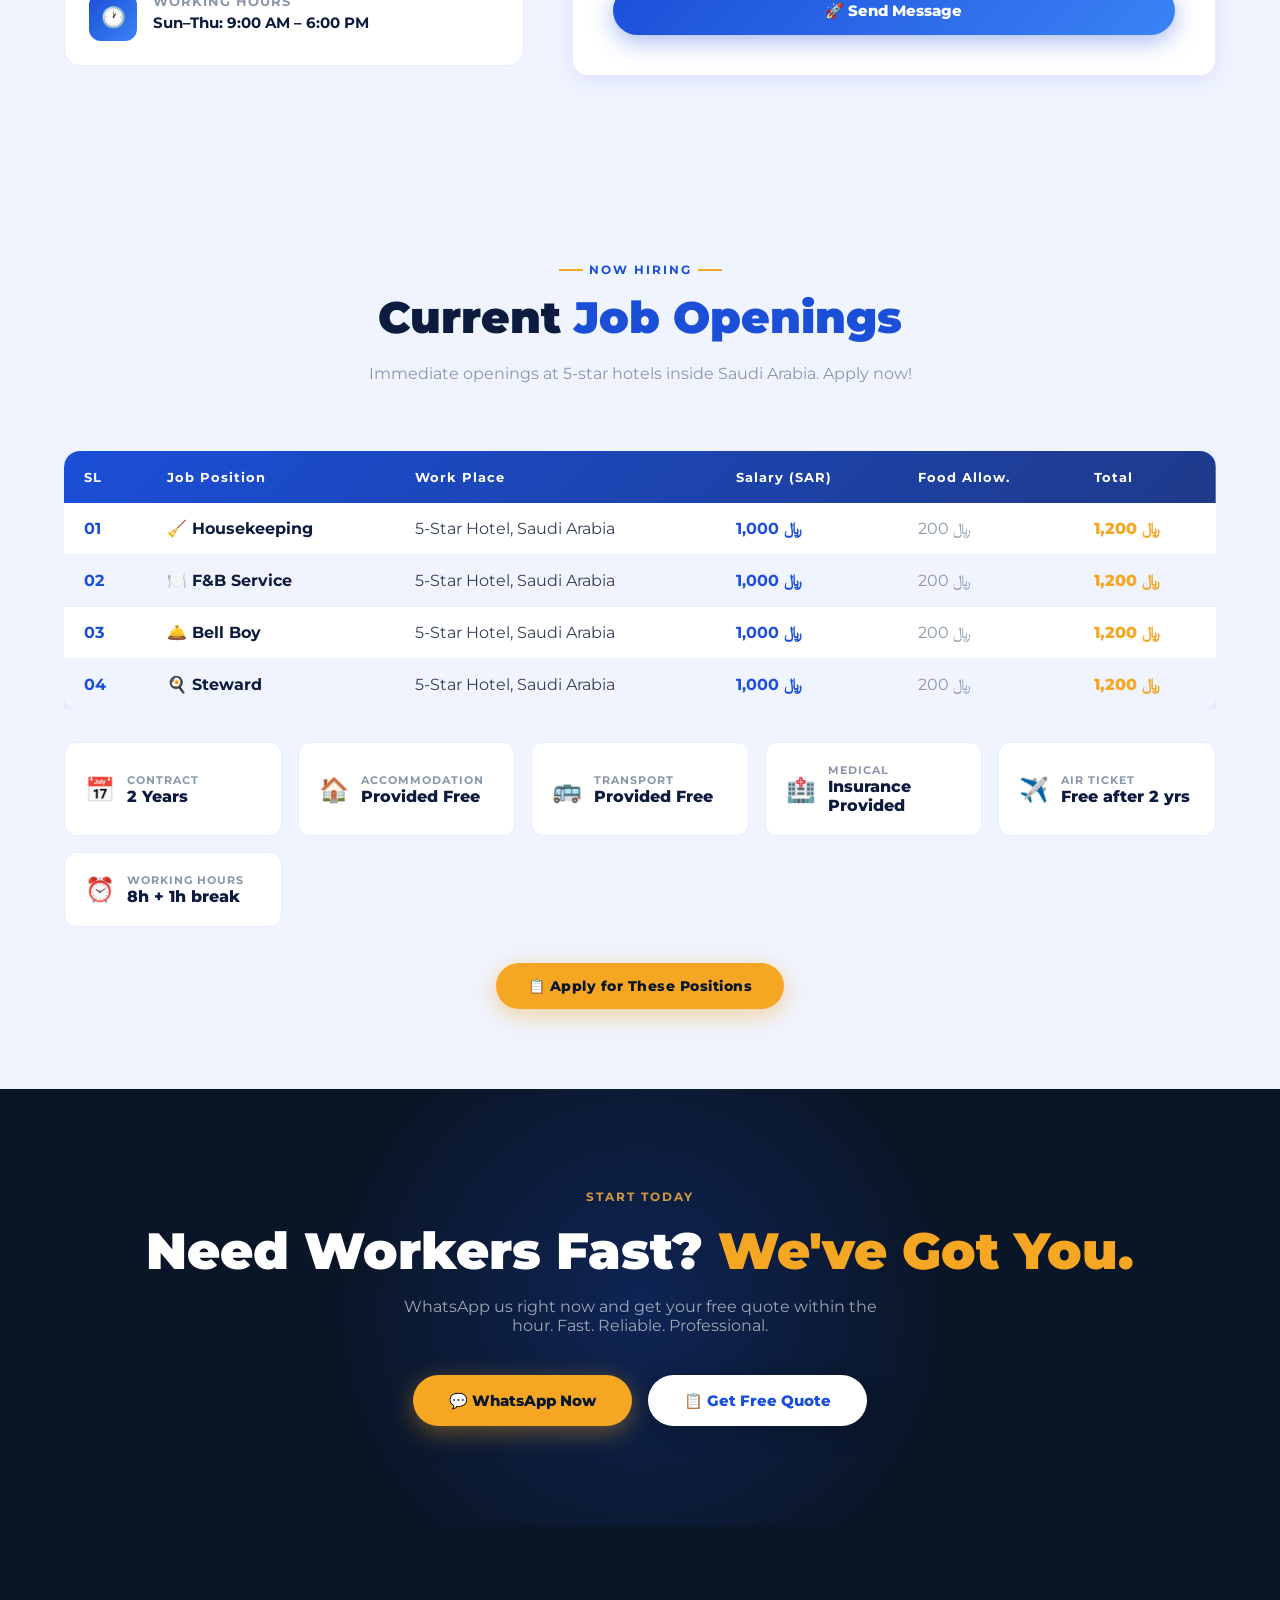
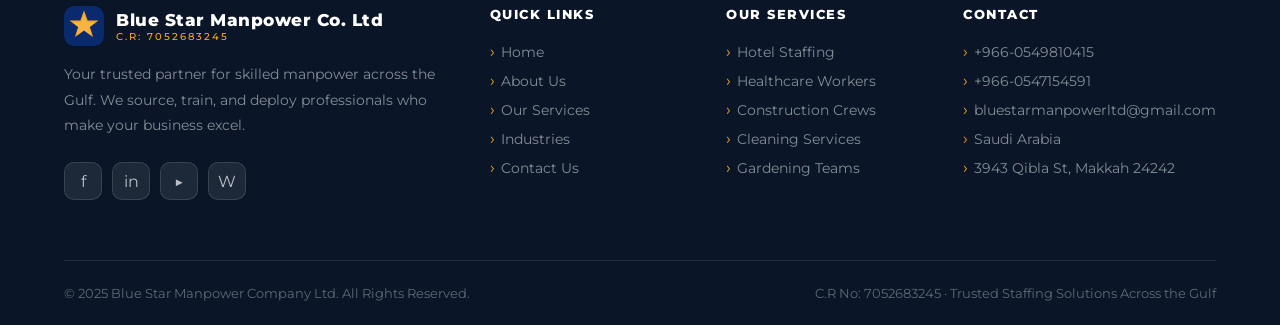
==== commit 4db6ae6f: "bluestar index fix" ====
--- a/index.html
+++ b/index.html
@@ -4,7 +4,6 @@
 <meta charset="UTF-8">
 <meta name="viewport" content="width=device-width, initial-scale=1.0">
 <title>Blue Star Manpower</title>
-<!-- <link rel="stylesheet" href="style.css"> -->
 <link href="https://fonts.googleapis.com/css2?family=Montserrat:wght@300;400;600;700;800;900&family=Cairo:wght@300;400;600;700;800;900&display=swap" rel="stylesheet">
 <style>
 /* ===================== ROOT VARIABLES ===================== */
@@ -929,10 +928,14 @@
 <!-- Navbar -->
 <nav id="navbar">
   <div class="nav-logo">
-    <div class="logo-icon">⭐</div>
+    <div class="logo-icon" style="background:transparent;padding:0;overflow:hidden;"><svg width="44" height="44" viewBox="0 0 44 44" xmlns="http://www.w3.org/2000/svg">
+  <rect width="44" height="44" rx="10" fill="#0A2A6E"/>
+  <polygon points="22,5 26,16 38,16 28.5,23 32,34 22,27 12,34 15.5,23 6,16 18,16" fill="#F5A623"/>
+  <polygon points="22,9 25.2,18.2 35,18.2 27.4,23.8 30.2,33 22,27.5 13.8,33 16.6,23.8 9,18.2 18.8,18.2" fill="white" opacity="0.15"/>
+</svg></div>
     <div class="logo-text">
-      <span data-en="Blue Star Manpower" data-ar="بلو ستار للقوى العاملة">Blue Star Manpower</span>
-      <span data-en="STAFFING SOLUTIONS" data-ar="حلول التوظيف">STAFFING SOLUTIONS</span>
+      <span data-en="Blue Star Manpower Co. Ltd" data-ar="بلو ستار لتوظيف القوى العاملة">Blue Star Manpower Co. Ltd</span>
+      <span data-en="C.R: 7052683245" data-ar="س.ت: 7052683245">C.R: 7052683245</span>
     </div>
   </div>
   <div class="nav-links">
@@ -1301,27 +1304,27 @@
     </div>
     <div class="clients-track-wrap reveal">
       <div class="clients-track">
-        <div class="client-logo">🏨 Hilton Hotels</div>
-        <div class="client-logo">🏥 Saudi Health</div>
-        <div class="client-logo">🏗️ SBG Group</div>
-        <div class="client-logo">🍽️ Al-Baik Restaurants</div>
-        <div class="client-logo">🏢 ARAMCO</div>
-        <div class="client-logo">✈️ SAUDIA Airlines</div>
-        <div class="client-logo">🏨 IHG Hotels</div>
-        <div class="client-logo">🌿 Saudi Gardens</div>
-        <div class="client-logo">🏗️ Al-Noor Contracting</div>
-        <div class="client-logo">🏥 Dr. Sulaiman Hospital</div>
-        <!-- duplicate -->
-        <div class="client-logo">🏨 Hilton Hotels</div>
-        <div class="client-logo">🏥 Saudi Health</div>
-        <div class="client-logo">🏗️ SBG Group</div>
-        <div class="client-logo">🍽️ Al-Baik Restaurants</div>
-        <div class="client-logo">🏢 ARAMCO</div>
-        <div class="client-logo">✈️ SAUDIA Airlines</div>
-        <div class="client-logo">🏨 IHG Hotels</div>
-        <div class="client-logo">🌿 Saudi Gardens</div>
-        <div class="client-logo">🏗️ Al-Noor Contracting</div>
-        <div class="client-logo">🏥 Dr. Sulaiman Hospital</div>
+        <div class="client-logo"><span style="color:#0A2A6E;font-weight:800;">🏨 Hilton</span></div>
+        <div class="client-logo"><span style="color:#C8102E;font-weight:800;">🏨 Pullman</span></div>
+        <div class="client-logo"><span style="color:#8B0000;font-weight:800;">🏨 Marriott</span></div>
+        <div class="client-logo"><span style="color:#006341;font-weight:800;">🏨 Mövenpick</span></div>
+        <div class="client-logo"><span style="color:#C4973B;font-weight:800;">🏨 Rotana</span></div>
+        <div class="client-logo"><span style="color:#003087;font-weight:800;">🏨 InterContinental</span></div>
+        <div class="client-logo"><span style="color:#1C3A6E;font-weight:800;">🏨 Holiday Inn</span></div>
+        <div class="client-logo"><span style="color:#4B2C6E;font-weight:800;">🏨 Shaza Hotels</span></div>
+        <div class="client-logo"><span style="color:#8B6914;font-weight:800;">🏨 Al Shohada Hotel</span></div>
+        <div class="client-logo"><span style="color:#2C5F8A;font-weight:800;">🏨 Gulliman Hotels</span></div>
+        <!-- duplicate for infinite loop -->
+        <div class="client-logo"><span style="color:#0A2A6E;font-weight:800;">🏨 Hilton</span></div>
+        <div class="client-logo"><span style="color:#C8102E;font-weight:800;">🏨 Pullman</span></div>
+        <div class="client-logo"><span style="color:#8B0000;font-weight:800;">🏨 Marriott</span></div>
+        <div class="client-logo"><span style="color:#006341;font-weight:800;">🏨 Mövenpick</span></div>
+        <div class="client-logo"><span style="color:#C4973B;font-weight:800;">🏨 Rotana</span></div>
+        <div class="client-logo"><span style="color:#003087;font-weight:800;">🏨 InterContinental</span></div>
+        <div class="client-logo"><span style="color:#1C3A6E;font-weight:800;">🏨 Holiday Inn</span></div>
+        <div class="client-logo"><span style="color:#4B2C6E;font-weight:800;">🏨 Shaza Hotels</span></div>
+        <div class="client-logo"><span style="color:#8B6914;font-weight:800;">🏨 Al Shohada Hotel</span></div>
+        <div class="client-logo"><span style="color:#2C5F8A;font-weight:800;">🏨 Gulliman Hotels</span></div>
       </div>
     </div>
   </div>
@@ -1339,19 +1342,19 @@
       <div class="contact-info reveal-left">
         <div class="contact-card">
           <div class="cc-icon">📞</div>
-          <div><div class="cc-title" data-en="Call Us" data-ar="اتصل بنا">Call Us</div><div class="cc-text">+966 55 222 1152</div></div>
+          <div><div class="cc-title" data-en="Call Us" data-ar="اتصل بنا">Call Us</div><div class="cc-text">+966-0549810415</div></div>
         </div>
         <div class="contact-card">
           <div class="cc-icon">💬</div>
-          <div><div class="cc-title" data-en="WhatsApp" data-ar="واتساب">WhatsApp</div><div class="cc-text">+966 57 167 7269</div></div>
+          <div><div class="cc-title" data-en="WhatsApp" data-ar="واتساب">WhatsApp</div><div class="cc-text">+966-0547154591</div></div>
         </div>
         <div class="contact-card">
           <div class="cc-icon">✉️</div>
-          <div><div class="cc-title" data-en="Email Us" data-ar="راسلنا">Email Us</div><div class="cc-text">info@bluestarmanpower.com</div></div>
+          <div><div class="cc-title" data-en="Email Us" data-ar="راسلنا">Email Us</div><div class="cc-text">bluestarmanpowerltd@gmail.com</div></div>
         </div>
         <div class="contact-card">
           <div class="cc-icon">📍</div>
-          <div><div class="cc-title" data-en="Locations" data-ar="مواقعنا">Locations</div><div class="cc-text" data-en="Saudi Arabia · UAE · Bangladesh" data-ar="المملكة العربية السعودية · الإمارات · بنغلاديش">Saudi Arabia · UAE · Bangladesh</div></div>
+          <div><div class="cc-title" data-en="Locations" data-ar="مواقعنا">Locations</div><div class="cc-text" data-en="Makkah, Saudi Arabia" data-ar="مكة المكرمة، المملكة العربية السعودية">Makkah, Saudi Arabia</div></div>
         </div>
         <div class="contact-card">
           <div class="cc-icon">🕐</div>
@@ -1402,13 +1405,102 @@
   </div>
 </section>
 
+<!-- CURRENT JOB OPENINGS (from real demand letter) -->
+<section id="jobs" style="background:var(--off-white);padding:80px 5%;">
+  <div class="container">
+    <div class="section-header reveal">
+      <div class="section-tag" data-en="NOW HIRING" data-ar="نوظف الآن">NOW HIRING</div>
+      <h2 class="section-title" data-en="Current <span>Job Openings</span>" data-ar="الوظائف <span>المتاحة الآن</span>">Current <span>Job Openings</span></h2>
+      <p class="section-desc" data-en="Immediate openings at 5-star hotels inside Saudi Arabia. Apply now!" data-ar="وظائف فورية في فنادق خمس نجوم داخل المملكة العربية السعودية. قدّم الآن!">Immediate openings at 5-star hotels inside Saudi Arabia. Apply now!</p>
+    </div>
+    <div style="overflow-x:auto;">
+      <table style="width:100%;border-collapse:collapse;background:white;border-radius:16px;overflow:hidden;box-shadow:0 4px 20px rgba(27,79,216,0.1);">
+        <thead>
+          <tr style="background:linear-gradient(135deg,var(--blue-primary),var(--blue-mid));color:white;">
+            <th style="padding:18px 20px;text-align:left;font-size:13px;letter-spacing:1px;" data-en="SL" data-ar="م">SL</th>
+            <th style="padding:18px 20px;text-align:left;font-size:13px;letter-spacing:1px;" data-en="Job Position" data-ar="المسمى الوظيفي">Job Position</th>
+            <th style="padding:18px 20px;text-align:left;font-size:13px;letter-spacing:1px;" data-en="Work Place" data-ar="مكان العمل">Work Place</th>
+            <th style="padding:18px 20px;text-align:left;font-size:13px;letter-spacing:1px;" data-en="Salary (SAR)" data-ar="الراتب (ريال)">Salary (SAR)</th>
+            <th style="padding:18px 20px;text-align:left;font-size:13px;letter-spacing:1px;" data-en="Food Allow." data-ar="بدل طعام">Food Allow.</th>
+            <th style="padding:18px 20px;text-align:left;font-size:13px;letter-spacing:1px;" data-en="Total" data-ar="الإجمالي">Total</th>
+          </tr>
+        </thead>
+        <tbody>
+          <tr style="border-bottom:1px solid var(--gray-light);">
+            <td style="padding:16px 20px;font-weight:700;color:var(--blue-primary);">01</td>
+            <td style="padding:16px 20px;font-weight:700;color:var(--text-dark);" data-en="🧹 Housekeeping" data-ar="🧹 التدبير المنزلي">🧹 Housekeeping</td>
+            <td style="padding:16px 20px;" data-en="5-Star Hotel, Saudi Arabia" data-ar="فندق خمس نجوم، السعودية">5-Star Hotel, Saudi Arabia</td>
+            <td style="padding:16px 20px;font-weight:700;color:var(--blue-primary);">﷼ 1,000</td>
+            <td style="padding:16px 20px;color:var(--gray-text);">﷼ 200</td>
+            <td style="padding:16px 20px;font-weight:800;color:var(--gold);">﷼ 1,200</td>
+          </tr>
+          <tr style="border-bottom:1px solid var(--gray-light);background:var(--off-white);">
+            <td style="padding:16px 20px;font-weight:700;color:var(--blue-primary);">02</td>
+            <td style="padding:16px 20px;font-weight:700;color:var(--text-dark);" data-en="🍽️ F&B Service" data-ar="🍽️ خدمة الأغذية والمشروبات">🍽️ F&B Service</td>
+            <td style="padding:16px 20px;" data-en="5-Star Hotel, Saudi Arabia" data-ar="فندق خمس نجوم، السعودية">5-Star Hotel, Saudi Arabia</td>
+            <td style="padding:16px 20px;font-weight:700;color:var(--blue-primary);">﷼ 1,000</td>
+            <td style="padding:16px 20px;color:var(--gray-text);">﷼ 200</td>
+            <td style="padding:16px 20px;font-weight:800;color:var(--gold);">﷼ 1,200</td>
+          </tr>
+          <tr style="border-bottom:1px solid var(--gray-light);">
+            <td style="padding:16px 20px;font-weight:700;color:var(--blue-primary);">03</td>
+            <td style="padding:16px 20px;font-weight:700;color:var(--text-dark);" data-en="🛎️ Bell Boy" data-ar="🛎️ حامل الحقائب">🛎️ Bell Boy</td>
+            <td style="padding:16px 20px;" data-en="5-Star Hotel, Saudi Arabia" data-ar="فندق خمس نجوم، السعودية">5-Star Hotel, Saudi Arabia</td>
+            <td style="padding:16px 20px;font-weight:700;color:var(--blue-primary);">﷼ 1,000</td>
+            <td style="padding:16px 20px;color:var(--gray-text);">﷼ 200</td>
+            <td style="padding:16px 20px;font-weight:800;color:var(--gold);">﷼ 1,200</td>
+          </tr>
+          <tr style="background:var(--off-white);">
+            <td style="padding:16px 20px;font-weight:700;color:var(--blue-primary);">04</td>
+            <td style="padding:16px 20px;font-weight:700;color:var(--text-dark);" data-en="🍳 Steward" data-ar="🍳 الإستيوارد">🍳 Steward</td>
+            <td style="padding:16px 20px;" data-en="5-Star Hotel, Saudi Arabia" data-ar="فندق خمس نجوم، السعودية">5-Star Hotel, Saudi Arabia</td>
+            <td style="padding:16px 20px;font-weight:700;color:var(--blue-primary);">﷼ 1,000</td>
+            <td style="padding:16px 20px;color:var(--gray-text);">﷼ 200</td>
+            <td style="padding:16px 20px;font-weight:800;color:var(--gold);">﷼ 1,200</td>
+          </tr>
+        </tbody>
+      </table>
+    </div>
+    <!-- Terms summary -->
+    <div style="display:grid;grid-template-columns:repeat(auto-fit,minmax(200px,1fr));gap:16px;margin-top:32px;">
+      <div style="background:white;border-radius:12px;padding:20px;border:1px solid var(--gray-light);display:flex;gap:12px;align-items:center;">
+        <span style="font-size:24px;">📅</span>
+        <div><div style="font-size:11px;font-weight:700;color:var(--gray-text);text-transform:uppercase;letter-spacing:1px;" data-en="Contract" data-ar="العقد">Contract</div><div style="font-weight:800;color:var(--text-dark);" data-en="2 Years" data-ar="سنتان">2 Years</div></div>
+      </div>
+      <div style="background:white;border-radius:12px;padding:20px;border:1px solid var(--gray-light);display:flex;gap:12px;align-items:center;">
+        <span style="font-size:24px;">🏠</span>
+        <div><div style="font-size:11px;font-weight:700;color:var(--gray-text);text-transform:uppercase;letter-spacing:1px;" data-en="Accommodation" data-ar="السكن">Accommodation</div><div style="font-weight:800;color:var(--text-dark);" data-en="Provided Free" data-ar="مقدم مجاناً">Provided Free</div></div>
+      </div>
+      <div style="background:white;border-radius:12px;padding:20px;border:1px solid var(--gray-light);display:flex;gap:12px;align-items:center;">
+        <span style="font-size:24px;">🚌</span>
+        <div><div style="font-size:11px;font-weight:700;color:var(--gray-text);text-transform:uppercase;letter-spacing:1px;" data-en="Transport" data-ar="المواصلات">Transport</div><div style="font-weight:800;color:var(--text-dark);" data-en="Provided Free" data-ar="مقدم مجاناً">Provided Free</div></div>
+      </div>
+      <div style="background:white;border-radius:12px;padding:20px;border:1px solid var(--gray-light);display:flex;gap:12px;align-items:center;">
+        <span style="font-size:24px;">🏥</span>
+        <div><div style="font-size:11px;font-weight:700;color:var(--gray-text);text-transform:uppercase;letter-spacing:1px;" data-en="Medical" data-ar="التأمين الطبي">Medical</div><div style="font-weight:800;color:var(--text-dark);" data-en="Insurance Provided" data-ar="تأمين مقدم">Insurance Provided</div></div>
+      </div>
+      <div style="background:white;border-radius:12px;padding:20px;border:1px solid var(--gray-light);display:flex;gap:12px;align-items:center;">
+        <span style="font-size:24px;">✈️</span>
+        <div><div style="font-size:11px;font-weight:700;color:var(--gray-text);text-transform:uppercase;letter-spacing:1px;" data-en="Air Ticket" data-ar="تذكرة الطيران">Air Ticket</div><div style="font-weight:800;color:var(--text-dark);" data-en="Free after 2 yrs" data-ar="مجاناً بعد سنتين">Free after 2 yrs</div></div>
+      </div>
+      <div style="background:white;border-radius:12px;padding:20px;border:1px solid var(--gray-light);display:flex;gap:12px;align-items:center;">
+        <span style="font-size:24px;">⏰</span>
+        <div><div style="font-size:11px;font-weight:700;color:var(--gray-text);text-transform:uppercase;letter-spacing:1px;" data-en="Working Hours" data-ar="ساعات العمل">Working Hours</div><div style="font-weight:800;color:var(--text-dark);" data-en="8h + 1h break" data-ar="8 ساعات + استراحة">8h + 1h break</div></div>
+      </div>
+    </div>
+    <div style="text-align:center;margin-top:36px;">
+      <a href="#contact" class="btn-primary" data-en="📋 Apply for These Positions" data-ar="📋 قدّم على هذه الوظائف">📋 Apply for These Positions</a>
+    </div>
+  </div>
+</section>
+
 <!-- CTA -->
 <section id="cta-section">
   <div class="cta-tag" data-en="START TODAY" data-ar="ابدأ اليوم">START TODAY</div>
   <h2 class="cta-title reveal" data-en="Need Workers Fast? <span>We've Got You.</span>" data-ar="تحتاج عمالاً بسرعة؟ <span>نحن هنا لك.</span>">Need Workers Fast? <span>We've Got You.</span></h2>
   <p class="cta-desc reveal" data-en="WhatsApp us right now and get your free quote within the hour. Fast. Reliable. Professional." data-ar="راسلنا عبر واتساب الآن واحصل على عرضك المجاني خلال ساعة. سريع. موثوق. احترافي.">WhatsApp us right now and get your free quote within the hour. Fast. Reliable. Professional.</p>
   <div class="cta-btns reveal">
-    <a href="https://wa.me/966552221152" class="btn-gold" data-en="💬 WhatsApp Now" data-ar="💬 واتساب الآن">💬 WhatsApp Now</a>
+    <a href="https://wa.me/966549810415" class="btn-gold" data-en="💬 WhatsApp Now" data-ar="💬 واتساب الآن">💬 WhatsApp Now</a>
     <a href="#contact" class="btn-white" data-en="📋 Get Free Quote" data-ar="📋 احصل على عرض مجاني">📋 Get Free Quote</a>
   </div>
 </section>
@@ -1418,10 +1510,14 @@
   <div class="footer-grid">
     <div class="footer-brand">
       <div class="footer-logo">
-        <div class="logo-icon">⭐</div>
+        <div class="logo-icon" style="background:transparent;padding:0;overflow:hidden;"><svg width="44" height="44" viewBox="0 0 44 44" xmlns="http://www.w3.org/2000/svg">
+  <rect width="44" height="44" rx="10" fill="#0A2A6E"/>
+  <polygon points="22,5 26,16 38,16 28.5,23 32,34 22,27 12,34 15.5,23 6,16 18,16" fill="#F5A623"/>
+  <polygon points="22,9 25.2,18.2 35,18.2 27.4,23.8 30.2,33 22,27.5 13.8,33 16.6,23.8 9,18.2 18.8,18.2" fill="white" opacity="0.15"/>
+</svg></div>
         <div class="logo-text">
-          <span data-en="Blue Star Manpower" data-ar="بلو ستار للقوى العاملة">Blue Star Manpower</span>
-          <span data-en="STAFFING SOLUTIONS" data-ar="حلول التوظيف">STAFFING SOLUTIONS</span>
+          <span data-en="Blue Star Manpower Co. Ltd" data-ar="بلو ستار لتوظيف القوى العاملة">Blue Star Manpower Co. Ltd</span>
+          <span data-en="C.R: 7052683245" data-ar="س.ت: 7052683245">C.R: 7052683245</span>
         </div>
       </div>
       <p class="footer-desc" data-en="Your trusted partner for skilled manpower across the Gulf. We source, train, and deploy professionals who make your business excel." data-ar="شريكك الموثوق للقوى العاملة الماهرة في الخليج. نوفر وندرب ونوظف المحترفين الذين يجعلون أعمالك تتميز.">Your trusted partner for skilled manpower across the Gulf. We source, train, and deploy professionals who make your business excel.</p>
@@ -1429,7 +1525,7 @@
         <a href="#" class="social-btn">f</a>
         <a href="#" class="social-btn">in</a>
         <a href="#" class="social-btn">▶</a>
-        <a href="https://wa.me/966552221152" class="social-btn">W</a>
+        <a href="https://wa.me/966549810415" class="social-btn">W</a>
       </div>
     </div>
     <div class="footer-col">
@@ -1455,22 +1551,22 @@
     <div class="footer-col">
       <div class="footer-col-title" data-en="Contact" data-ar="تواصل">Contact</div>
       <ul>
-        <li><a href="tel:+966552221152">+966 55 222 1152</a></li>
-        <li><a href="https://wa.me/966571677269">+966 57 167 7269</a></li>
-        <li><a href="mailto:info@bluestarmanpower.com">info@bluestarmanpower.com</a></li>
+        <li><a href="tel:+966549810415">+966-0549810415</a></li>
+        <li><a href="https://wa.me/966547154591">+966-0547154591</a></li>
+        <li><a href="mailto:bluestarmanpowerltd@gmail.com">bluestarmanpowerltd@gmail.com</a></li>
         <li><a href="#" data-en="Saudi Arabia" data-ar="المملكة العربية السعودية">Saudi Arabia</a></li>
-        <li><a href="#" data-en="UAE · Kuwait · Qatar" data-ar="الإمارات · الكويت · قطر">UAE · Kuwait · Qatar</a></li>
+        <li><a href="#" data-en="3943 Qibla St, Makkah 24242" data-ar="3943 شارع القبلة، مكة 24242">3943 Qibla St, Makkah 24242</a></li>
       </ul>
     </div>
   </div>
   <div class="footer-bottom">
-    <span data-en="© 2025 Blue Star Manpower. All Rights Reserved." data-ar="© 2025 بلو ستار للقوى العاملة. جميع الحقوق محفوظة.">© 2025 Blue Star Manpower. All Rights Reserved.</span>
-    <span data-en="Trusted Staffing Solutions Across the Gulf" data-ar="حلول توظيف موثوقة في الخليج">Trusted Staffing Solutions Across the Gulf</span>
+    <span data-en="© 2025 Blue Star Manpower Company Ltd. All Rights Reserved." data-ar="© 2025 شركة بلو ستار لتوظيف القوى العاملة المحدودة. جميع الحقوق محفوظة.">© 2025 Blue Star Manpower Company Ltd. All Rights Reserved.</span>
+    <span data-en="C.R No: 7052683245 · Trusted Staffing Solutions Across the Gulf" data-ar="رقم السجل التجاري: 7052683245 · حلول توظيف موثوقة في الخليج">C.R No: 7052683245 · Trusted Staffing Solutions Across the Gulf</span>
   </div>
 </footer>
 
 <!-- WhatsApp Float -->
-<a href="https://wa.me/966552221152" class="whatsapp-float" title="Chat on WhatsApp">💬</a>
+<a href="https://wa.me/966549810415" class="whatsapp-float" title="Chat on WhatsApp">💬</a>
 
 <script>
 // ===================== LANGUAGE SYSTEM =====================
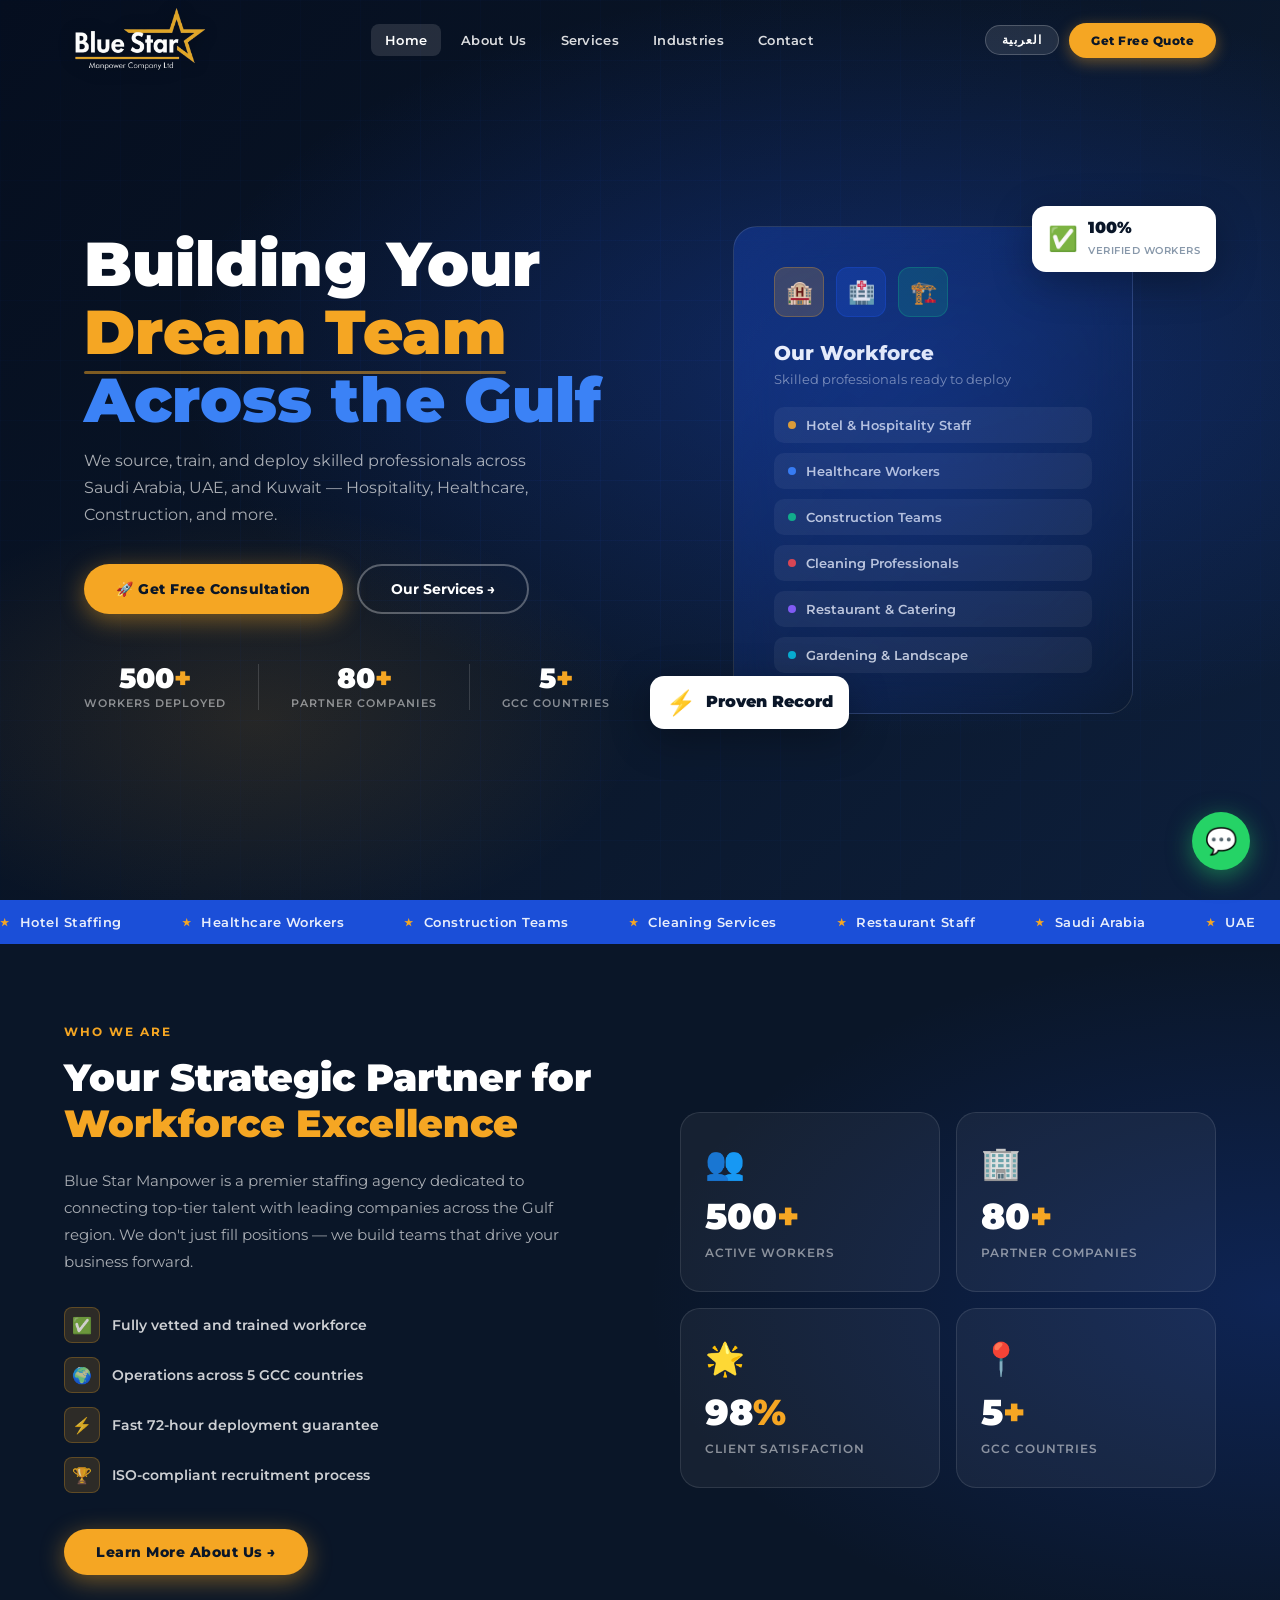
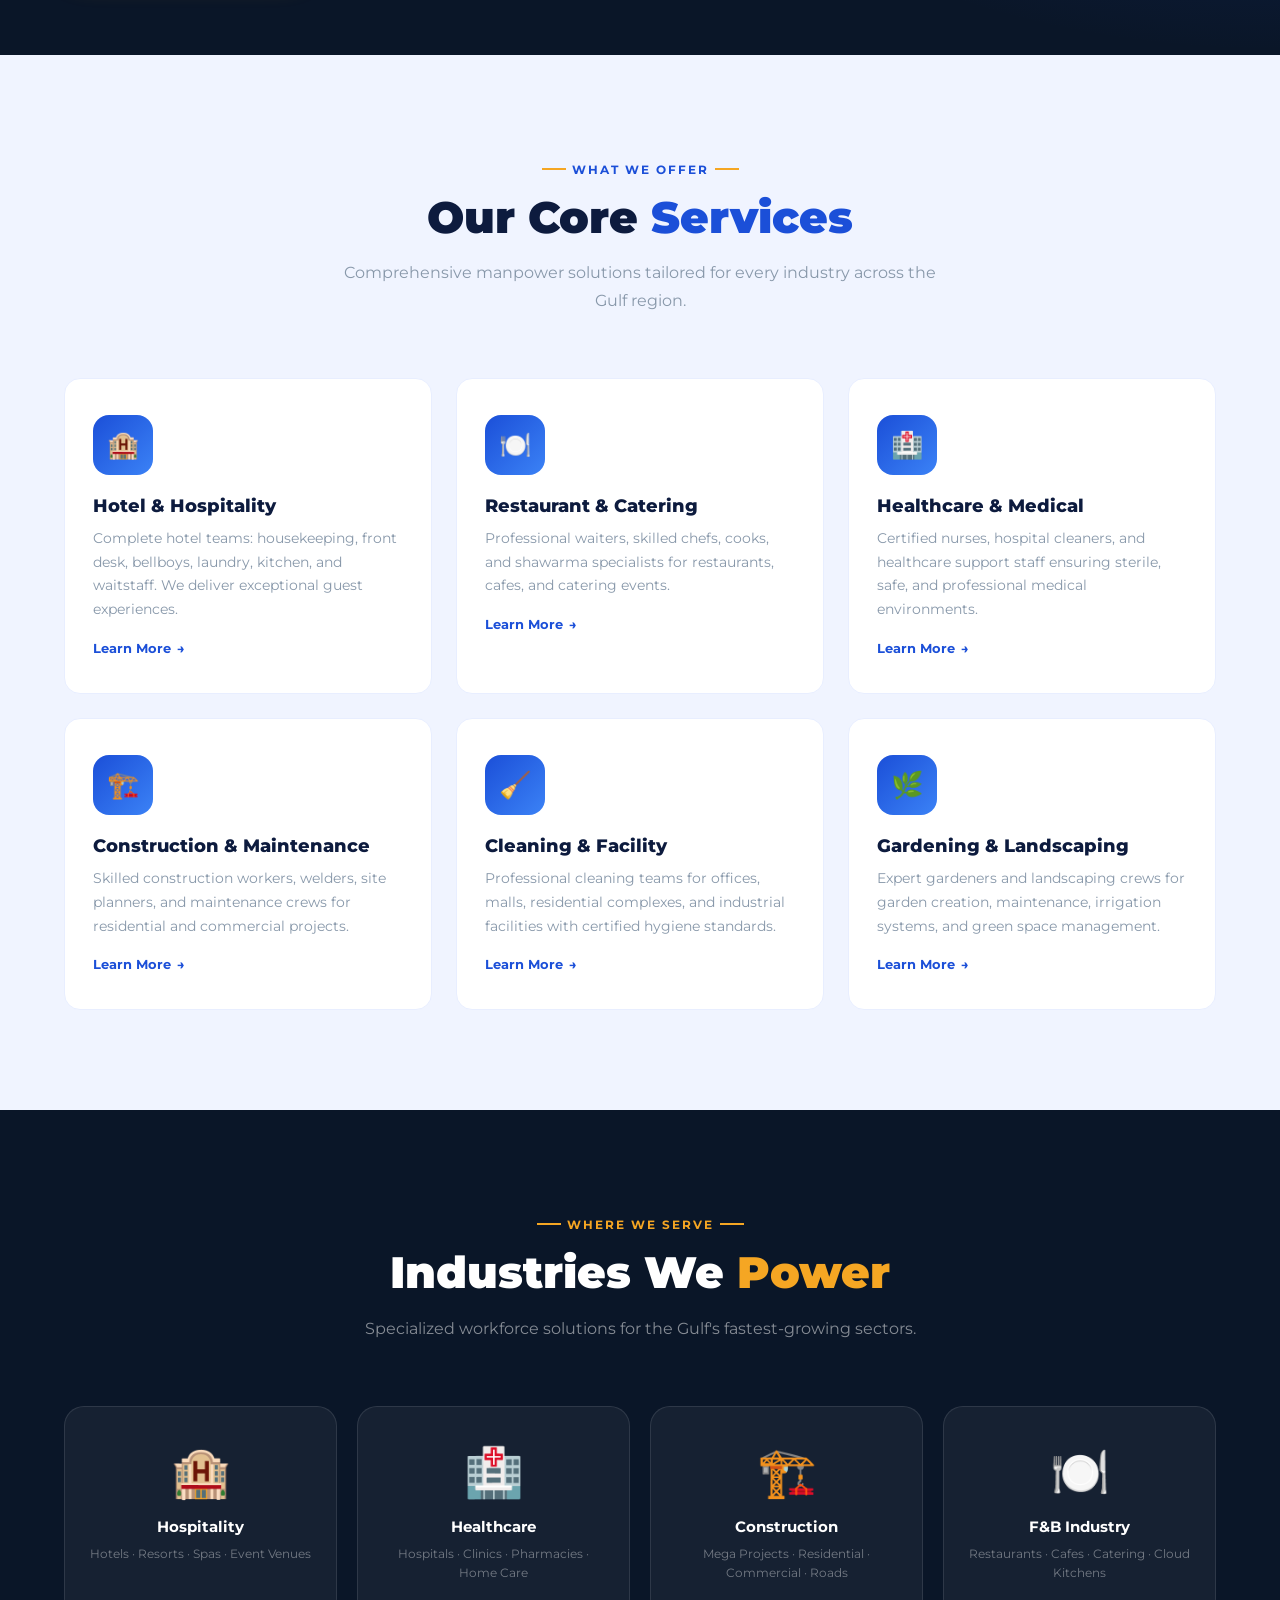
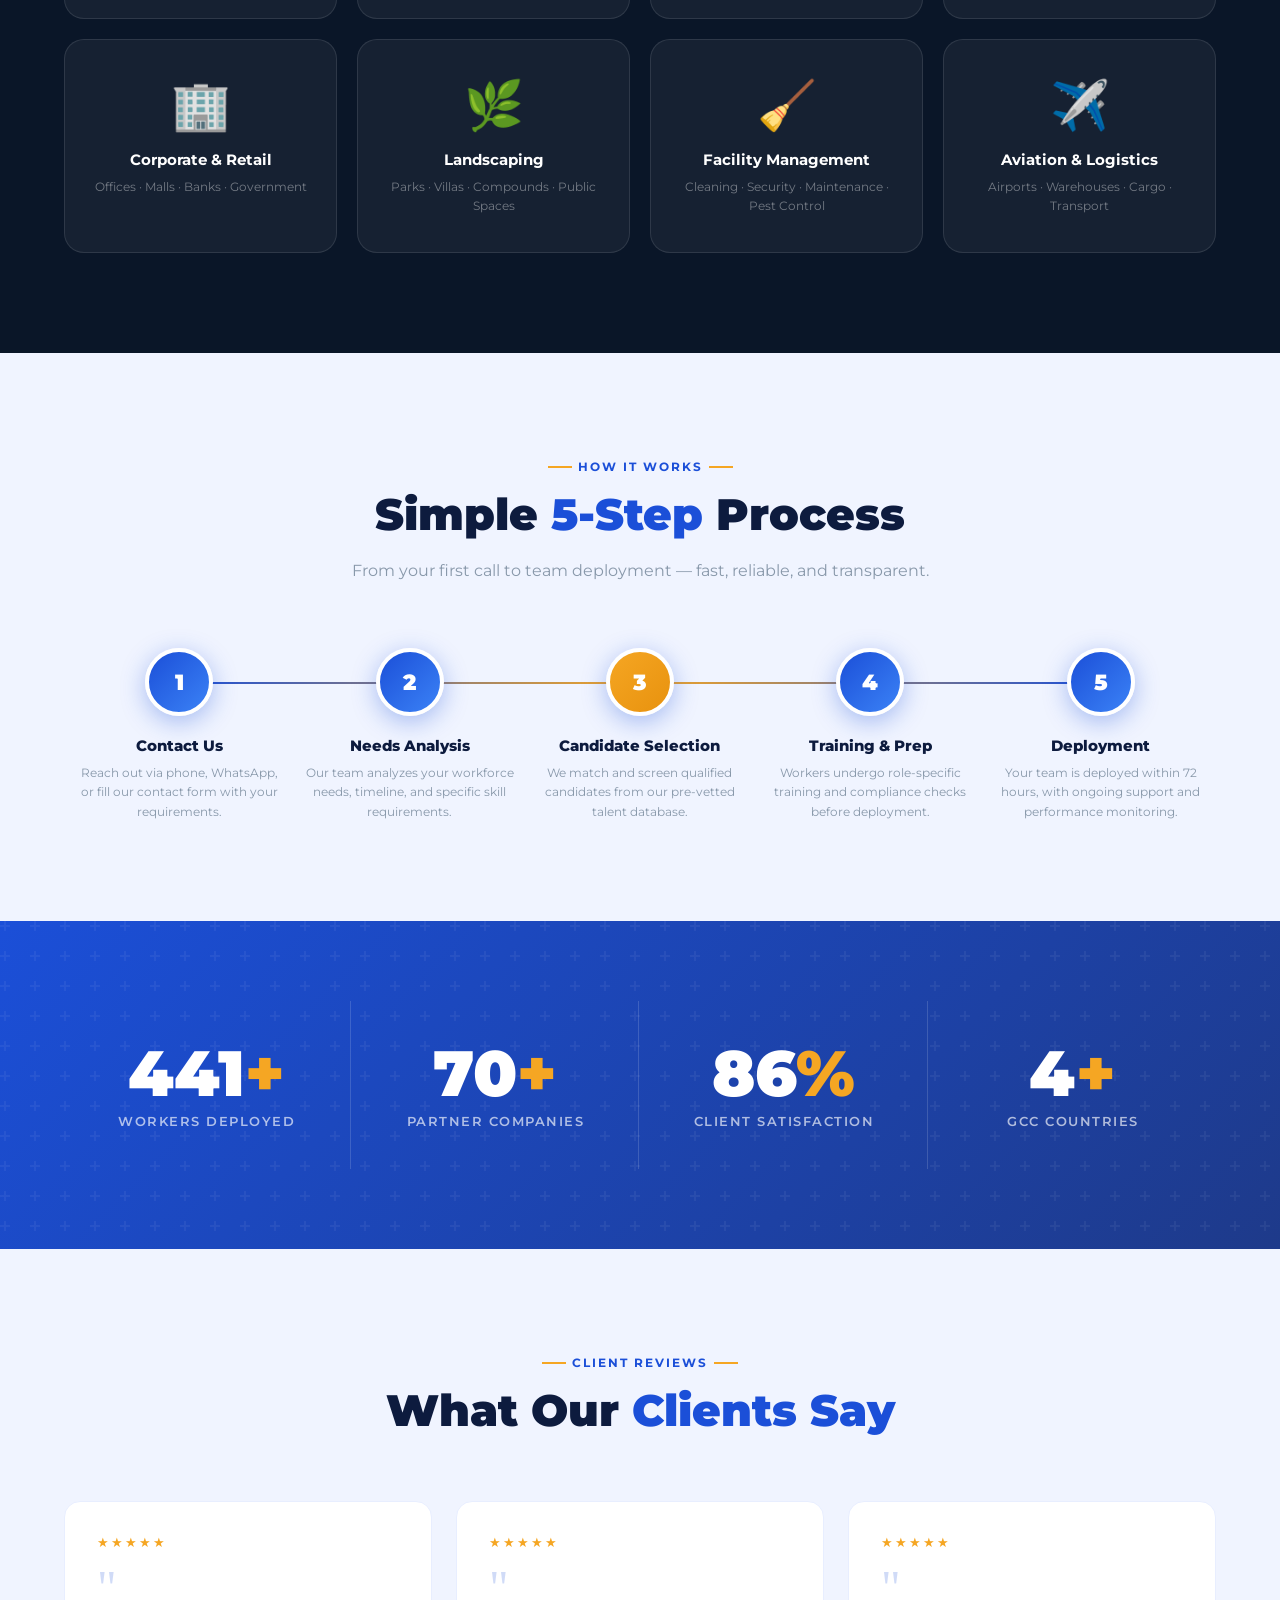
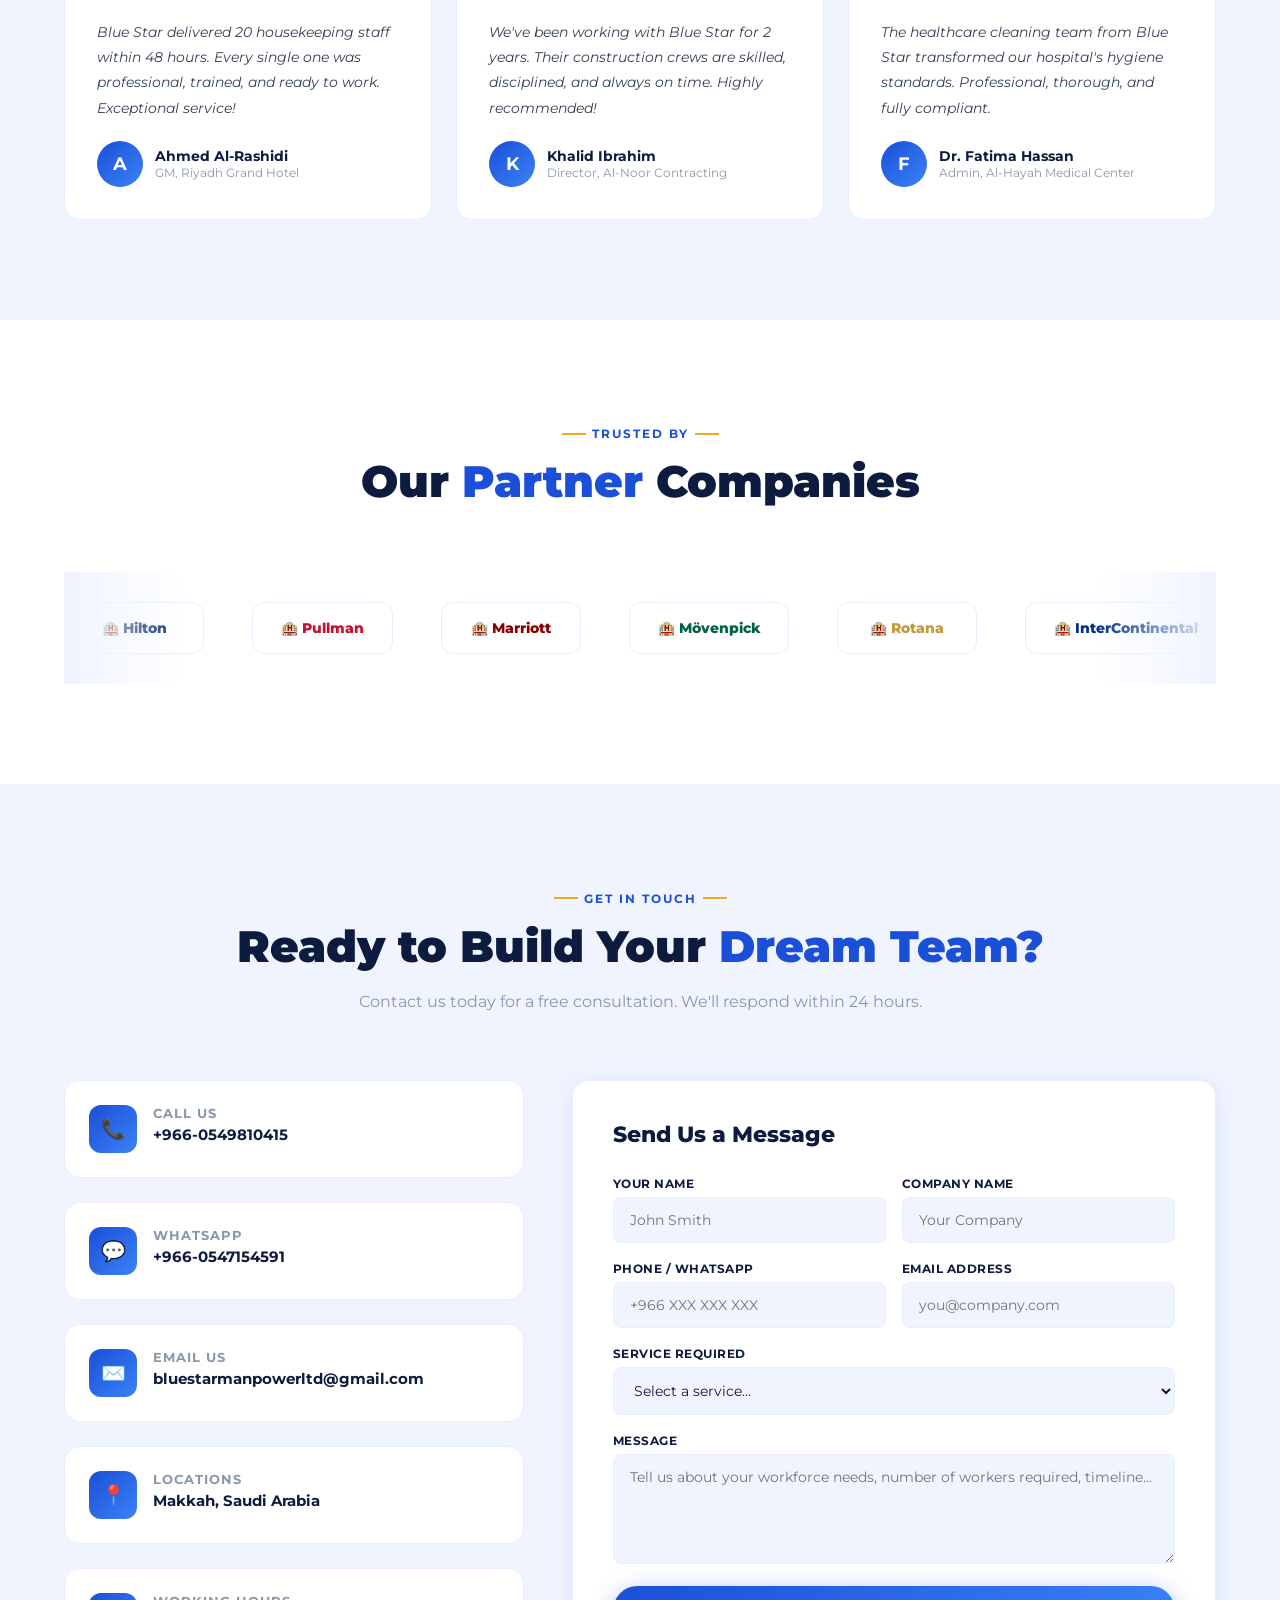
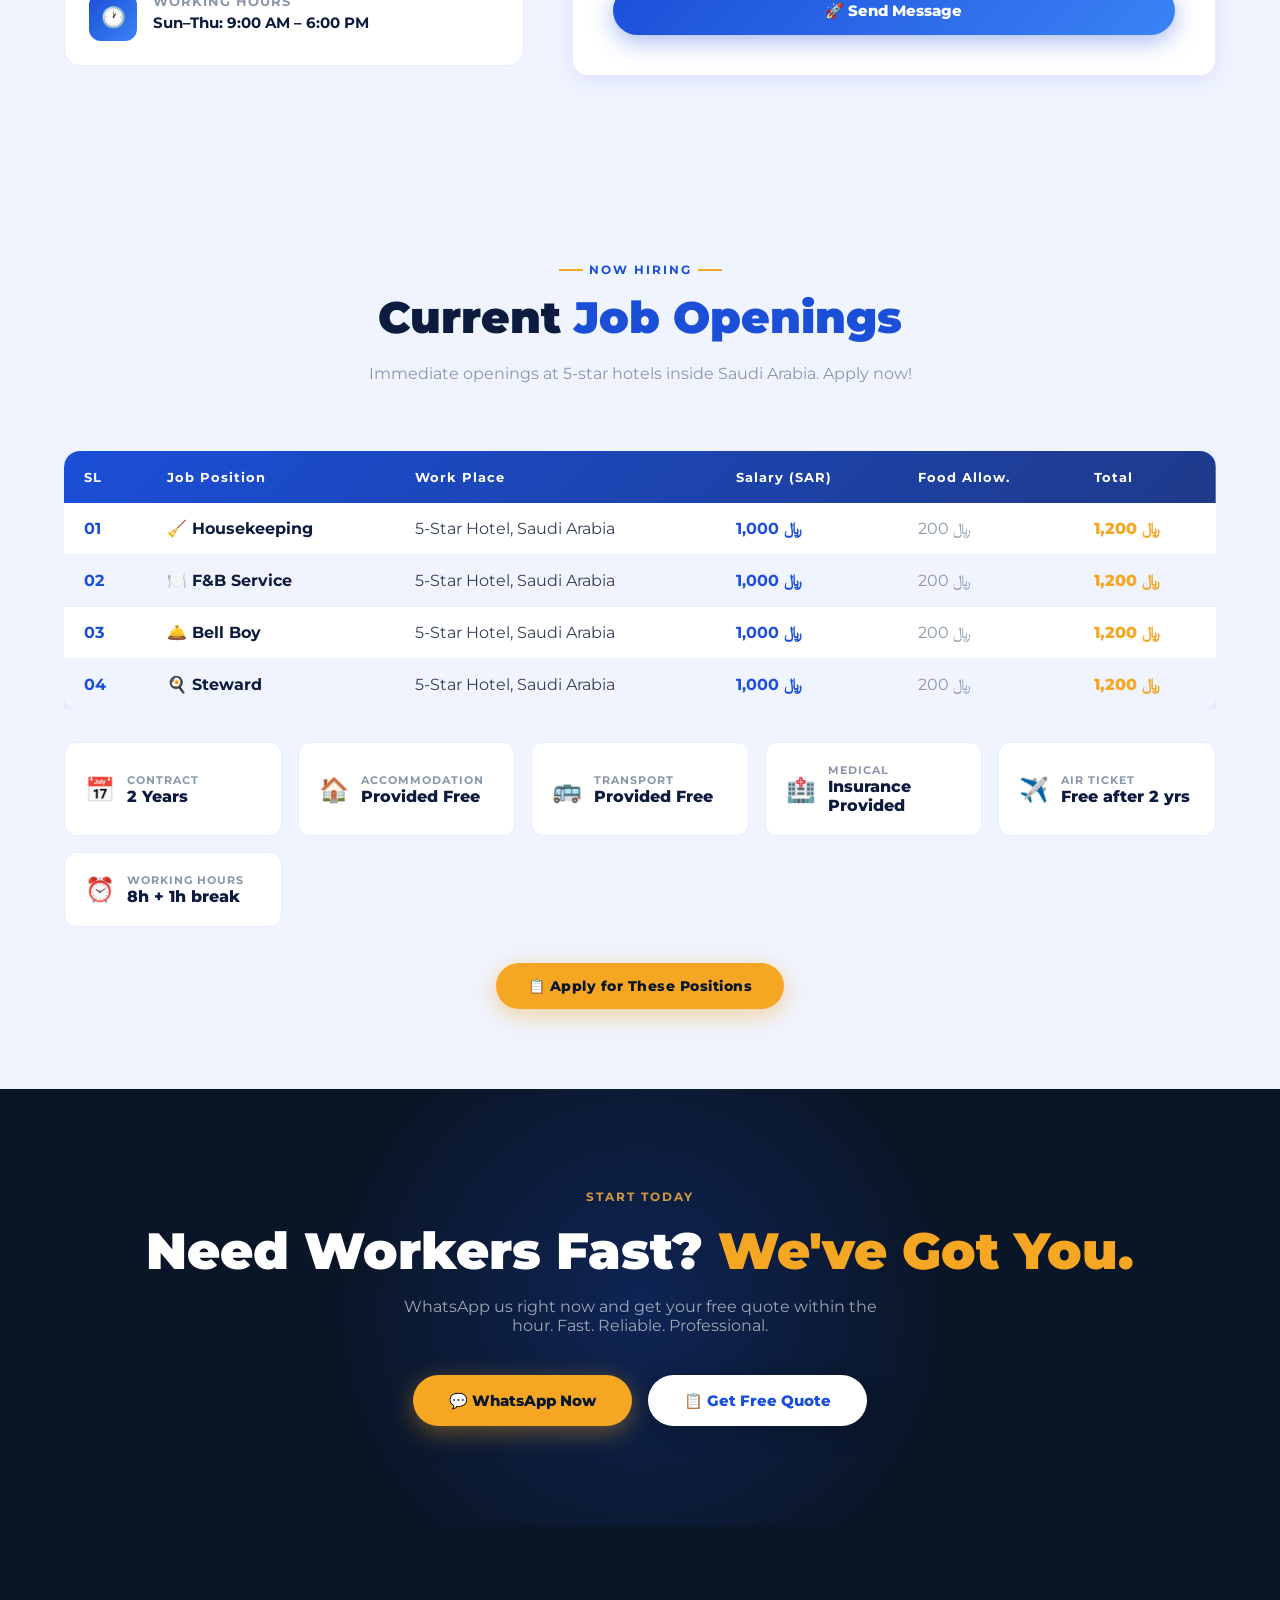
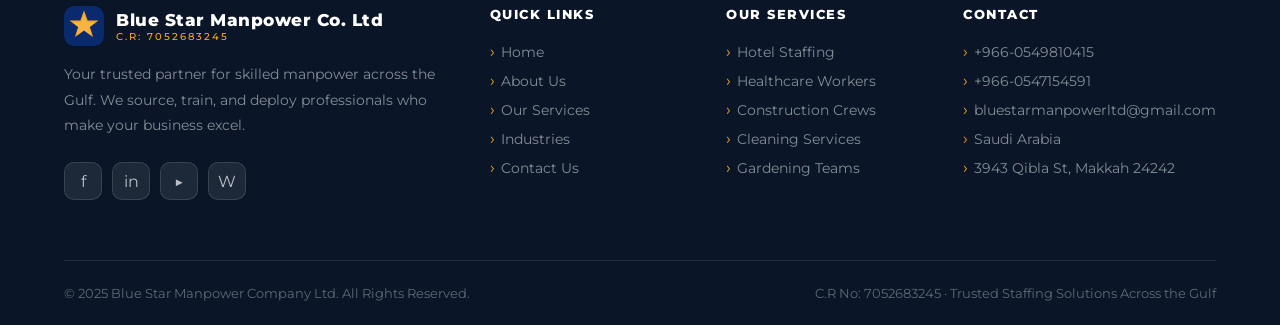
==== commit 16f79e29: "logo added" ====
--- a/index.html
+++ b/index.html
@@ -104,7 +104,7 @@
   letter-spacing: 2px; text-transform: uppercase;
 }
 .nav-links {
-  display: flex; align-items: center; gap: 6px;
+  display: flex; align-items:center; gap: 6px;
 }
 .nav-links a {
   color: rgba(255,255,255,0.85);
@@ -148,6 +148,20 @@
 .hamburger span {
   width: 26px; height: 2px; background: var(--white); border-radius: 2px;
   transition: var(--transition);
+}
+
+/* ===================== NAVBAR LOGO IMAGE ===================== */
+.nav-logo img {
+  height: 58px;
+  width: auto;
+  object-fit: contain;
+  transition: var(--transition);
+  /* Slightly boost visibility on transparent navbar */
+  filter: drop-shadow(0 2px 8px rgba(0, 0, 0, 0.3));
+}
+
+#navbar.scrolled .nav-logo img {
+  height: 48px; /* shrinks with navbar on scroll */
 }
 
 /* ===================== MOBILE NAV ===================== */
@@ -928,7 +942,10 @@
 <!-- Navbar -->
 <nav id="navbar">
   <div class="nav-logo">
-    <div class="logo-icon" style="background:transparent;padding:0;overflow:hidden;"><svg width="44" height="44" viewBox="0 0 44 44" xmlns="http://www.w3.org/2000/svg">
+    <img src="images/BlueStar Manpower (2).png" alt="Blue Star Manpower Company Ltd" style="height: 150px; width: auto;">
+  </div>
+    <!-- <img src="images/BlueStar Manpower.png" alt=""> -->
+    <!-- <div class="logo-icon" style="background:transparent;padding:0;overflow:hidden;"><svg width="44" height="44" viewBox="0 0 44 44" xmlns="http://www.w3.org/2000/svg">
   <rect width="44" height="44" rx="10" fill="#0A2A6E"/>
   <polygon points="22,5 26,16 38,16 28.5,23 32,34 22,27 12,34 15.5,23 6,16 18,16" fill="#F5A623"/>
   <polygon points="22,9 25.2,18.2 35,18.2 27.4,23.8 30.2,33 22,27.5 13.8,33 16.6,23.8 9,18.2 18.8,18.2" fill="white" opacity="0.15"/>
@@ -936,14 +953,14 @@
     <div class="logo-text">
       <span data-en="Blue Star Manpower Co. Ltd" data-ar="بلو ستار لتوظيف القوى العاملة">Blue Star Manpower Co. Ltd</span>
       <span data-en="C.R: 7052683245" data-ar="س.ت: 7052683245">C.R: 7052683245</span>
-    </div>
-  </div>
+    </div> -->
+  <!-- </div> -->
   <div class="nav-links">
     <a href="#hero" class="active" data-en="Home" data-ar="الرئيسية">Home</a>
     <a href="#about-strip" data-en="About Us" data-ar="من نحن">About Us</a>
     <a href="#services" data-en="Services" data-ar="خدماتنا">Services</a>
     <a href="#industries" data-en="Industries" data-ar="القطاعات">Industries</a>
-    <a href="#process" data-en="How It Works" data-ar="كيف نعمل">How It Works</a>
+    <!-- <a href="#process" data-en="How It Works" data-ar="كيف نعمل">How It Works</a> -->
     <a href="#contact" data-en="Contact" data-ar="تواصل معنا">Contact</a>
   </div>
   <div class="nav-right">
@@ -962,13 +979,13 @@
   <div class="hero-particles" id="particles"></div>
   <div class="hero-container container">
     <div class="hero-content">
-      <div class="hero-badge" data-en="★ Trusted Manpower Agency" data-ar="★ وكالة القوى العاملة الموثوقة">★ Trusted Manpower Agency</div>
+      <!-- <div class="hero-badge" data-en="★ Trusted Manpower Agency" data-ar="★ وكالة القوى العاملة الموثوقة">★ Trusted Manpower Agency</div> -->
       <h1 class="hero-title">
         <span data-en="Building Your" data-ar="نبني">Building Your</span><br>
         <span class="highlight" data-en="Dream Team" data-ar="فريقك المثالي">Dream Team</span><br>
         <span class="blue-text" data-en="Across the Gulf" data-ar="في منطقة الخليج">Across the Gulf</span>
       </h1>
-      <p class="hero-subtitle" data-en="We source, train, and deploy skilled professionals across Saudi Arabia, UAE, and Kuwait — Hospitality, Healthcare, Construction, and more." data-ar="نوفر وندرب ونوظف كوادر بشرية مؤهلة في المملكة العربية السعودية والإمارات والكويت — ضيافة، رعاية صحية، إنشاءات وأكثر.">We source, train, and deploy skilled professionals across Saudi Arabia, UAE, and Kuwait — Hospitality, Healthcare, Construction, and more.</p>
+      <p class="hero-subtitle" data-en="We source, train, and deploy skilled professionals across Saudi Arabia, UAE, and Kuwait - Hospitality, Healthcare, Construction, and more." data-ar="نوفر وندرب ونوظف كوادر بشرية مؤهلة في المملكة العربية السعودية والإمارات والكويت — ضيافة، رعاية صحية، إنشاءات وأكثر.">We source, train, and deploy skilled professionals across Saudi Arabia, UAE, and Kuwait — Hospitality, Healthcare, Construction, and more.</p>
       <div class="hero-btns">
         <a href="#contact" class="btn-primary" data-en="🚀 Get Free Consultation" data-ar="🚀 احصل على استشارة مجانية">🚀 Get Free Consultation</a>
         <a href="#services" class="btn-outline" data-en="Our Services →" data-ar="← خدماتنا">Our Services →</a>
@@ -1019,8 +1036,8 @@
       <div class="floating-badge badge2">
         <div class="fb-icon">⚡</div>
         <div class="fb-text">
-          <span class="fb-num">72h</span>
-          <span class="fb-lbl" data-en="Fast Deployment" data-ar="توظيف سريع">Fast Deployment</span>
+          <span class="fb-num">Proven Record</span>
+          <span class="fb-lbl" data-en="Fast Deployment" data-ar="توظيف سريع"></span>
         </div>
       </div>
     </div>
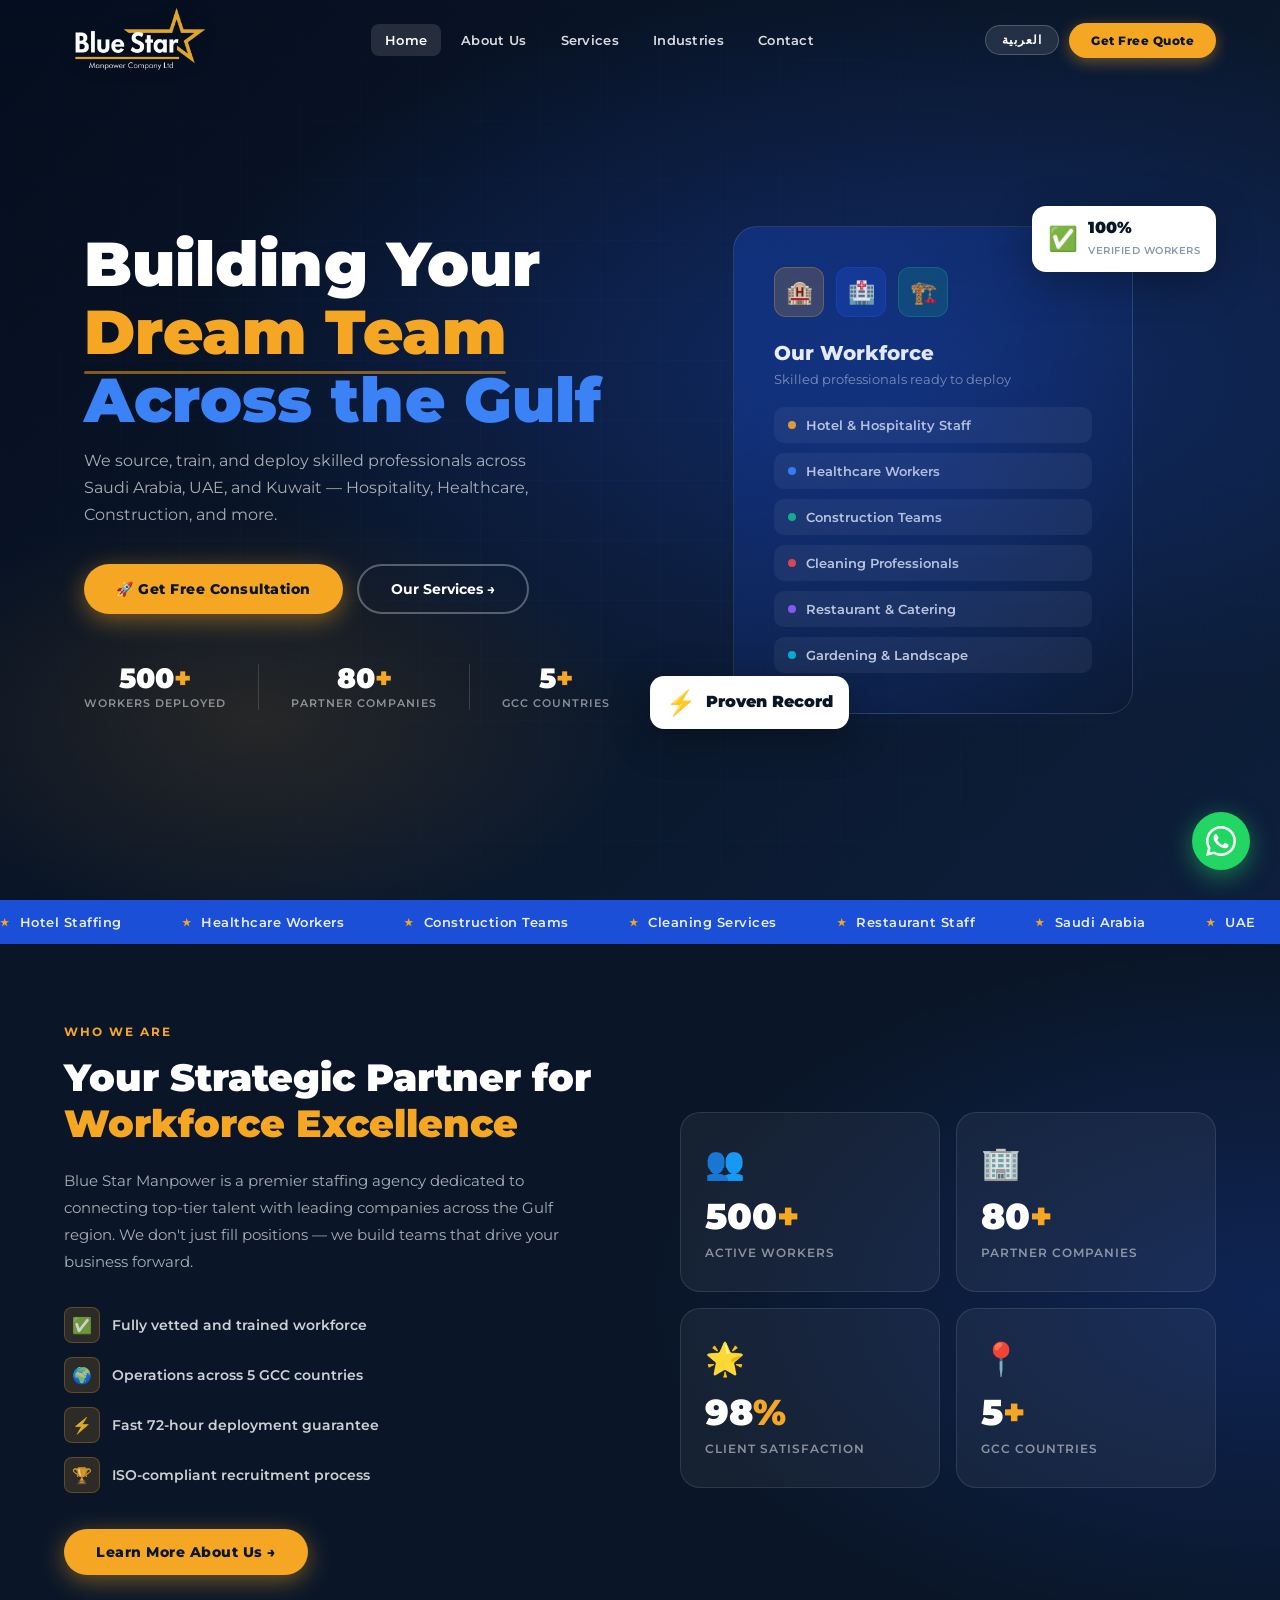
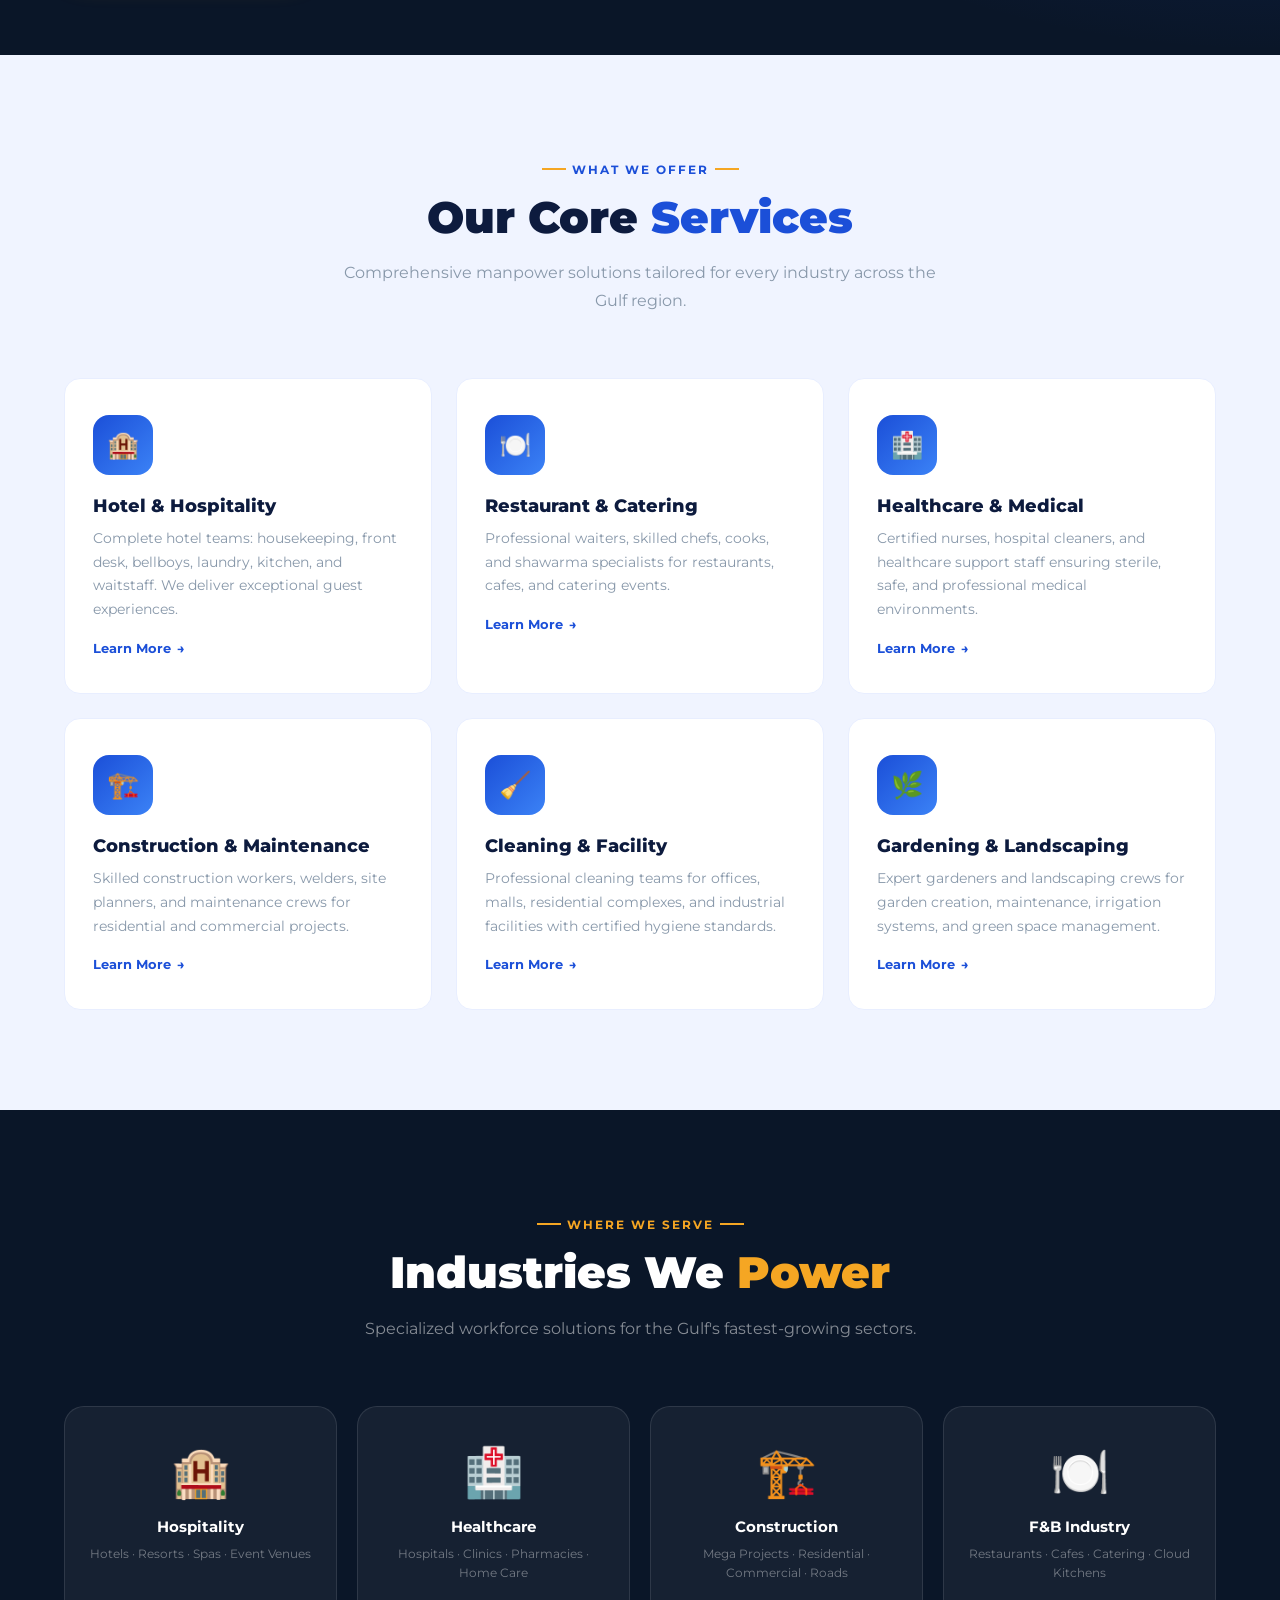
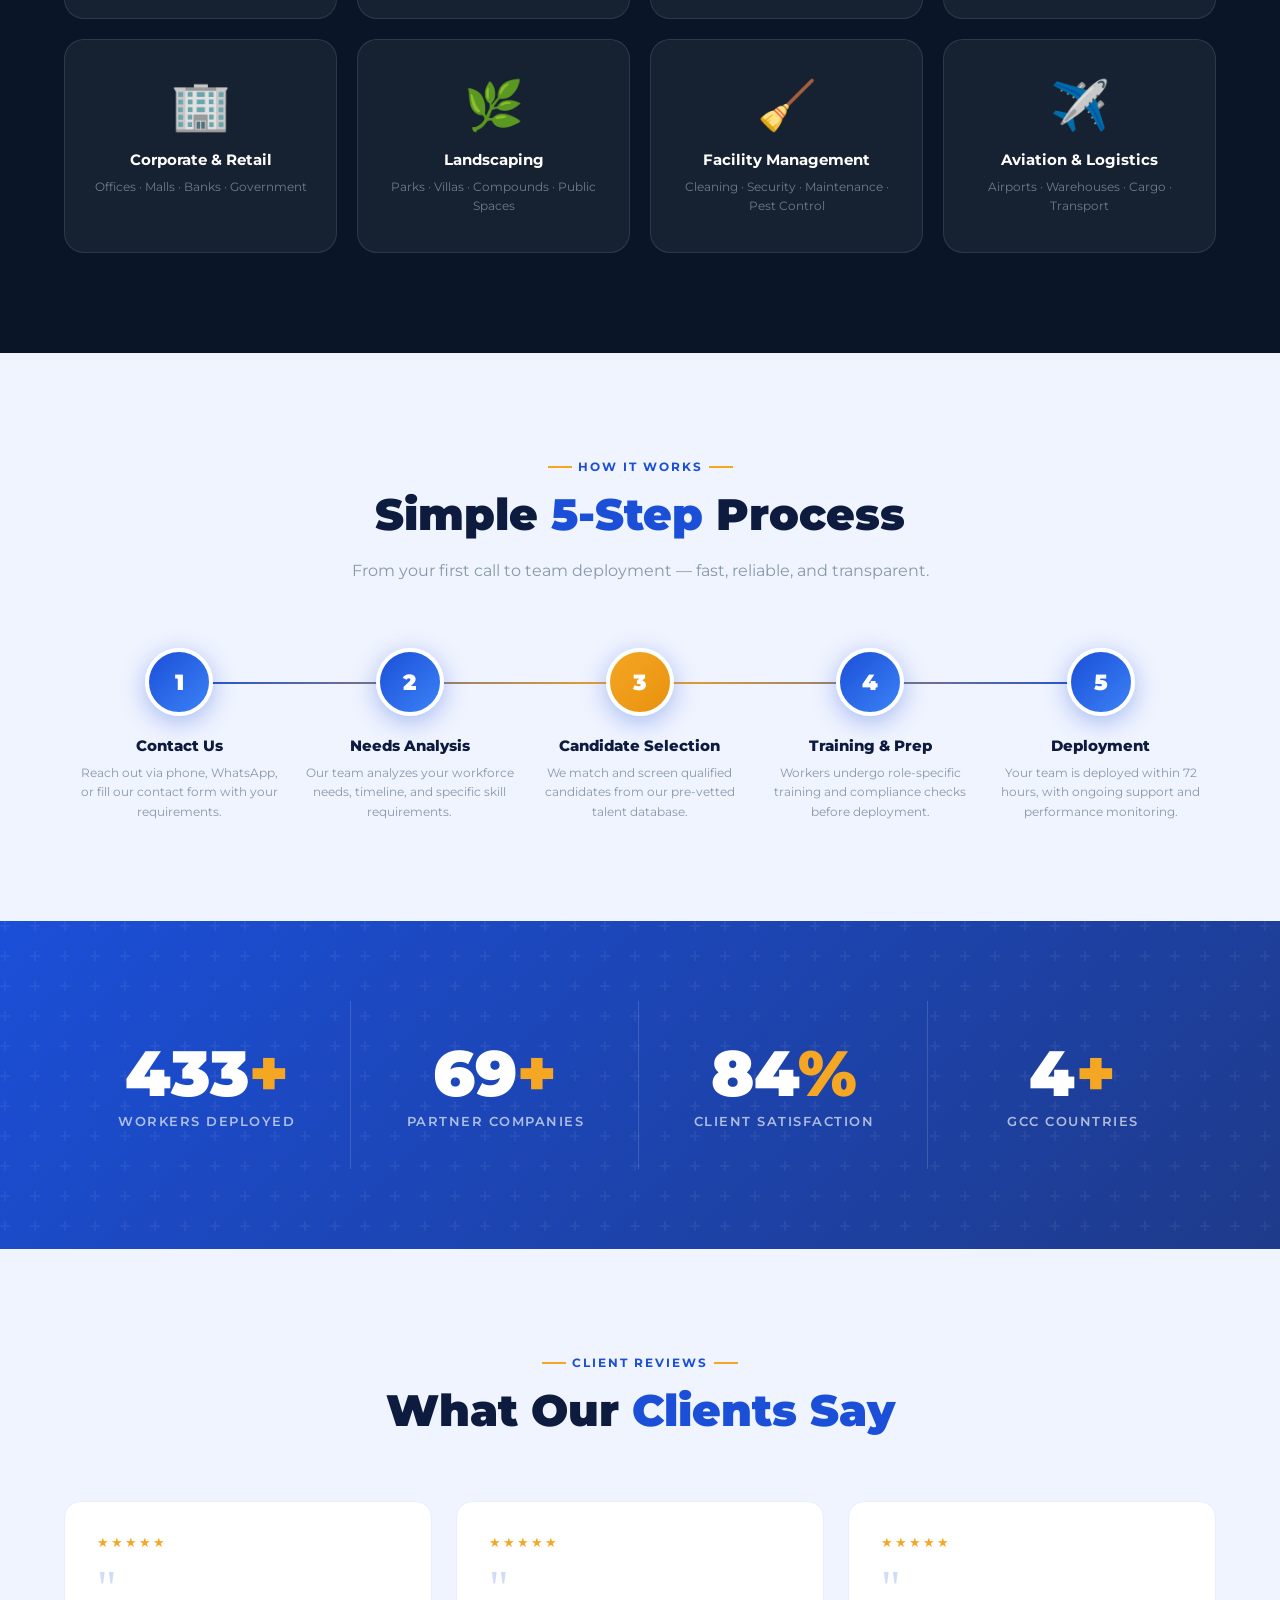
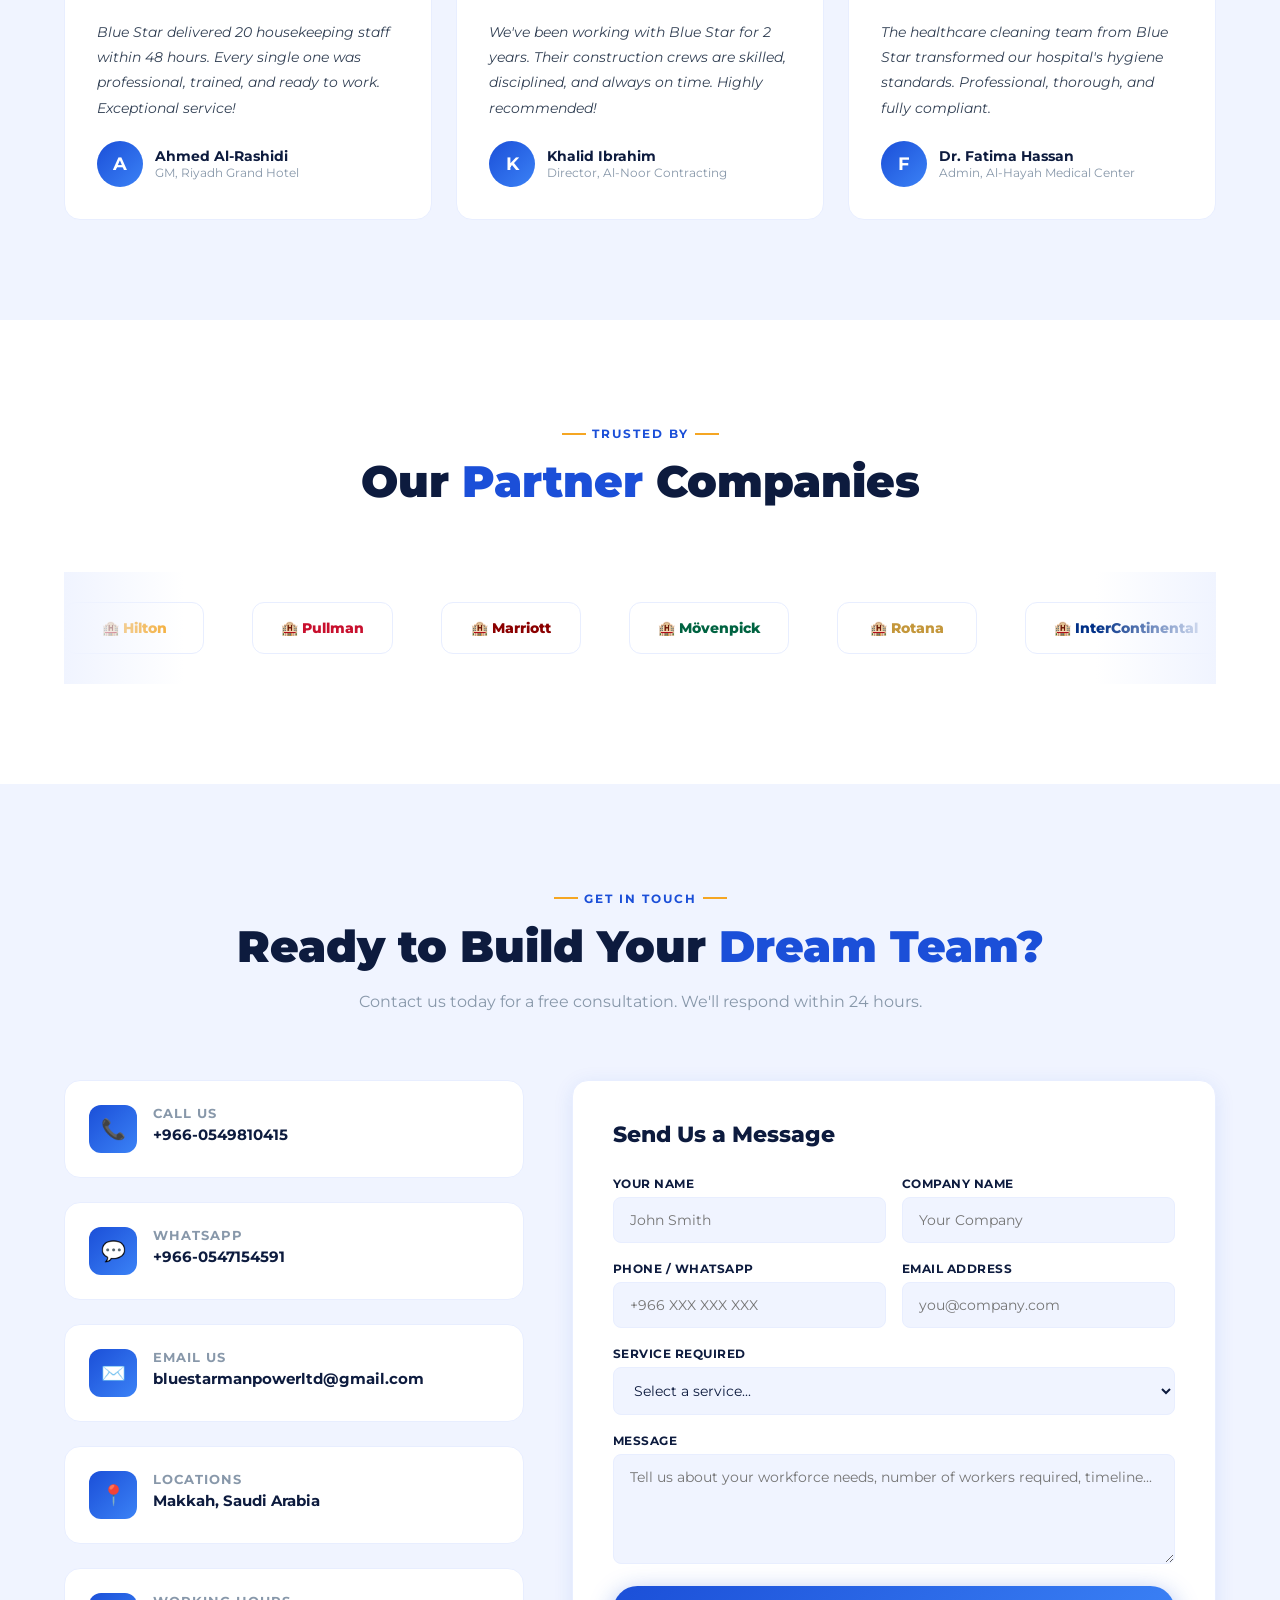
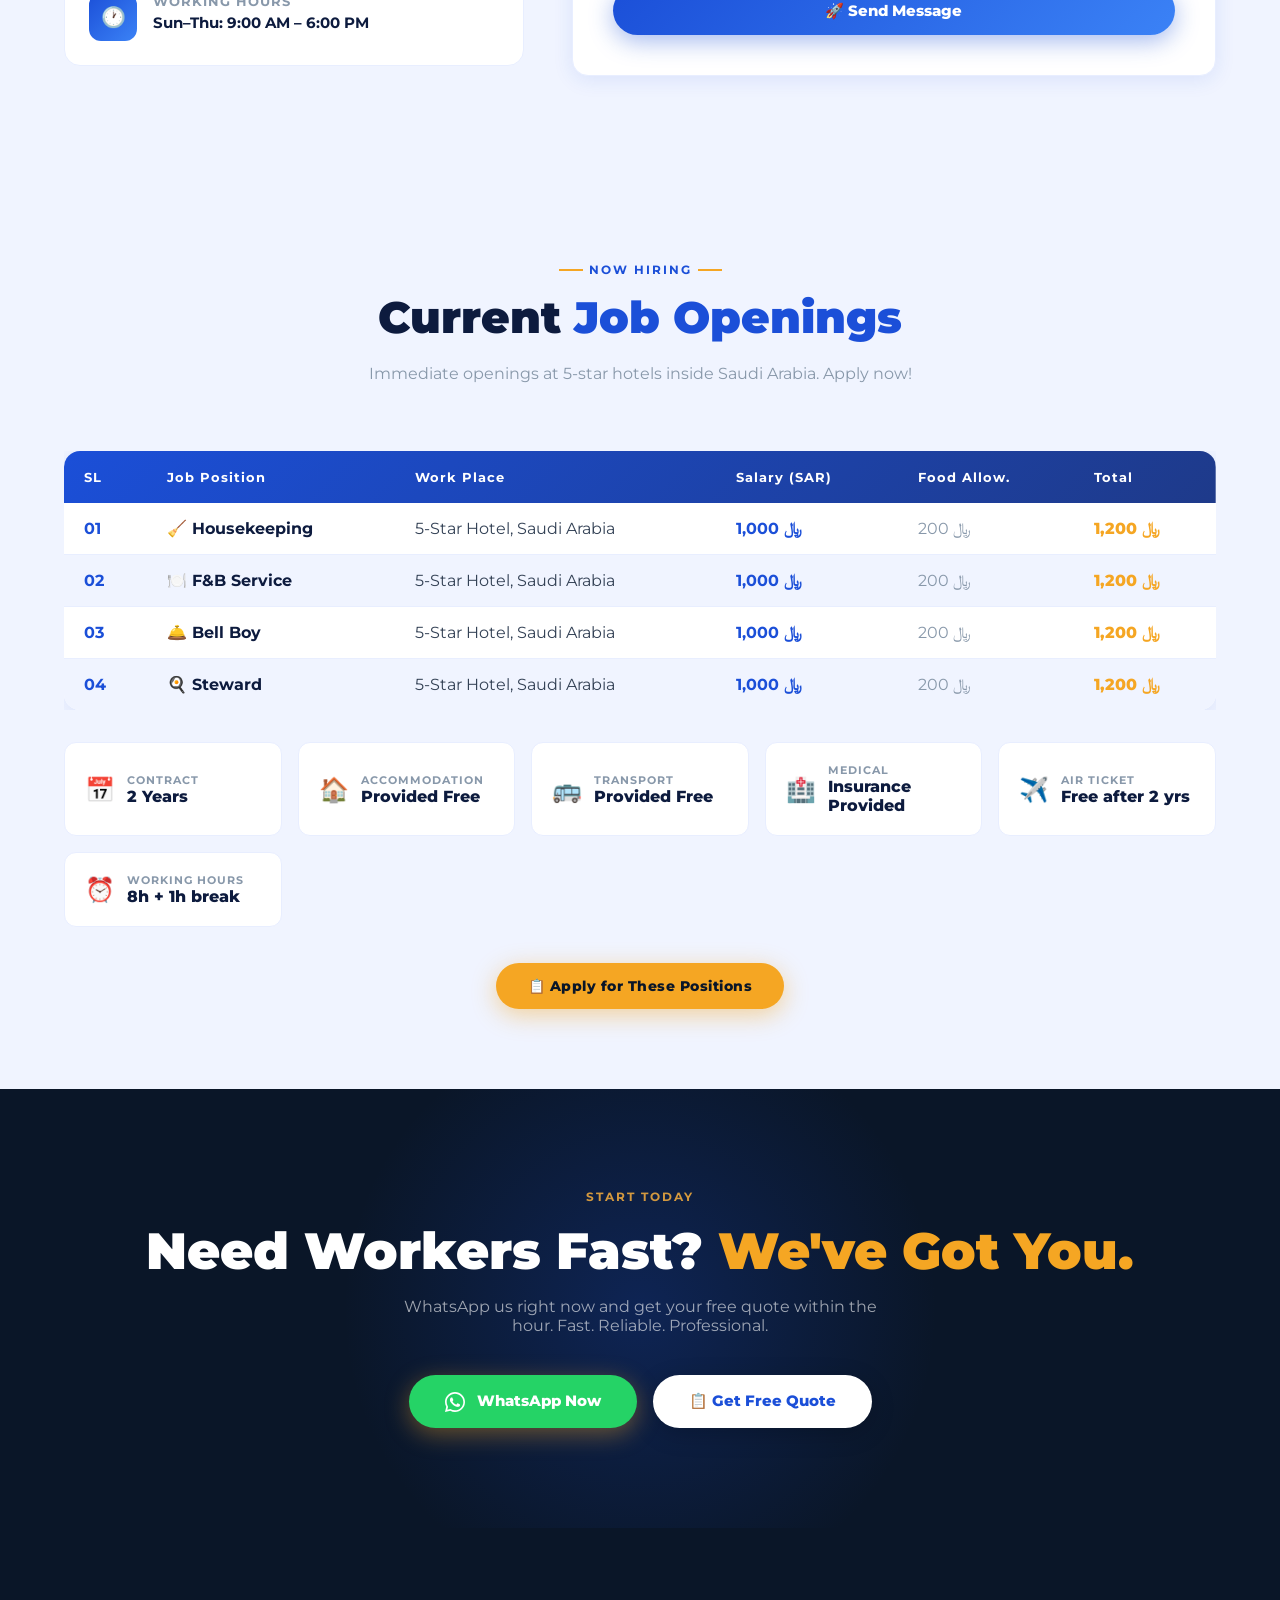
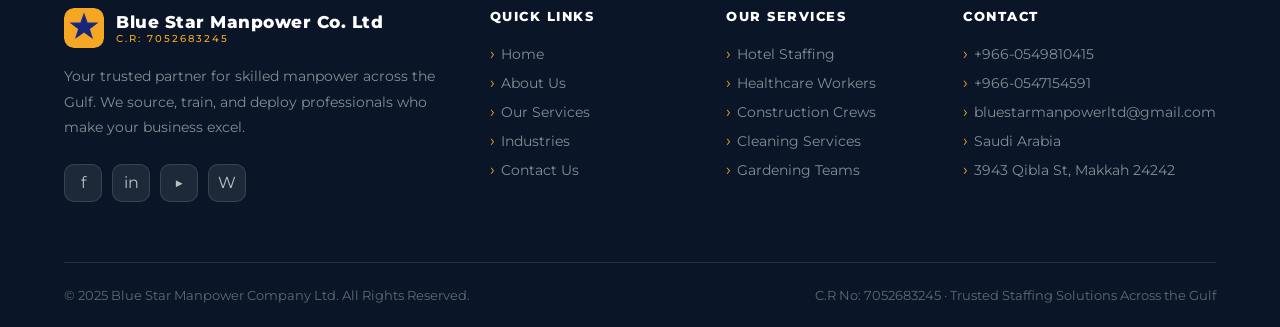
==== commit 49b2b764: "bluestar button color updated" ====
--- a/index.html
+++ b/index.html
@@ -732,11 +732,21 @@
 .whatsapp-float {
   position: fixed; bottom: 30px; right: 30px; z-index: 999;
   width: 58px; height: 58px; border-radius: 50%;
-  background: #25D366;
+  background: #21d663;
   display: flex; align-items: center; justify-content: center;
   font-size: 26px; box-shadow: 0 6px 25px rgba(37,211,102,0.5);
   animation: waPulse 2.5s ease-in-out infinite;
   transition: var(--transition);
+}
+.btn-gold[href*="wa.me"] {
+  background: #25D366;
+  color: #ffffff;
+  border-color: #25D366;
+}
+
+.btn-gold[href*="wa.me"]:hover {
+  background: #1da851;
+  border-color: #1da851;
 }
 .whatsapp-float:hover { transform: scale(1.1); }
 body.ar .whatsapp-float { right: auto; left: 30px; }
@@ -921,8 +931,8 @@
 <!-- Preloader -->
 <div id="preloader">
   <svg class="preloader-star" viewBox="0 0 60 60" fill="none">
-    <polygon points="30,5 37,22 55,22 41,33 46,50 30,40 14,50 19,33 5,22 23,22" fill="#F5A623" opacity="0.9"/>
-    <circle cx="30" cy="30" r="28" stroke="#1B4FD8" stroke-width="2" stroke-dasharray="8 4"/>
+    <polygon points="30,5 37,22 55,22 41,33 46,50 30,40 14,50 19,33 5,22 23,22" fill="var(--blue-primary)"" opacity="0.9"/>
+    <circle cx="30" cy="30" r="28" stroke="#F5A623" stroke-width="2" stroke-dasharray="8 4"/>
   </svg>
 </div>
 
@@ -946,7 +956,7 @@
   </div>
     <!-- <img src="images/BlueStar Manpower.png" alt=""> -->
     <!-- <div class="logo-icon" style="background:transparent;padding:0;overflow:hidden;"><svg width="44" height="44" viewBox="0 0 44 44" xmlns="http://www.w3.org/2000/svg">
-  <rect width="44" height="44" rx="10" fill="#0A2A6E"/>
+  <rect width="44" height="44" rx="10" fill="#F5A623"/>
   <polygon points="22,5 26,16 38,16 28.5,23 32,34 22,27 12,34 15.5,23 6,16 18,16" fill="#F5A623"/>
   <polygon points="22,9 25.2,18.2 35,18.2 27.4,23.8 30.2,33 22,27.5 13.8,33 16.6,23.8 9,18.2 18.8,18.2" fill="white" opacity="0.15"/>
 </svg></div>
@@ -1321,7 +1331,7 @@
     </div>
     <div class="clients-track-wrap reveal">
       <div class="clients-track">
-        <div class="client-logo"><span style="color:#0A2A6E;font-weight:800;">🏨 Hilton</span></div>
+        <div class="client-logo"><span style="color:#F5A623;font-weight:800;">🏨 Hilton</span></div>
         <div class="client-logo"><span style="color:#C8102E;font-weight:800;">🏨 Pullman</span></div>
         <div class="client-logo"><span style="color:#8B0000;font-weight:800;">🏨 Marriott</span></div>
         <div class="client-logo"><span style="color:#006341;font-weight:800;">🏨 Mövenpick</span></div>
@@ -1332,7 +1342,7 @@
         <div class="client-logo"><span style="color:#8B6914;font-weight:800;">🏨 Al Shohada Hotel</span></div>
         <div class="client-logo"><span style="color:#2C5F8A;font-weight:800;">🏨 Gulliman Hotels</span></div>
         <!-- duplicate for infinite loop -->
-        <div class="client-logo"><span style="color:#0A2A6E;font-weight:800;">🏨 Hilton</span></div>
+        <div class="client-logo"><span style="color:#F5A623;font-weight:800;">🏨 Hilton</span></div>
         <div class="client-logo"><span style="color:#C8102E;font-weight:800;">🏨 Pullman</span></div>
         <div class="client-logo"><span style="color:#8B0000;font-weight:800;">🏨 Marriott</span></div>
         <div class="client-logo"><span style="color:#006341;font-weight:800;">🏨 Mövenpick</span></div>
@@ -1517,7 +1527,12 @@
   <h2 class="cta-title reveal" data-en="Need Workers Fast? <span>We've Got You.</span>" data-ar="تحتاج عمالاً بسرعة؟ <span>نحن هنا لك.</span>">Need Workers Fast? <span>We've Got You.</span></h2>
   <p class="cta-desc reveal" data-en="WhatsApp us right now and get your free quote within the hour. Fast. Reliable. Professional." data-ar="راسلنا عبر واتساب الآن واحصل على عرضك المجاني خلال ساعة. سريع. موثوق. احترافي.">WhatsApp us right now and get your free quote within the hour. Fast. Reliable. Professional.</p>
   <div class="cta-btns reveal">
-    <a href="https://wa.me/966549810415" class="btn-gold" data-en="💬 WhatsApp Now" data-ar="💬 واتساب الآن">💬 WhatsApp Now</a>
+    <a href="https://wa.me/966549810415" class="btn-gold" data-en="WhatsApp Now" data-ar="واتساب الآن">
+      <svg xmlns="http://www.w3.org/2000/svg" viewBox="0 0 32 32" width="20" height="20" fill="currentColor" style="vertical-align:middle; margin-right:8px;">
+        <path d="M16 0C7.163 0 0 7.163 0 16c0 2.822.736 5.473 2.027 7.776L0 32l8.437-2.01A15.93 15.93 0 0 0 16 32c8.837 0 16-7.163 16-16S24.837 0 16 0zm0 29.333a13.27 13.27 0 0 1-6.784-1.858l-.487-.29-5.01 1.195 1.234-4.874-.318-.5A13.247 13.247 0 0 1 2.667 16C2.667 8.636 8.636 2.667 16 2.667S29.333 8.636 29.333 16 23.364 29.333 16 29.333zm7.27-9.862c-.398-.199-2.354-1.162-2.718-1.294-.364-.133-.63-.199-.895.199-.265.398-1.029 1.294-1.261 1.56-.232.265-.464.298-.862.1-.398-.2-1.681-.62-3.202-1.977-1.183-1.056-1.982-2.36-2.214-2.758-.232-.398-.025-.613.174-.811.179-.178.398-.464.597-.696.199-.232.265-.398.398-.663.133-.265.066-.497-.033-.696-.1-.199-.895-2.158-1.227-2.955-.323-.775-.651-.67-.895-.683l-.763-.013c-.265 0-.696.1-1.06.497-.364.398-1.393 1.362-1.393 3.32s1.427 3.852 1.626 4.117c.199.265 2.808 4.287 6.803 6.014.951.41 1.693.655 2.271.839.954.304 1.823.261 2.51.158.765-.114 2.354-.962 2.686-1.89.332-.928.332-1.724.232-1.89-.099-.166-.364-.265-.762-.464z"/>
+      </svg>
+      WhatsApp Now
+    </a>
     <a href="#contact" class="btn-white" data-en="📋 Get Free Quote" data-ar="📋 احصل على عرض مجاني">📋 Get Free Quote</a>
   </div>
 </section>
@@ -1528,9 +1543,9 @@
     <div class="footer-brand">
       <div class="footer-logo">
         <div class="logo-icon" style="background:transparent;padding:0;overflow:hidden;"><svg width="44" height="44" viewBox="0 0 44 44" xmlns="http://www.w3.org/2000/svg">
-  <rect width="44" height="44" rx="10" fill="#0A2A6E"/>
-  <polygon points="22,5 26,16 38,16 28.5,23 32,34 22,27 12,34 15.5,23 6,16 18,16" fill="#F5A623"/>
-  <polygon points="22,9 25.2,18.2 35,18.2 27.4,23.8 30.2,33 22,27.5 13.8,33 16.6,23.8 9,18.2 18.8,18.2" fill="white" opacity="0.15"/>
+  <rect width="44" height="44" rx="10" fill="#F5A623"/>
+  <polygon points="22,5 26,16 38,16 28.5,23 32,34 22,27 12,34 15.5,23 6,16 18,16" fill="#1A2B8C"/>
+  <polygon points="22,9 25.2,18.2 35,18.2 27.4,23.8 30.2,33 22,27.5 13.8,33 16.6,23.8 9,18.2 18.8,18.2" fill="deep-blue" opacity="0.15"/>
 </svg></div>
         <div class="logo-text">
           <span data-en="Blue Star Manpower Co. Ltd" data-ar="بلو ستار لتوظيف القوى العاملة">Blue Star Manpower Co. Ltd</span>
@@ -1583,8 +1598,13 @@
 </footer>
 
 <!-- WhatsApp Float -->
-<a href="https://wa.me/966549810415" class="whatsapp-float" title="Chat on WhatsApp">💬</a>
-
+<!-- <a href="https://wa.me/966549810415" class="whatsapp-float" title="Chat on WhatsApp">💬</a> -->
+<!-- WhatsApp Float -->
+<a href="https://wa.me/966549810415" class="whatsapp-float" title="Chat on WhatsApp">
+  <svg xmlns="http://www.w3.org/2000/svg" viewBox="0 0 32 32" width="30" height="30" fill="white">
+    <path d="M16 0C7.163 0 0 7.163 0 16c0 2.822.736 5.473 2.027 7.776L0 32l8.437-2.01A15.93 15.93 0 0 0 16 32c8.837 0 16-7.163 16-16S24.837 0 16 0zm0 29.333a13.27 13.27 0 0 1-6.784-1.858l-.487-.29-5.01 1.195 1.234-4.874-.318-.5A13.247 13.247 0 0 1 2.667 16C2.667 8.636 8.636 2.667 16 2.667S29.333 8.636 29.333 16 23.364 29.333 16 29.333zm7.27-9.862c-.398-.199-2.354-1.162-2.718-1.294-.364-.133-.63-.199-.895.199-.265.398-1.029 1.294-1.261 1.56-.232.265-.464.298-.862.1-.398-.2-1.681-.62-3.202-1.977-1.183-1.056-1.982-2.36-2.214-2.758-.232-.398-.025-.613.174-.811.179-.178.398-.464.597-.696.199-.232.265-.398.398-.663.133-.265.066-.497-.033-.696-.1-.199-.895-2.158-1.227-2.955-.323-.775-.651-.67-.895-.683l-.763-.013c-.265 0-.696.1-1.06.497-.364.398-1.393 1.362-1.393 3.32s1.427 3.852 1.626 4.117c.199.265 2.808 4.287 6.803 6.014.951.41 1.693.655 2.271.839.954.304 1.823.261 2.51.158.765-.114 2.354-.962 2.686-1.89.332-.928.332-1.724.232-1.89-.099-.166-.364-.265-.762-.464z"/>
+  </svg>
+</a>
 <script>
 // ===================== LANGUAGE SYSTEM =====================
 let currentLang = 'en';
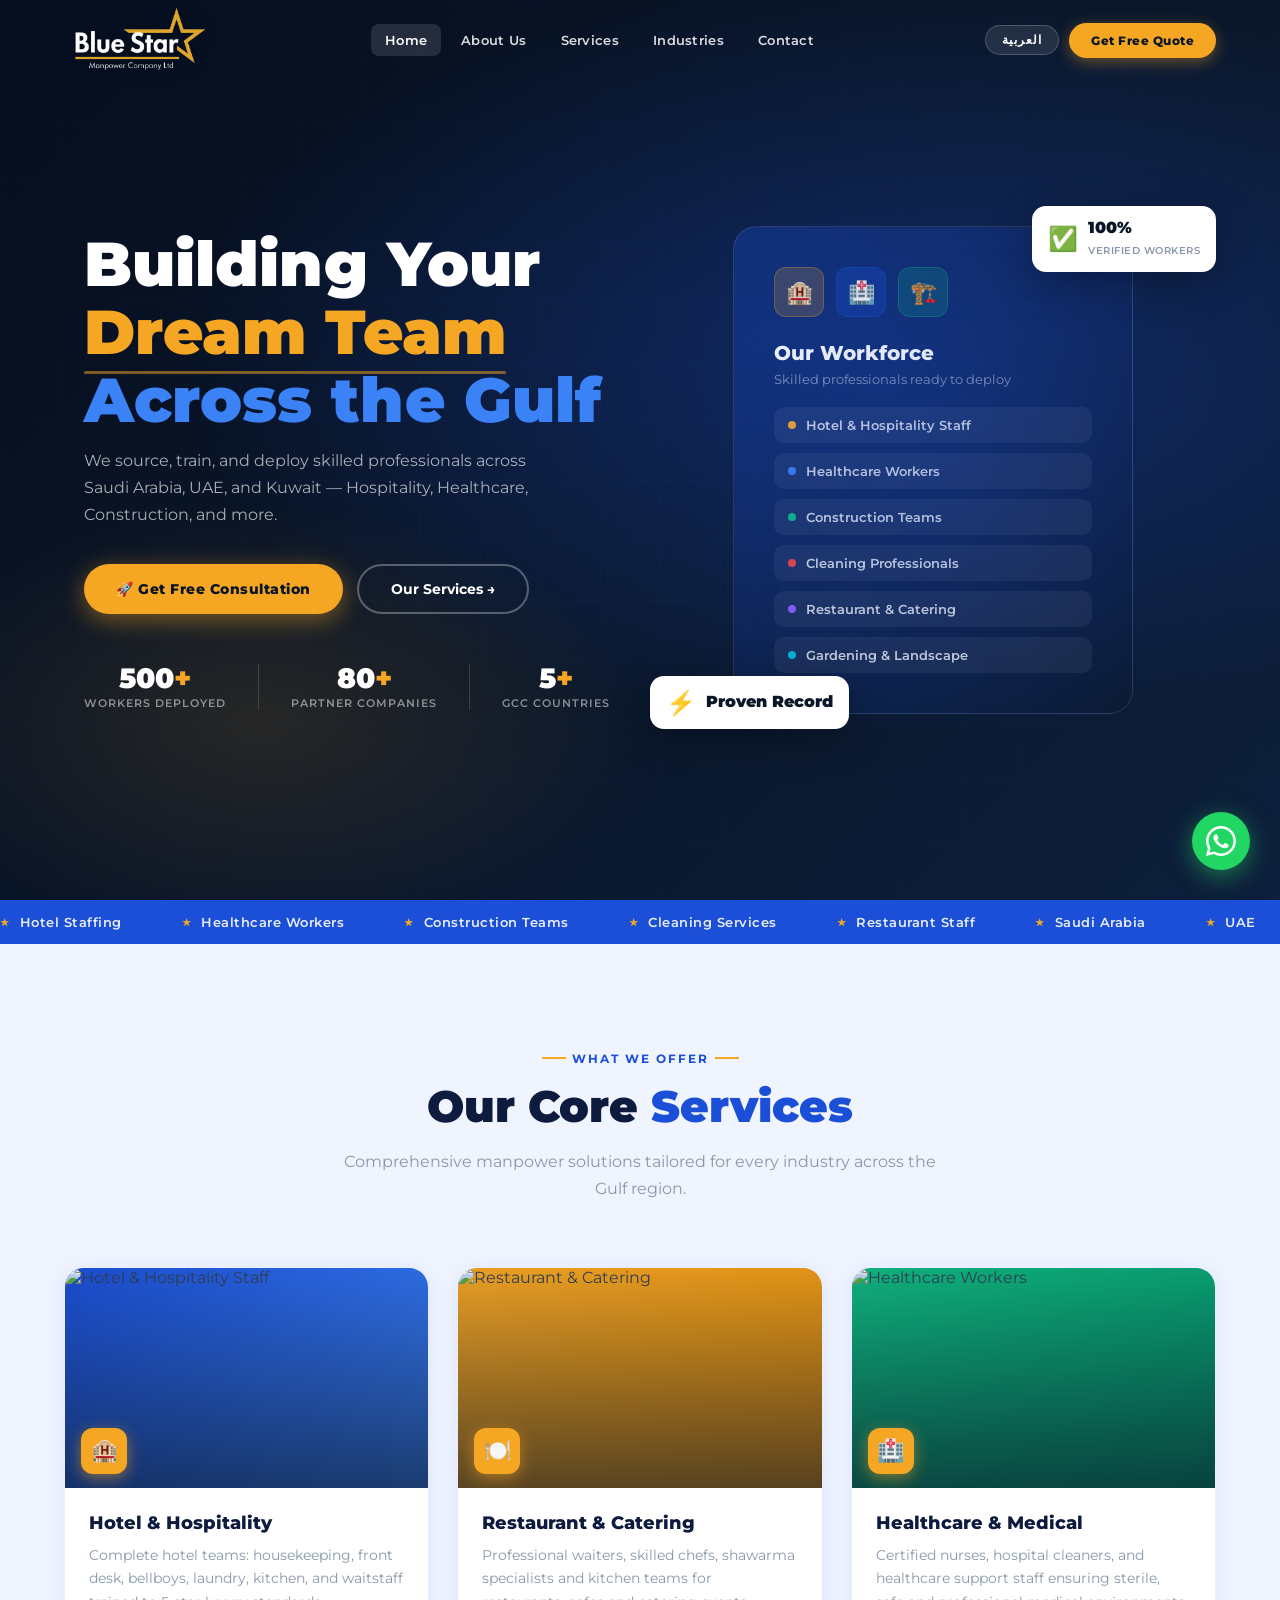
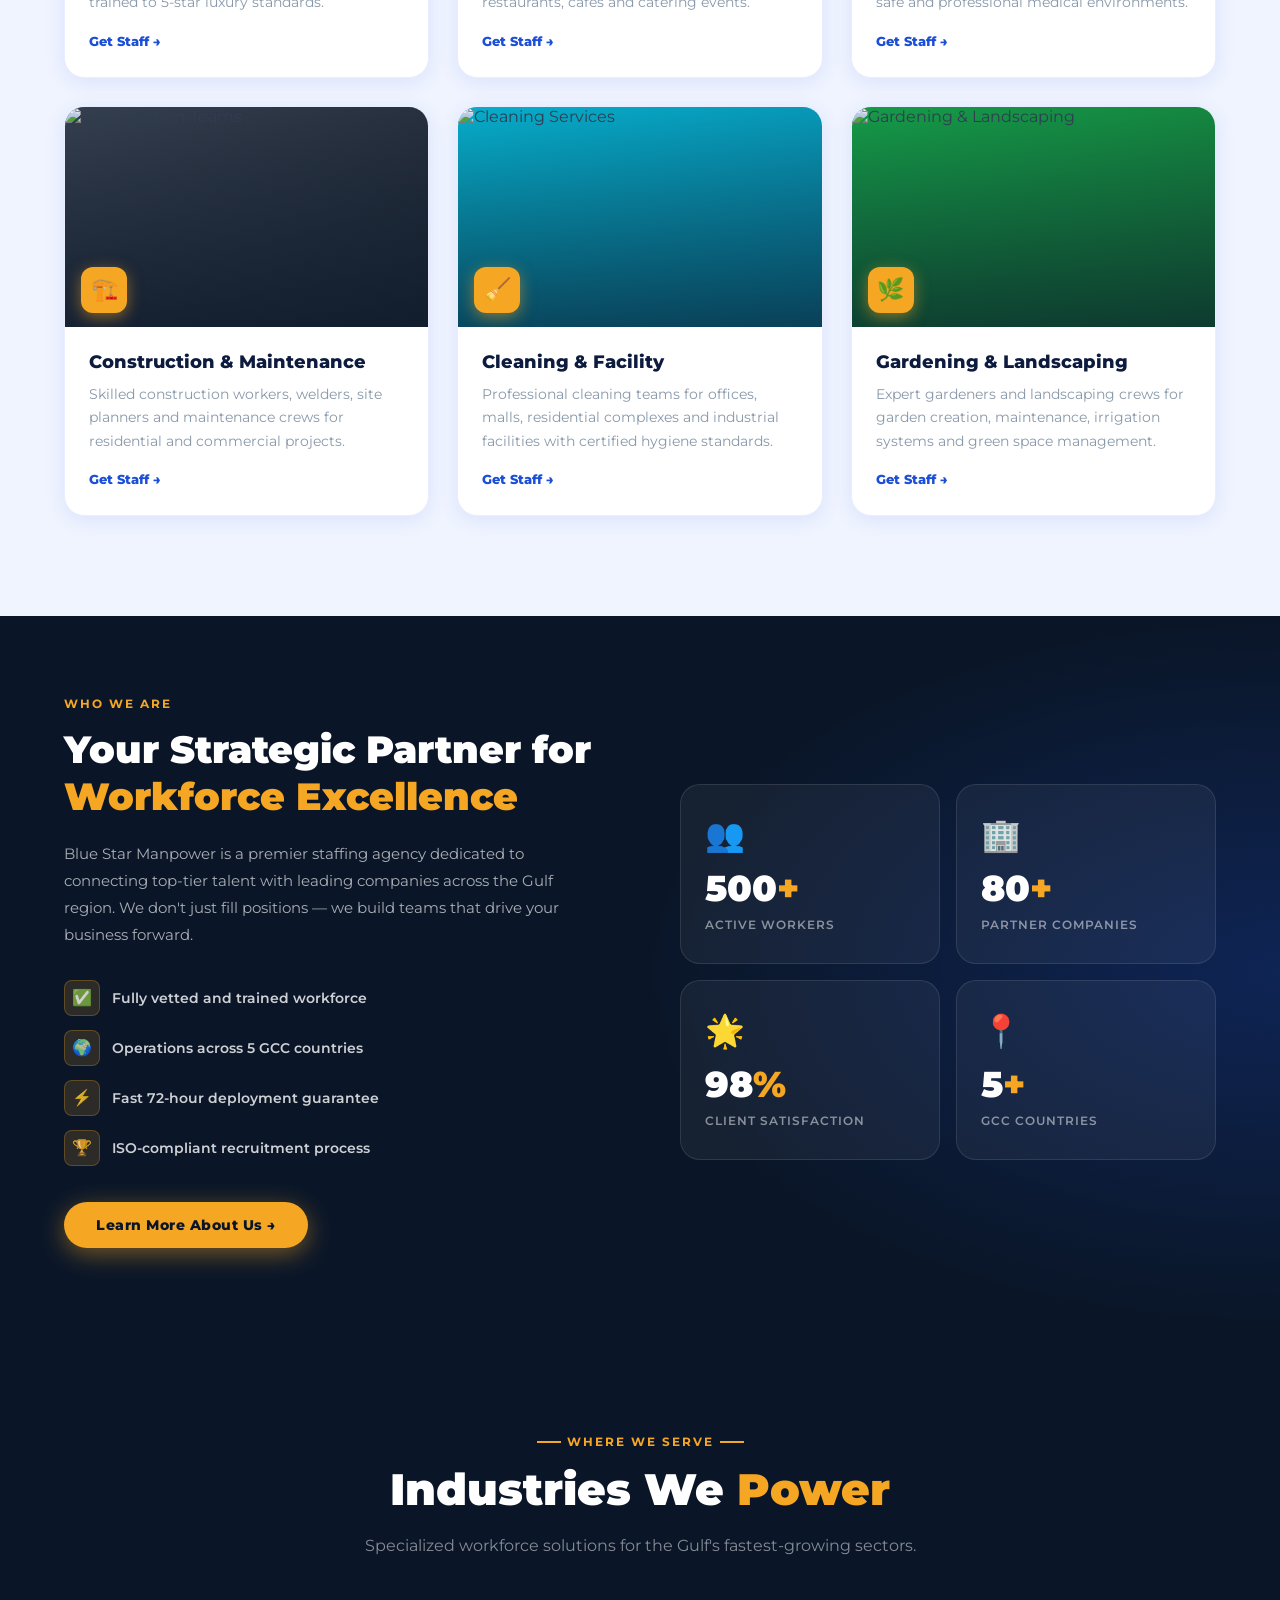
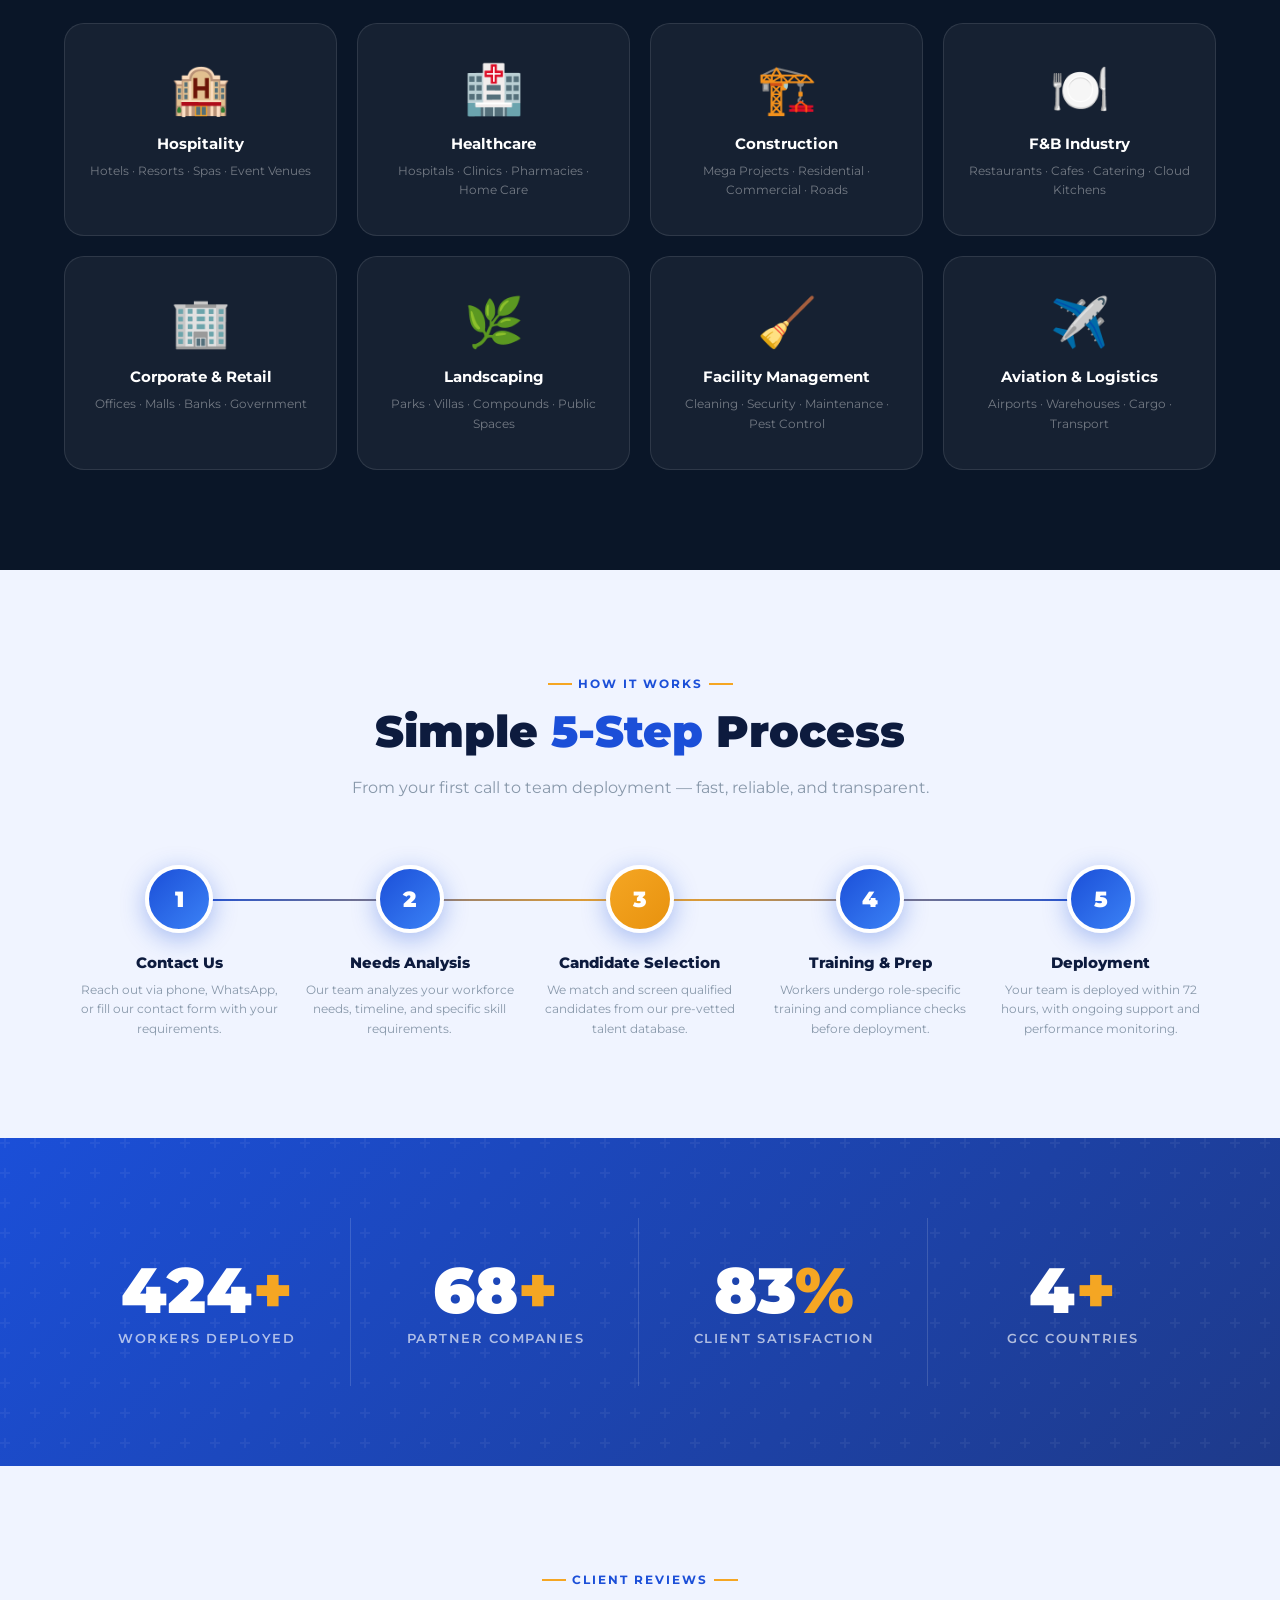
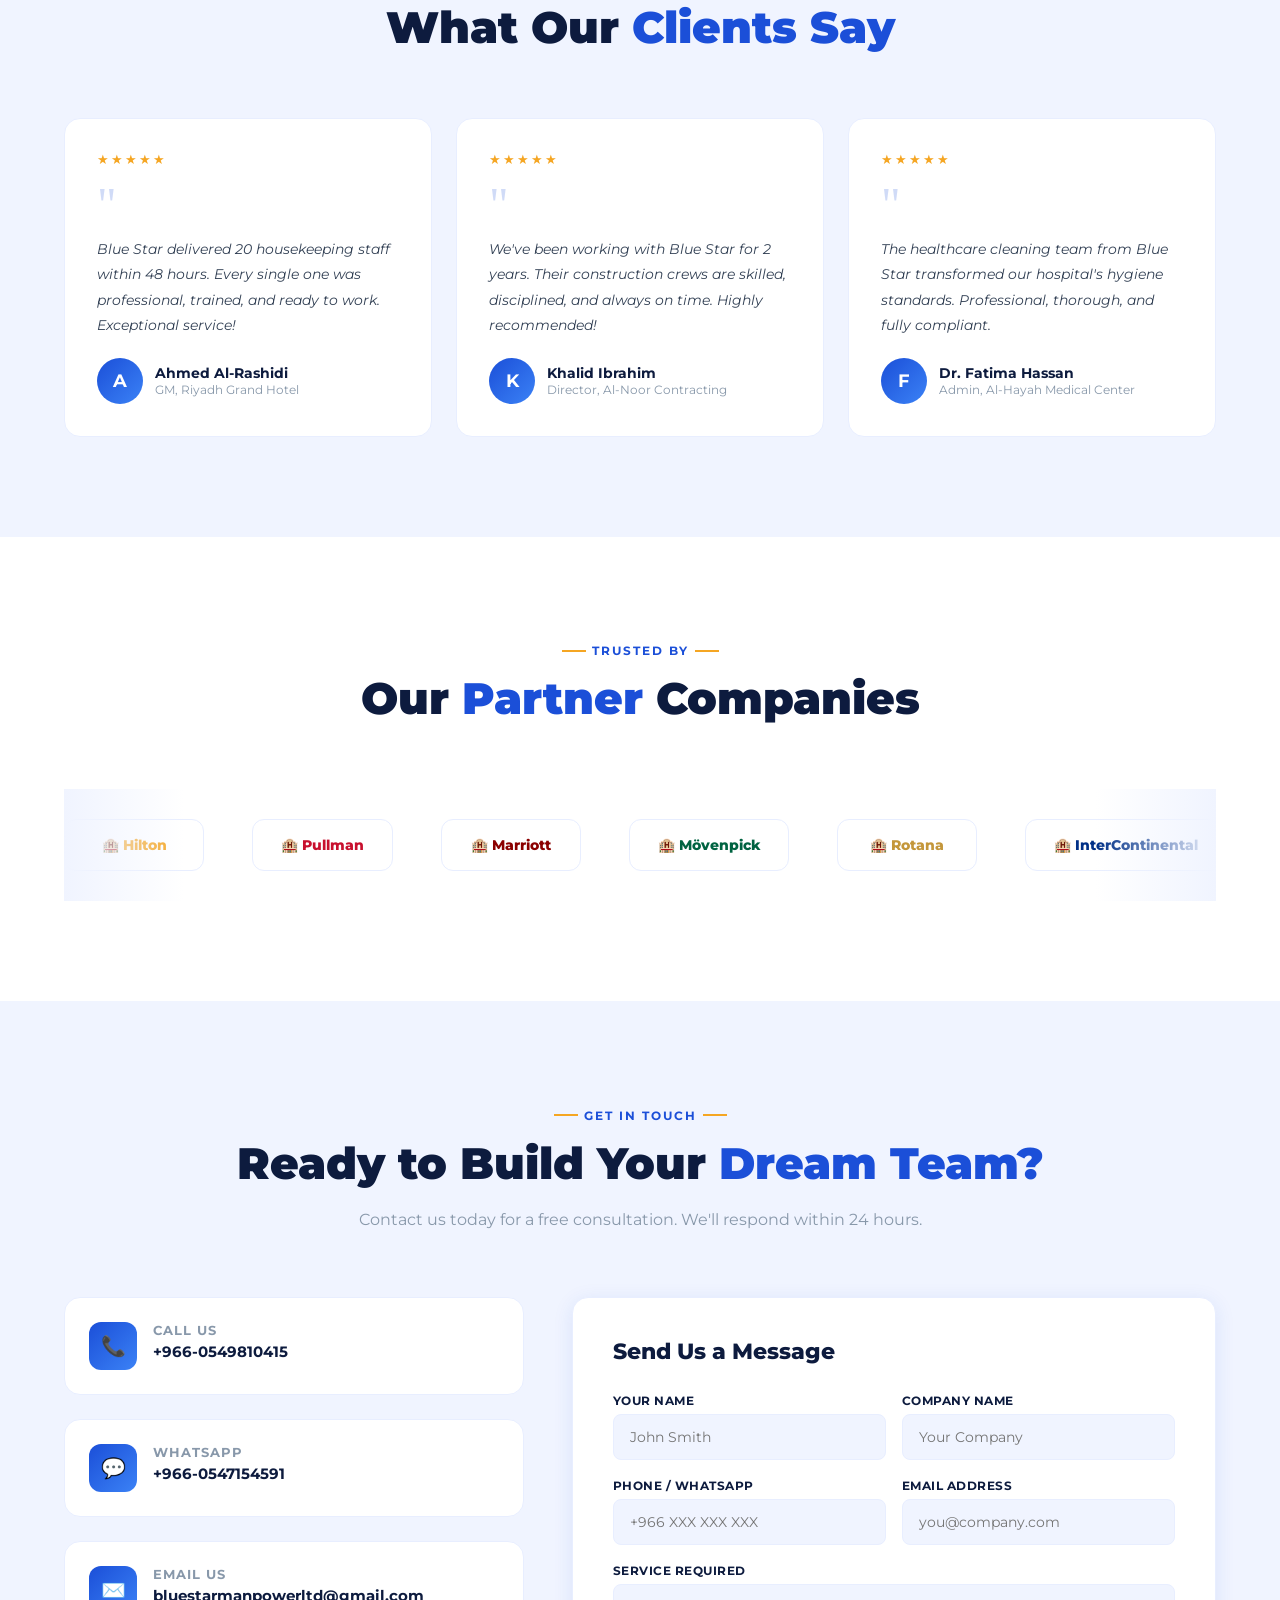
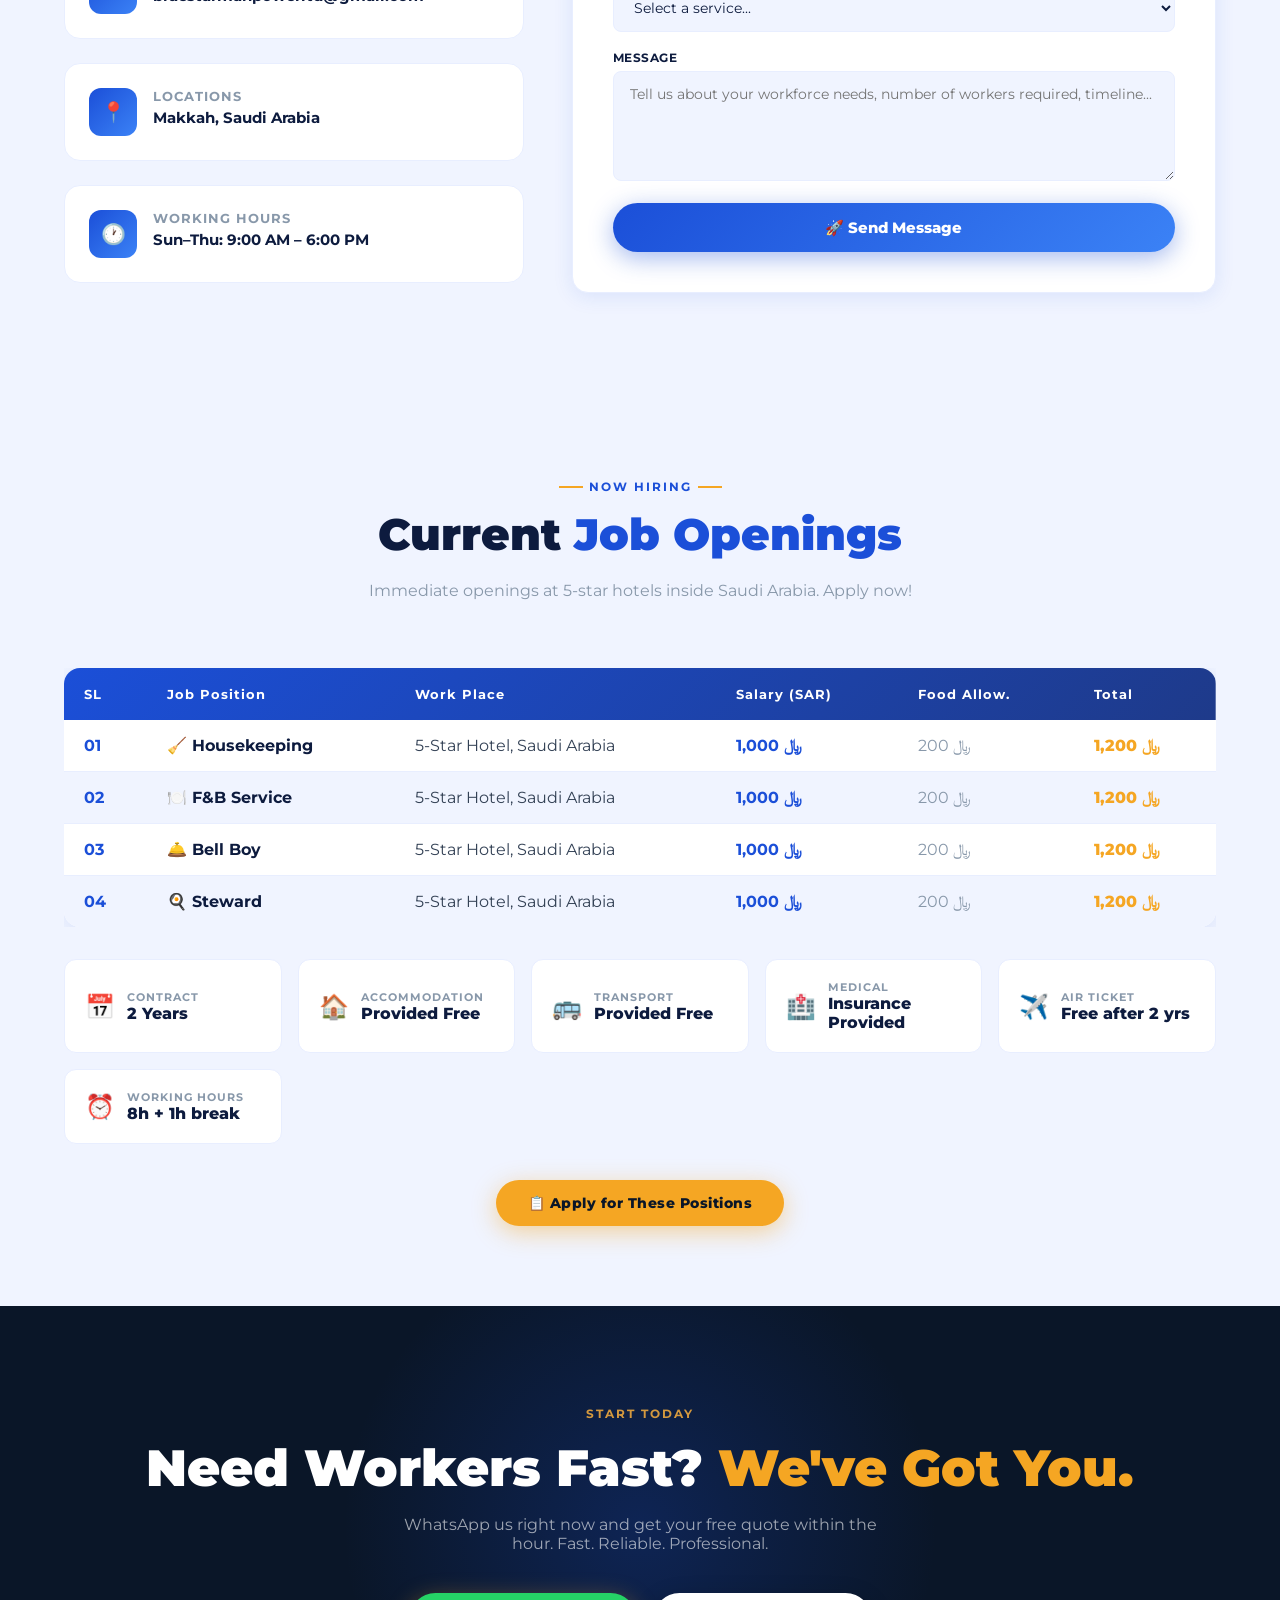
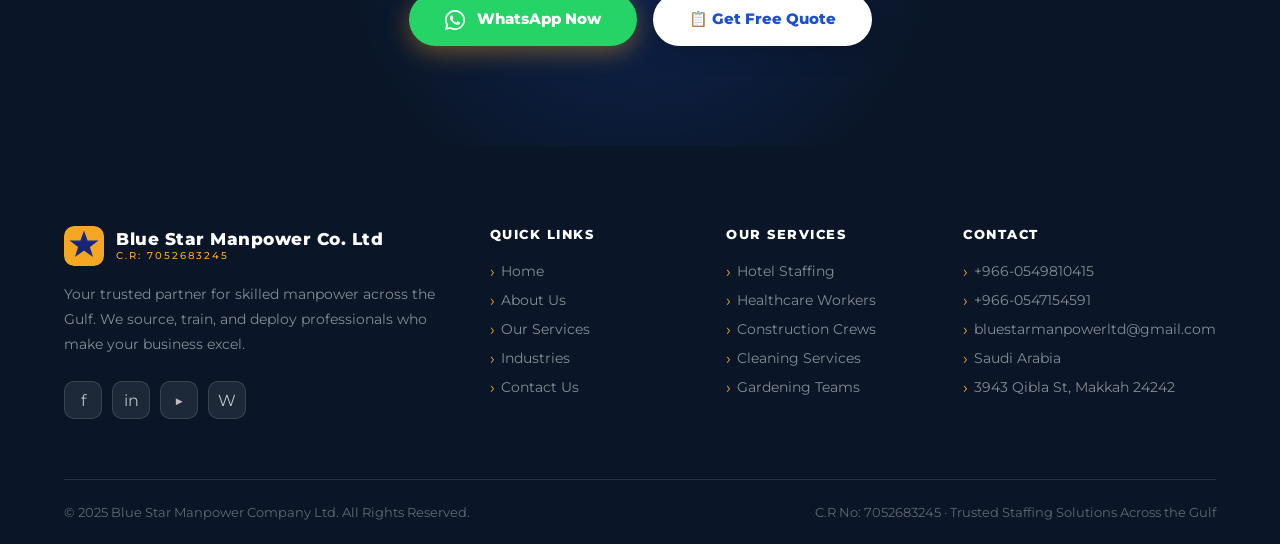
==== commit 48c192d1: "section fixed" ====
--- a/index.html
+++ b/index.html
@@ -913,7 +913,105 @@
   .stats-grid { grid-template-columns: 1fr; }
   .stat-item { border-right: none; border-bottom: 1px solid rgba(255,255,255,0.15); }
 }
-
+/* ===================== SERVICE IMAGE CARDS ===================== */
+.services-img-grid {
+  display: grid;
+  grid-template-columns: repeat(3, 1fr);
+  gap: 28px;
+}
+.svc-img-card {
+  background: var(--white);
+  border-radius: 20px;
+  overflow: hidden;
+  border: 1px solid var(--gray-light);
+  box-shadow: var(--shadow-sm);
+  transition: var(--transition);
+  display: flex; flex-direction: column;
+}
+.svc-img-card:hover {
+  transform: translateY(-10px);
+  box-shadow: var(--shadow-md);
+  border-color: transparent;
+}
+.svc-img-wrap {
+  position: relative;
+  height: 220px;
+  overflow: hidden;
+  background: linear-gradient(135deg, var(--blue-primary), var(--blue-mid));
+}
+.svc-img-wrap img {
+  width: 100%; height: 100%;
+  object-fit: cover;
+  transition: transform 0.6s cubic-bezier(0.4,0,0.2,1);
+  display: block;
+}
+.svc-img-card:hover .svc-img-wrap img {
+  transform: scale(1.08);
+}
+.svc-img-overlay {
+  position: absolute; inset: 0;
+  background: linear-gradient(
+    to bottom,
+    rgba(10,22,40,0.05) 0%,
+    rgba(10,22,40,0.65) 100%
+  );
+  transition: var(--transition);
+}
+.svc-img-card:hover .svc-img-overlay {
+  background: linear-gradient(
+    to bottom,
+    rgba(10,22,40,0.1) 0%,
+    rgba(27,79,216,0.7) 100%
+  );
+}
+.svc-img-badge {
+  position: absolute;
+  bottom: 14px; left: 16px;
+  width: 46px; height: 46px;
+  background: var(--gold);
+  border-radius: 12px;
+  display: flex; align-items: center; justify-content: center;
+  font-size: 22px;
+  box-shadow: 0 4px 15px rgba(245,166,35,0.5);
+  transition: var(--transition);
+}
+body.ar .svc-img-badge { left: auto; right: 16px; }
+.svc-img-card:hover .svc-img-badge {
+  transform: scale(1.1) rotate(-5deg);
+}
+.svc-img-body {
+  padding: 24px 24px 28px;
+  display: flex; flex-direction: column; flex: 1;
+}
+.svc-img-title {
+  font-size: 18px; font-weight: 800;
+  color: var(--text-dark); margin-bottom: 10px;
+  transition: var(--transition);
+}
+.svc-img-card:hover .svc-img-title { color: var(--blue-primary); }
+.svc-img-desc {
+  font-size: 13.5px; color: var(--gray-text);
+  line-height: 1.75; flex: 1;
+}
+.svc-img-link {
+  display: inline-flex; align-items: center; gap: 6px;
+  color: var(--blue-primary); font-size: 13px; font-weight: 800;
+  margin-top: 18px; transition: var(--transition);
+  width: fit-content;
+}
+.svc-img-link:hover { gap: 10px; color: var(--gold); }
+/* ── RESPONSIVE ── */
+@media (max-width: 1024px) {
+  .services-img-grid { grid-template-columns: repeat(2, 1fr); }
+  .gallery-grid { grid-template-columns: repeat(2, 1fr); }
+  .gallery-item.gallery-tall { grid-row: span 1; min-height: 0; aspect-ratio: 4/3; }
+  .gallery-item.gallery-wide { grid-column: span 1; aspect-ratio: 4/3; }
+}
+@media (max-width: 640px) {
+  .services-img-grid { grid-template-columns: 1fr; }
+  .gallery-grid { grid-template-columns: 1fr 1fr; gap: 8px; }
+  .svc-img-wrap { height: 180px; }
+}
 /* ===================== RTL ADJUSTMENTS ===================== */
 body.ar .about-card::before { transform-origin: right; }
 body.ar .service-card::after { transform-origin: right; }
@@ -925,6 +1023,7 @@
 body.ar .contact-card { flex-direction: row-reverse; }
 body.ar .ticker-track { animation-direction: reverse; }
 </style>
+<link rel="shortcut icon" href="images/BlueStar Manpower (2).png" type="image/x-icon">
 </head>
 <body>
 
@@ -1080,6 +1179,97 @@
     <div class="ticker-item" data-en="Trusted & Certified" data-ar="موثوق ومعتمد">Trusted & Certified</div>
   </div>
 </div>
+<!-- SERVICES -->
+<section id="services" class="section section-alt">
+  <div class="container">
+    <div class="section-header reveal">
+      <div class="section-tag" data-en="WHAT WE OFFER" data-ar="ما نقدمه">WHAT WE OFFER</div>
+      <h2 class="section-title" data-en="Our Core <span>Services</span>" data-ar="خدماتنا <span>الأساسية</span>">Our Core <span>Services</span></h2>
+      <p class="section-desc" data-en="Comprehensive manpower solutions tailored for every industry across the Gulf region." data-ar="حلول شاملة للقوى العاملة مصممة لكل قطاع في منطقة الخليج.">Comprehensive manpower solutions tailored for every industry across the Gulf region.</p>
+    </div>
+    <div class="services-img-grid">
+
+      <div class="svc-img-card reveal delay-1">
+        <div class="svc-img-wrap">
+          <img src="https://img.freepik.com/premium-photo/portrait-shows-group-hotel-employees-posing-collectively-hotel-generate-ai_905417-5088.jpg" alt="Hotel & Hospitality Staff" loading="lazy" onerror="this.parentElement.style.background='linear-gradient(135deg,#1B4FD8,#3B82F6)'">
+          <div class="svc-img-overlay"></div>
+          <div class="svc-img-badge">🏨</div>
+        </div>
+        <div class="svc-img-body">
+          <h3 class="svc-img-title" data-en="Hotel & Hospitality" data-ar="الفنادق والضيافة">Hotel & Hospitality</h3>
+          <p class="svc-img-desc" data-en="Complete hotel teams: housekeeping, front desk, bellboys, laundry, kitchen, and waitstaff trained to 5-star luxury standards." data-ar="فرق فندقية متكاملة: تدبير منزلي، استقبال، حمالو حقائب، غسيل، مطبخ وخدمة وفق معايير الفنادق الفاخرة.">Complete hotel teams: housekeeping, front desk, bellboys, laundry, kitchen, and waitstaff trained to 5-star luxury standards.</p>
+          <a href="#contact" class="svc-img-link" data-en="Get Staff →" data-ar="← احصل على كادر">Get Staff →</a>
+        </div>
+      </div>
+
+      <div class="svc-img-card reveal delay-2">
+        <div class="svc-img-wrap">
+          <img src="https://thumbs.dreamstime.com/b/group-chefs-holding-plate-prepared-food-kitchen-hotel-group-chefs-holding-plate-prepared-food-kitchen-135827359.jpg" alt="Restaurant & Catering" loading="lazy" onerror="this.parentElement.style.background='linear-gradient(135deg,#F5A623,#E8920E)'">
+          <div class="svc-img-overlay"></div>
+          <div class="svc-img-badge">🍽️</div>
+        </div>
+        <div class="svc-img-body">
+          <h3 class="svc-img-title" data-en="Restaurant & Catering" data-ar="المطاعم والتموين">Restaurant & Catering</h3>
+          <p class="svc-img-desc" data-en="Professional waiters, skilled chefs, shawarma specialists and kitchen teams for restaurants, cafes and catering events." data-ar="نادلون محترفون وطهاة ماهرون ومتخصصو شاورما لفرق المطاعم والمقاهي والتموين.">Professional waiters, skilled chefs, shawarma specialists and kitchen teams for restaurants, cafes and catering events.</p>
+          <a href="#contact" class="svc-img-link" data-en="Get Staff →" data-ar="← احصل على كادر">Get Staff →</a>
+        </div>
+      </div>
+
+      <div class="svc-img-card reveal delay-3">
+        <div class="svc-img-wrap">
+          <img src="https://integratedcarejournal.com/wp-content/uploads/2023/03/shutterstock_1939300141.jpg" alt="Healthcare Workers" loading="lazy" onerror="this.parentElement.style.background='linear-gradient(135deg,#10B981,#059669)'">
+          <div class="svc-img-overlay"></div>
+          <div class="svc-img-badge">🏥</div>
+        </div>
+        <div class="svc-img-body">
+          <h3 class="svc-img-title" data-en="Healthcare & Medical" data-ar="الرعاية الصحية والطبية">Healthcare & Medical</h3>
+          <p class="svc-img-desc" data-en="Certified nurses, hospital cleaners, and healthcare support staff ensuring sterile, safe and professional medical environments." data-ar="ممرضون معتمدون وعمال تنظيف المستشفيات وطاقم دعم الرعاية الصحية لبيئات طبية آمنة.">Certified nurses, hospital cleaners, and healthcare support staff ensuring sterile, safe and professional medical environments.</p>
+          <a href="#contact" class="svc-img-link" data-en="Get Staff →" data-ar="← احصل على كادر">Get Staff →</a>
+        </div>
+      </div>
+
+      <div class="svc-img-card reveal delay-1">
+        <div class="svc-img-wrap">
+          <img src="https://t4.ftcdn.net/jpg/07/10/62/71/360_F_710627161_sIPf47hrtodV49HujjBMCXn863SAu4mV.jpg" alt="Construction Teams" loading="lazy" onerror="this.parentElement.style.background='linear-gradient(135deg,#374151,#1F2937)'">
+          <div class="svc-img-overlay"></div>
+          <div class="svc-img-badge">🏗️</div>
+        </div>
+        <div class="svc-img-body">
+          <h3 class="svc-img-title" data-en="Construction & Maintenance" data-ar="البناء والصيانة">Construction & Maintenance</h3>
+          <p class="svc-img-desc" data-en="Skilled construction workers, welders, site planners and maintenance crews for residential and commercial projects." data-ar="عمال بناء مهرة ولحامون ومخططو مواقع وأطقم صيانة للمشاريع السكنية والتجارية.">Skilled construction workers, welders, site planners and maintenance crews for residential and commercial projects.</p>
+          <a href="#contact" class="svc-img-link" data-en="Get Staff →" data-ar="← احصل على كادر">Get Staff →</a>
+        </div>
+      </div>
+
+      <div class="svc-img-card reveal delay-2">
+        <div class="svc-img-wrap">
+          <img src="https://tse2.mm.bing.net/th/id/OIP.lgvN2WqVlzYauxEnTiE5xwHaE8?rs=1&pid=ImgDetMain&o=7&rm=3" alt="Cleaning Services" loading="lazy" onerror="this.parentElement.style.background='linear-gradient(135deg,#06B6D4,#0891B2)'">
+          <div class="svc-img-overlay"></div>
+          <div class="svc-img-badge">🧹</div>
+        </div>
+        <div class="svc-img-body">
+          <h3 class="svc-img-title" data-en="Cleaning & Facility" data-ar="التنظيف وإدارة المرافق">Cleaning & Facility</h3>
+          <p class="svc-img-desc" data-en="Professional cleaning teams for offices, malls, residential complexes and industrial facilities with certified hygiene standards." data-ar="فرق تنظيف احترافية للمكاتب والمجمعات التجارية والسكنية والمرافق الصناعية بمعايير معتمدة.">Professional cleaning teams for offices, malls, residential complexes and industrial facilities with certified hygiene standards.</p>
+          <a href="#contact" class="svc-img-link" data-en="Get Staff →" data-ar="← احصل على كادر">Get Staff →</a>
+        </div>
+      </div>
+
+      <div class="svc-img-card reveal delay-3">
+        <div class="svc-img-wrap">
+          <img src="https://images.bannerbear.com/direct/4mGpW3zwpg0ZK0AxQw/requests/000/095/663/393/aMBJ5DWdLYPOeDAWQXRNjrp4Z/55f5ffd0fde871164f3a47b3d2a042e993c66a08.jpg" alt="Gardening & Landscaping" loading="lazy" onerror="this.parentElement.style.background='linear-gradient(135deg,#16A34A,#15803D)'">
+          <div class="svc-img-overlay"></div>
+          <div class="svc-img-badge">🌿</div>
+        </div>
+        <div class="svc-img-body">
+          <h3 class="svc-img-title" data-en="Gardening & Landscaping" data-ar="البستنة وتنسيق الحدائق">Gardening & Landscaping</h3>
+          <p class="svc-img-desc" data-en="Expert gardeners and landscaping crews for garden creation, maintenance, irrigation systems and green space management." data-ar="بستانيون خبراء وأطقم تنسيق للحدائق وأنظمة الري وإدارة المساحات الخضراء.">Expert gardeners and landscaping crews for garden creation, maintenance, irrigation systems and green space management.</p>
+          <a href="#contact" class="svc-img-link" data-en="Get Staff →" data-ar="← احصل على كادر">Get Staff →</a>
+        </div>
+      </div>
+
+    </div>
+  </div>
+</section>
 
 <!-- ABOUT STRIP -->
 <section id="about-strip">
@@ -1116,55 +1306,6 @@
         <div class="ac-icon">📍</div>
         <span class="ac-num" data-count="5">0<span>+</span></span>
         <span class="ac-lbl" data-en="GCC Countries" data-ar="دول الخليج">GCC Countries</span>
-      </div>
-    </div>
-  </div>
-</section>
-
-<!-- SERVICES -->
-<section id="services" class="section section-alt">
-  <div class="container">
-    <div class="section-header reveal">
-      <div class="section-tag" data-en="WHAT WE OFFER" data-ar="ما نقدمه">WHAT WE OFFER</div>
-      <h2 class="section-title" data-en="Our Core <span>Services</span>" data-ar="خدماتنا <span>الأساسية</span>">Our Core <span>Services</span></h2>
-      <p class="section-desc" data-en="Comprehensive manpower solutions tailored for every industry across the Gulf region." data-ar="حلول شاملة للقوى العاملة مصممة لكل قطاع في منطقة الخليج.">Comprehensive manpower solutions tailored for every industry across the Gulf region.</p>
-    </div>
-    <div class="services-grid">
-      <div class="service-card reveal delay-1">
-        <div class="sc-icon">🏨</div>
-        <div class="sc-title" data-en="Hotel & Hospitality" data-ar="الفنادق والضيافة">Hotel & Hospitality</div>
-        <div class="sc-desc" data-en="Complete hotel teams: housekeeping, front desk, bellboys, laundry, kitchen, and waitstaff. We deliver exceptional guest experiences." data-ar="فرق فندقية متكاملة: التدبير المنزلي، الاستقبال، حمالو الحقائب، المغاسل، المطبخ والخدمة.">Complete hotel teams: housekeeping, front desk, bellboys, laundry, kitchen, and waitstaff. We deliver exceptional guest experiences.</div>
-        <a href="#contact" class="sc-link"><span data-en="Learn More" data-ar="اعرف المزيد">Learn More</span><span class="sc-arrow">→</span></a>
-      </div>
-      <div class="service-card reveal delay-2">
-        <div class="sc-icon">🍽️</div>
-        <div class="sc-title" data-en="Restaurant & Catering" data-ar="المطاعم والتموين">Restaurant & Catering</div>
-        <div class="sc-desc" data-en="Professional waiters, skilled chefs, cooks, and shawarma specialists for restaurants, cafes, and catering events." data-ar="نادلون محترفون وطهاة ماهرون ومتخصصو شاورما للمطاعم والمقاهي والتموين.">Professional waiters, skilled chefs, cooks, and shawarma specialists for restaurants, cafes, and catering events.</div>
-        <a href="#contact" class="sc-link"><span data-en="Learn More" data-ar="اعرف المزيد">Learn More</span><span class="sc-arrow">→</span></a>
-      </div>
-      <div class="service-card reveal delay-3">
-        <div class="sc-icon">🏥</div>
-        <div class="sc-title" data-en="Healthcare & Medical" data-ar="الرعاية الصحية والطبية">Healthcare & Medical</div>
-        <div class="sc-desc" data-en="Certified nurses, hospital cleaners, and healthcare support staff ensuring sterile, safe, and professional medical environments." data-ar="ممرضون معتمدون وعمال تنظيف المستشفيات وطاقم دعم الرعاية الصحية.">Certified nurses, hospital cleaners, and healthcare support staff ensuring sterile, safe, and professional medical environments.</div>
-        <a href="#contact" class="sc-link"><span data-en="Learn More" data-ar="اعرف المزيد">Learn More</span><span class="sc-arrow">→</span></a>
-      </div>
-      <div class="service-card reveal delay-1">
-        <div class="sc-icon">🏗️</div>
-        <div class="sc-title" data-en="Construction & Maintenance" data-ar="البناء والصيانة">Construction & Maintenance</div>
-        <div class="sc-desc" data-en="Skilled construction workers, welders, site planners, and maintenance crews for residential and commercial projects." data-ar="عمال بناء مهرة ولحامون ومخططو مواقع وأطقم صيانة للمشاريع السكنية والتجارية.">Skilled construction workers, welders, site planners, and maintenance crews for residential and commercial projects.</div>
-        <a href="#contact" class="sc-link"><span data-en="Learn More" data-ar="اعرف المزيد">Learn More</span><span class="sc-arrow">→</span></a>
-      </div>
-      <div class="service-card reveal delay-2">
-        <div class="sc-icon">🧹</div>
-        <div class="sc-title" data-en="Cleaning & Facility" data-ar="التنظيف وإدارة المرافق">Cleaning & Facility</div>
-        <div class="sc-desc" data-en="Professional cleaning teams for offices, malls, residential complexes, and industrial facilities with certified hygiene standards." data-ar="فرق تنظيف احترافية للمكاتب والمجمعات التجارية والسكنية والمرافق الصناعية.">Professional cleaning teams for offices, malls, residential complexes, and industrial facilities with certified hygiene standards.</div>
-        <a href="#contact" class="sc-link"><span data-en="Learn More" data-ar="اعرف المزيد">Learn More</span><span class="sc-arrow">→</span></a>
-      </div>
-      <div class="service-card reveal delay-3">
-        <div class="sc-icon">🌿</div>
-        <div class="sc-title" data-en="Gardening & Landscaping" data-ar="البستنة وتنسيق الحدائق">Gardening & Landscaping</div>
-        <div class="sc-desc" data-en="Expert gardeners and landscaping crews for garden creation, maintenance, irrigation systems, and green space management." data-ar="بستانيون خبراء وأطقم تنسيق للحدائق وأنظمة الري وإدارة المساحات الخضراء.">Expert gardeners and landscaping crews for garden creation, maintenance, irrigation systems, and green space management.</div>
-        <a href="#contact" class="sc-link"><span data-en="Learn More" data-ar="اعرف المزيد">Learn More</span><span class="sc-arrow">→</span></a>
       </div>
     </div>
   </div>
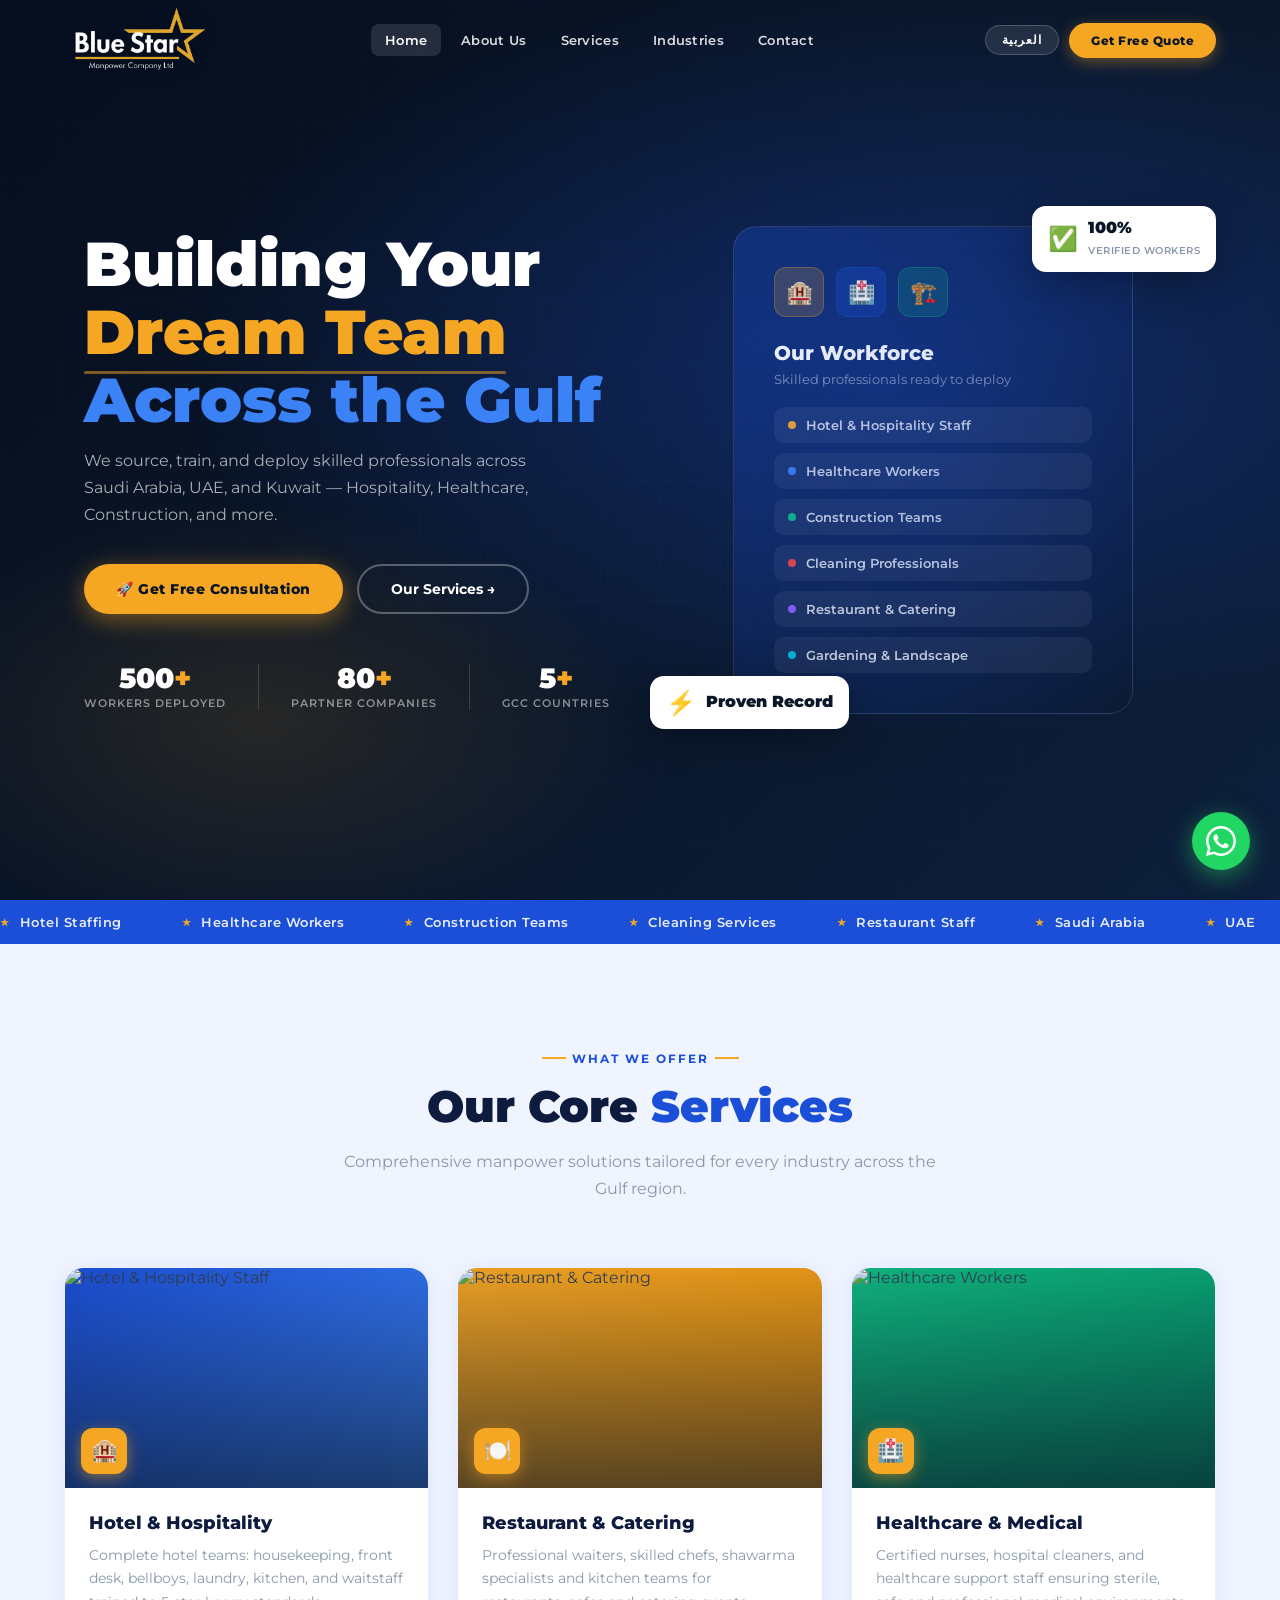
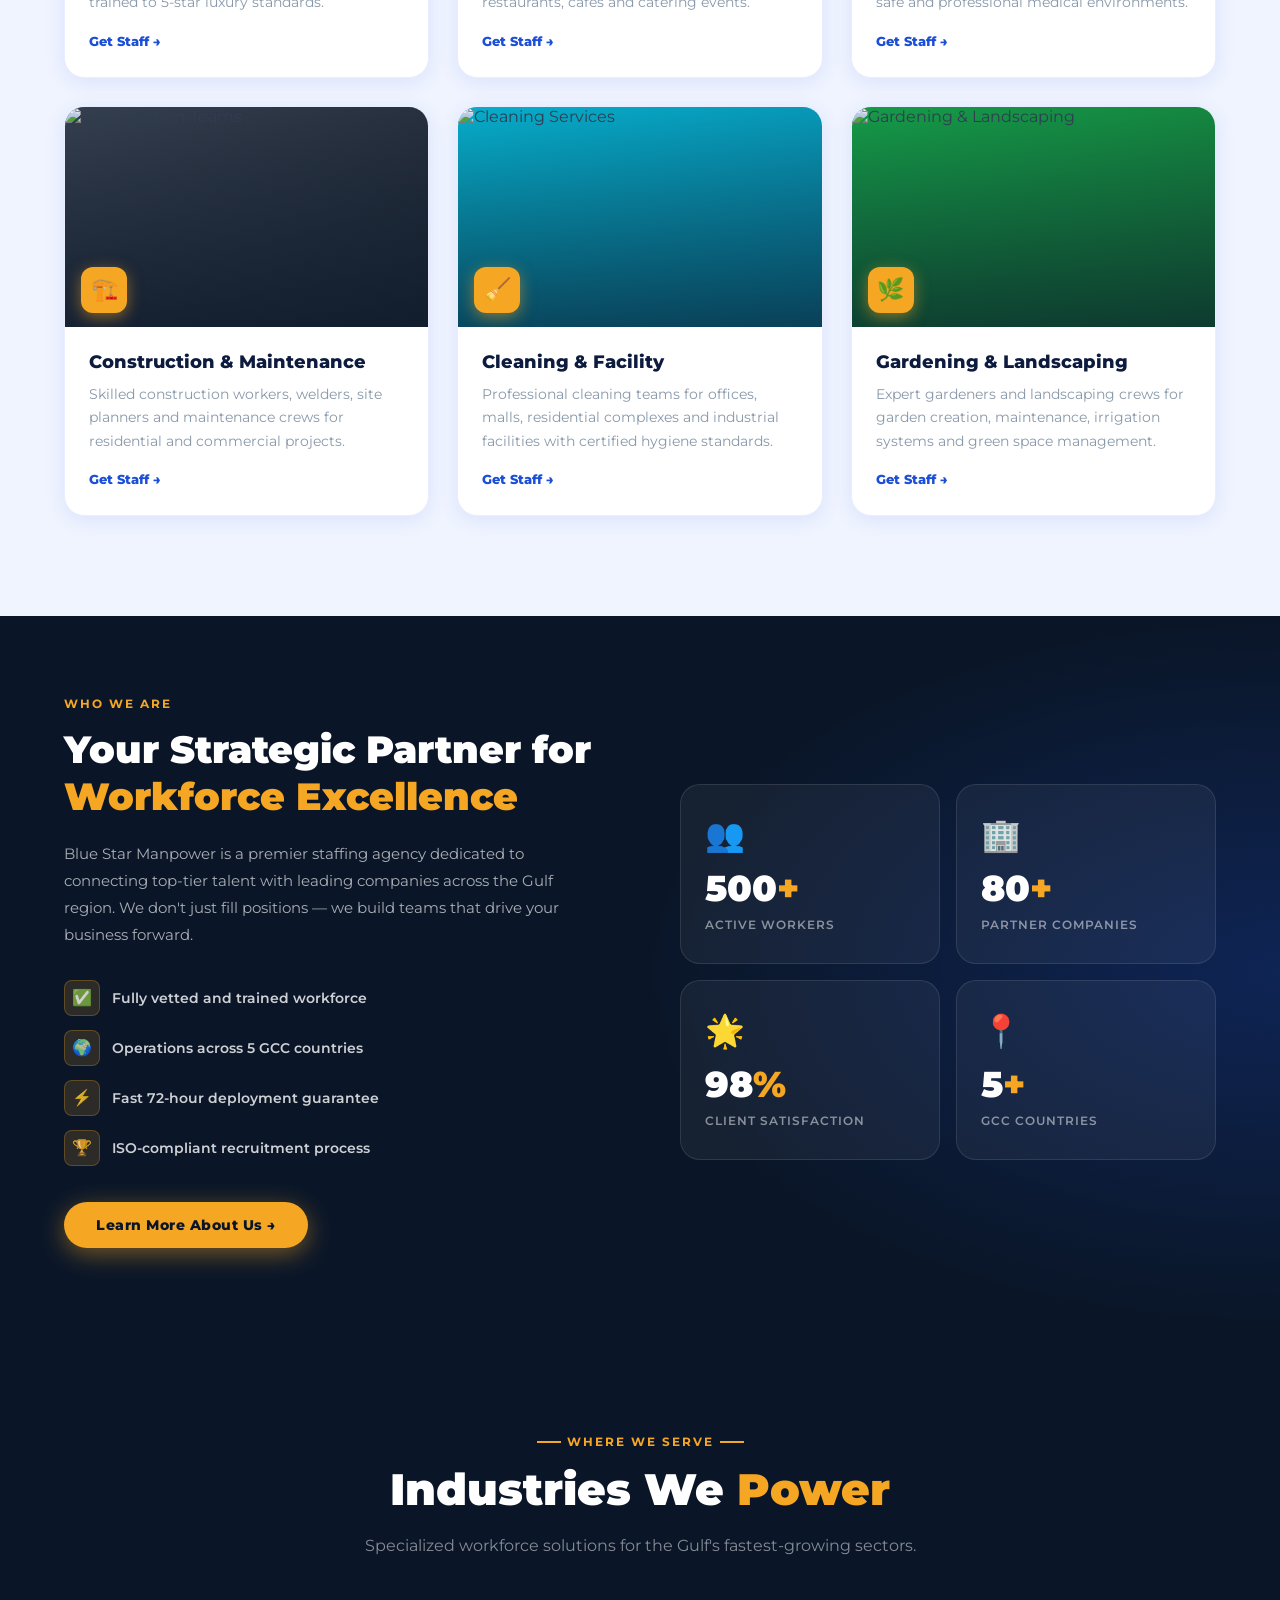
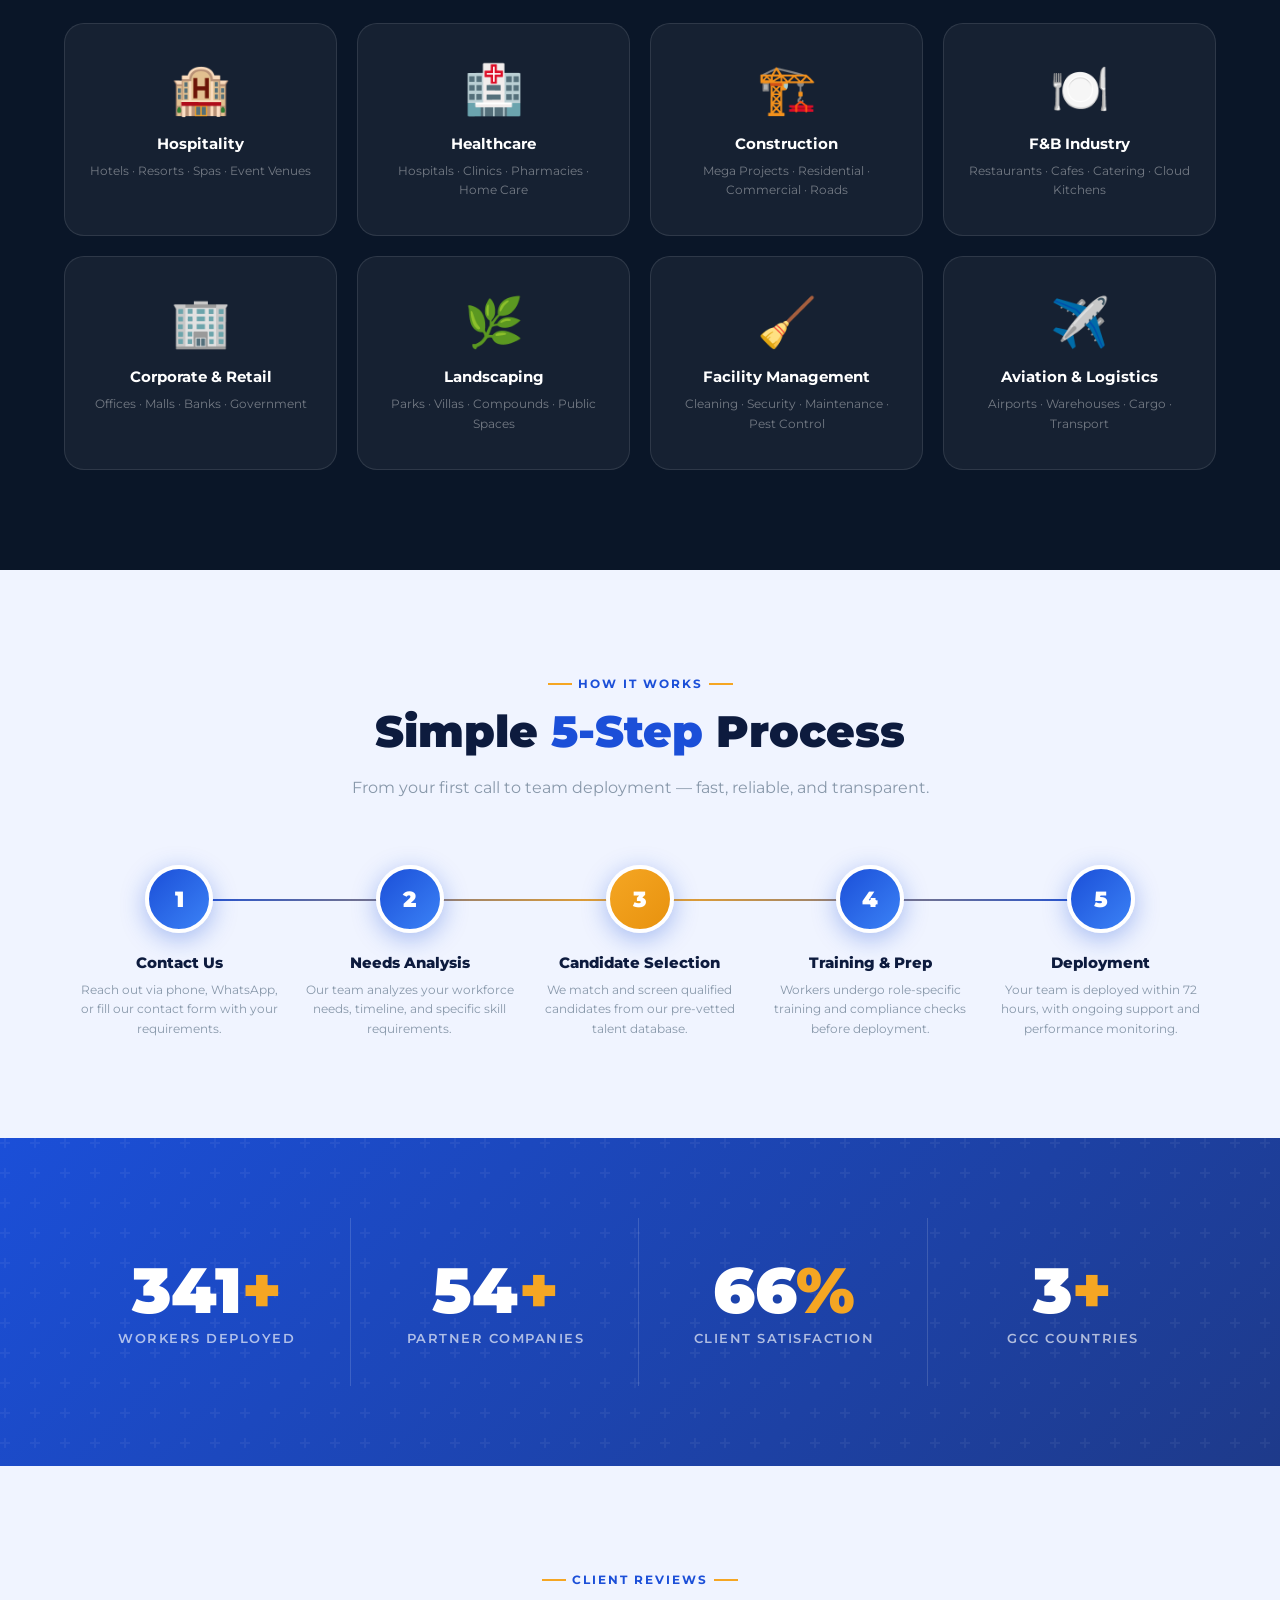
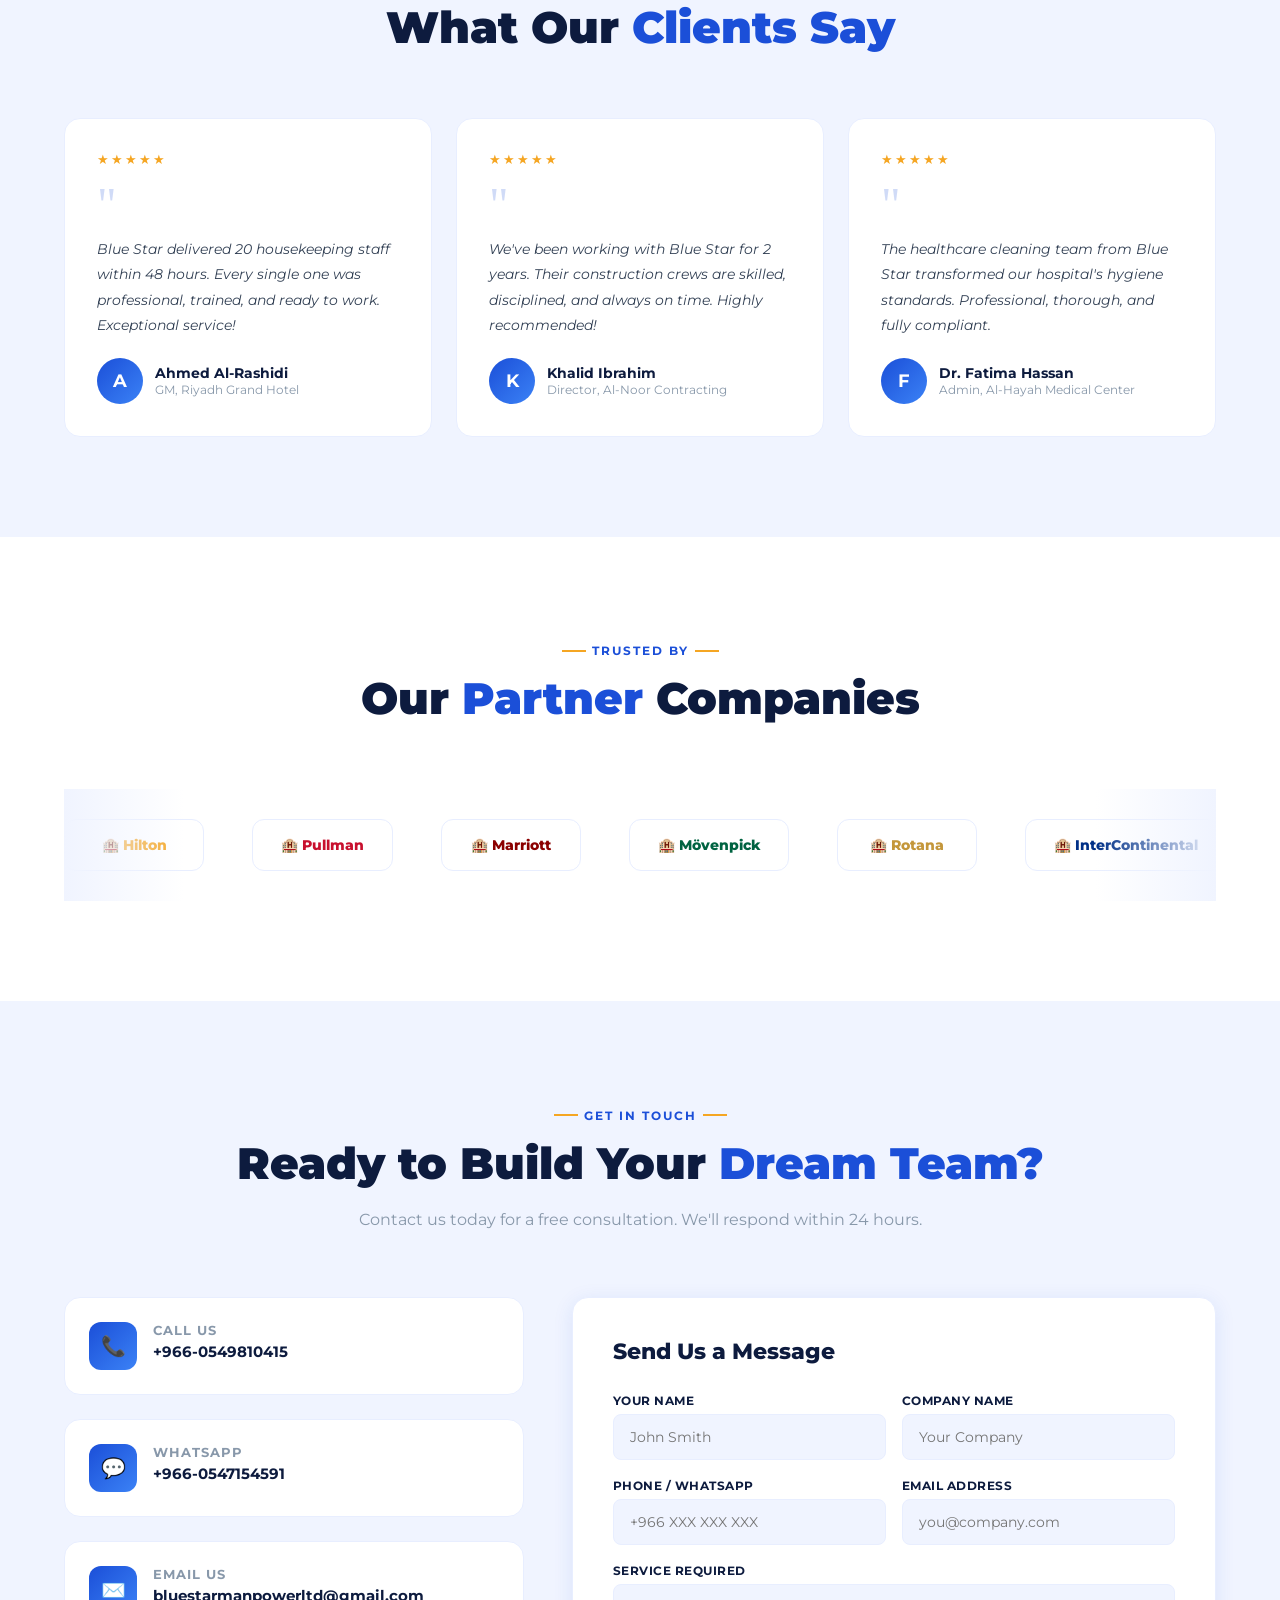
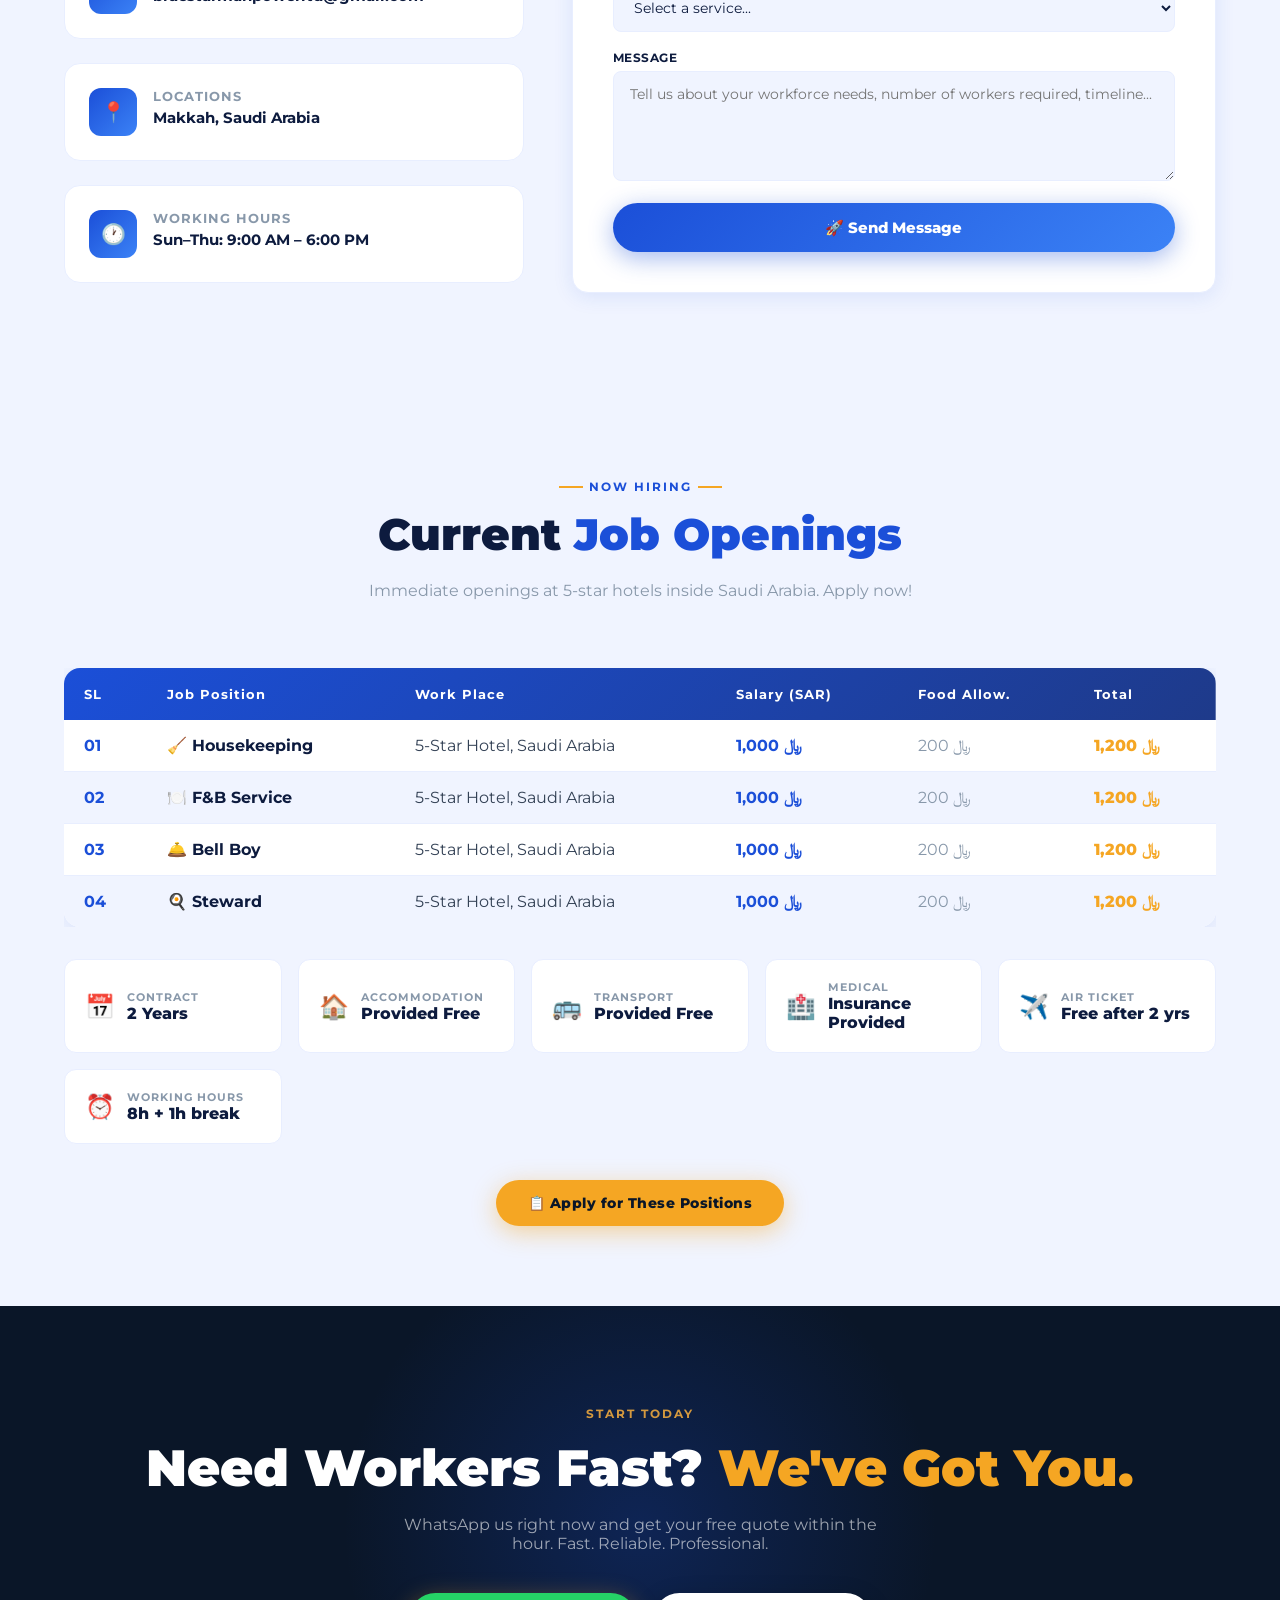
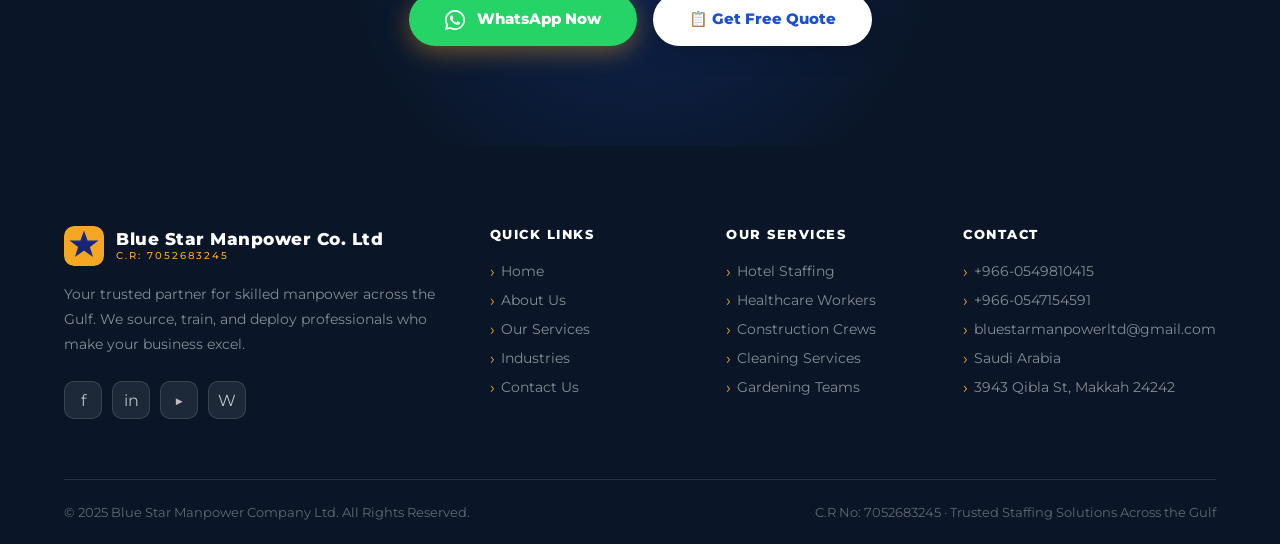
==== commit a7f98902: "section changed" ====
--- a/index.html
+++ b/index.html
@@ -1179,6 +1179,7 @@
     <div class="ticker-item" data-en="Trusted & Certified" data-ar="موثوق ومعتمد">Trusted & Certified</div>
   </div>
 </div>
+
 <!-- SERVICES -->
 <section id="services" class="section section-alt">
   <div class="container">
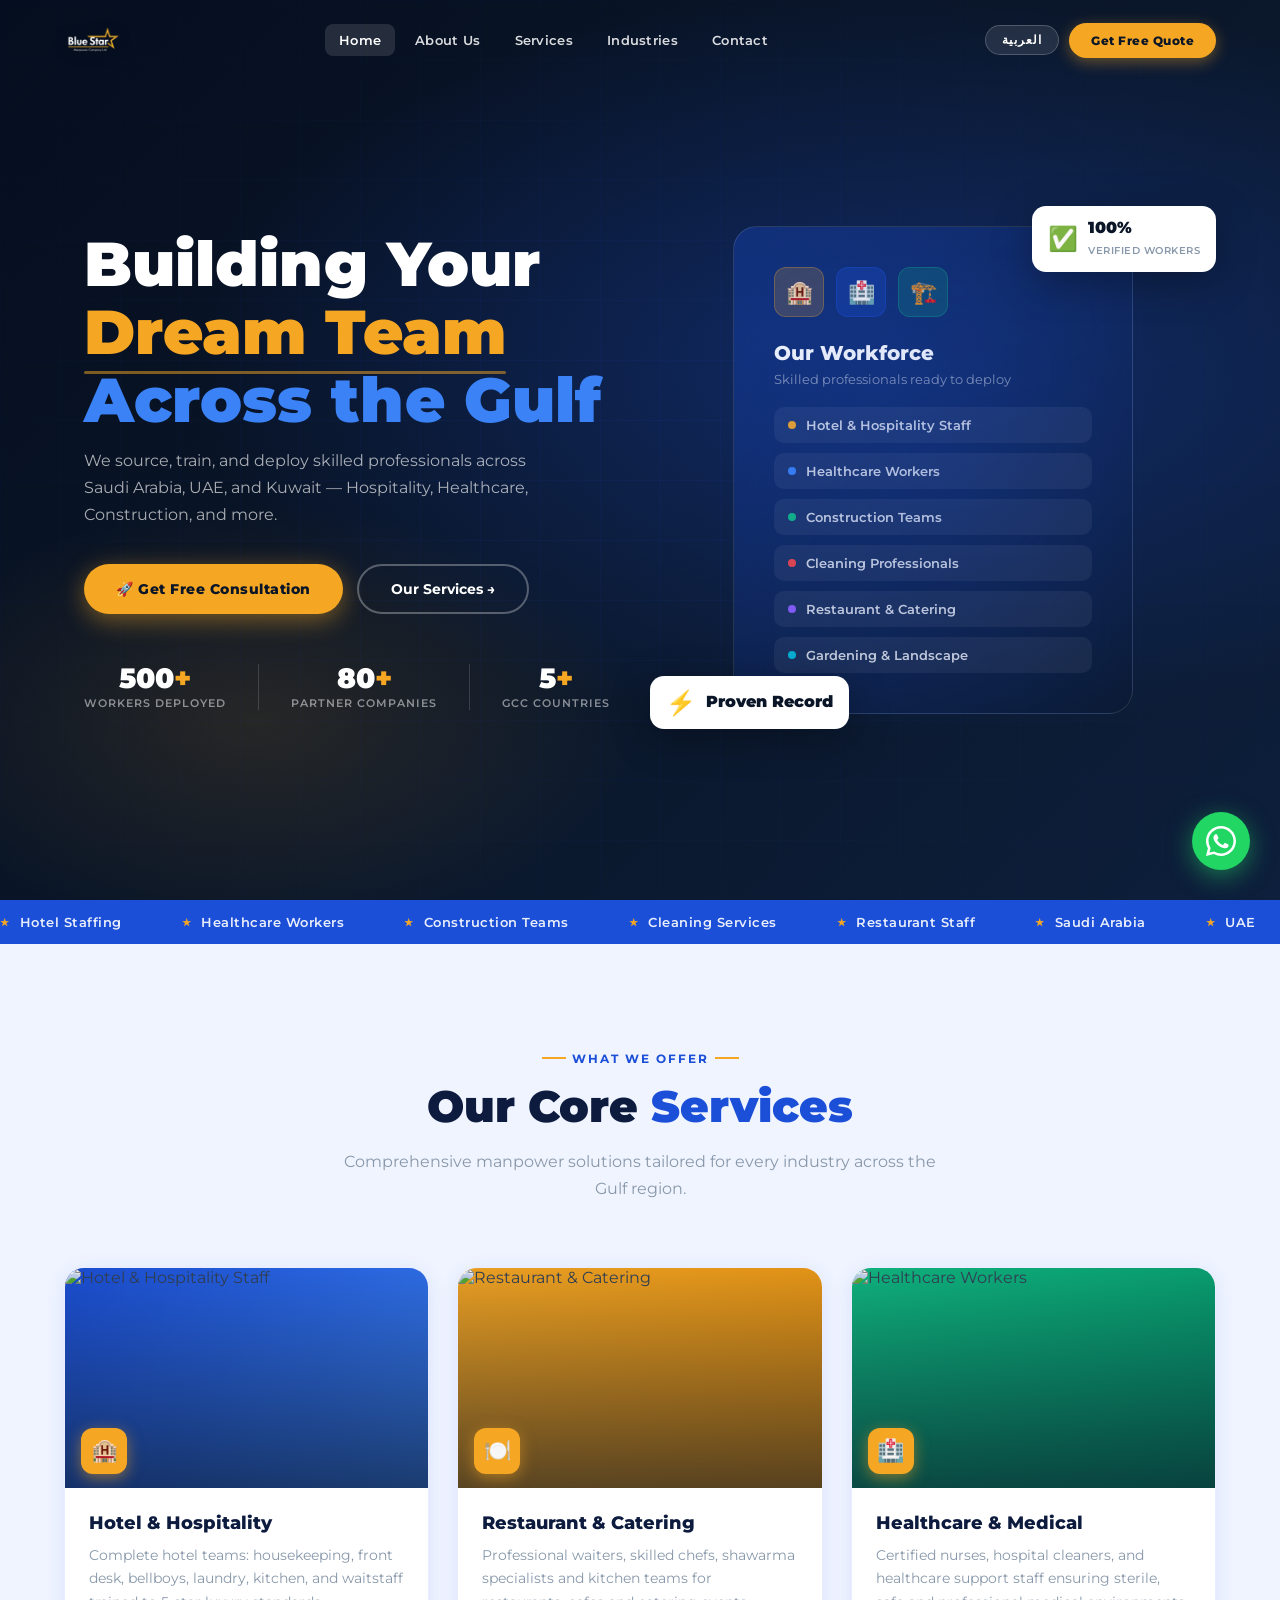
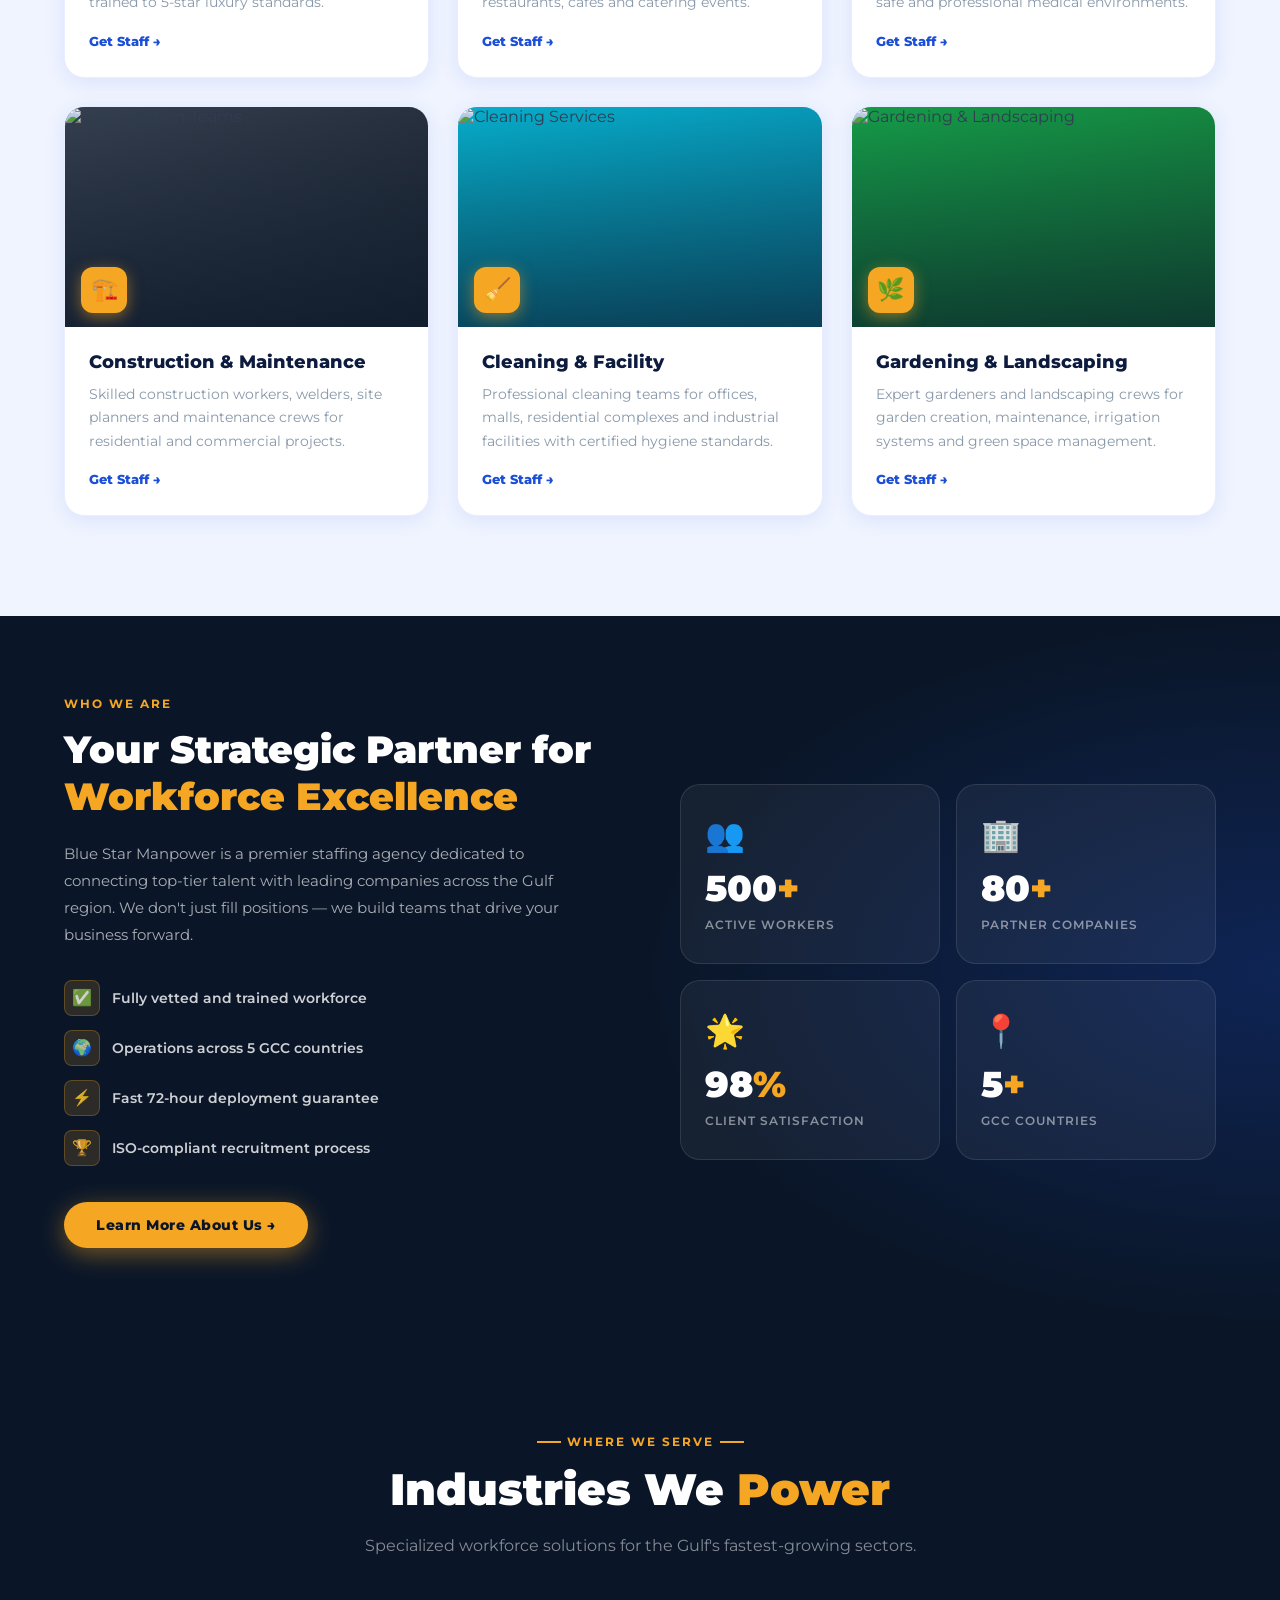
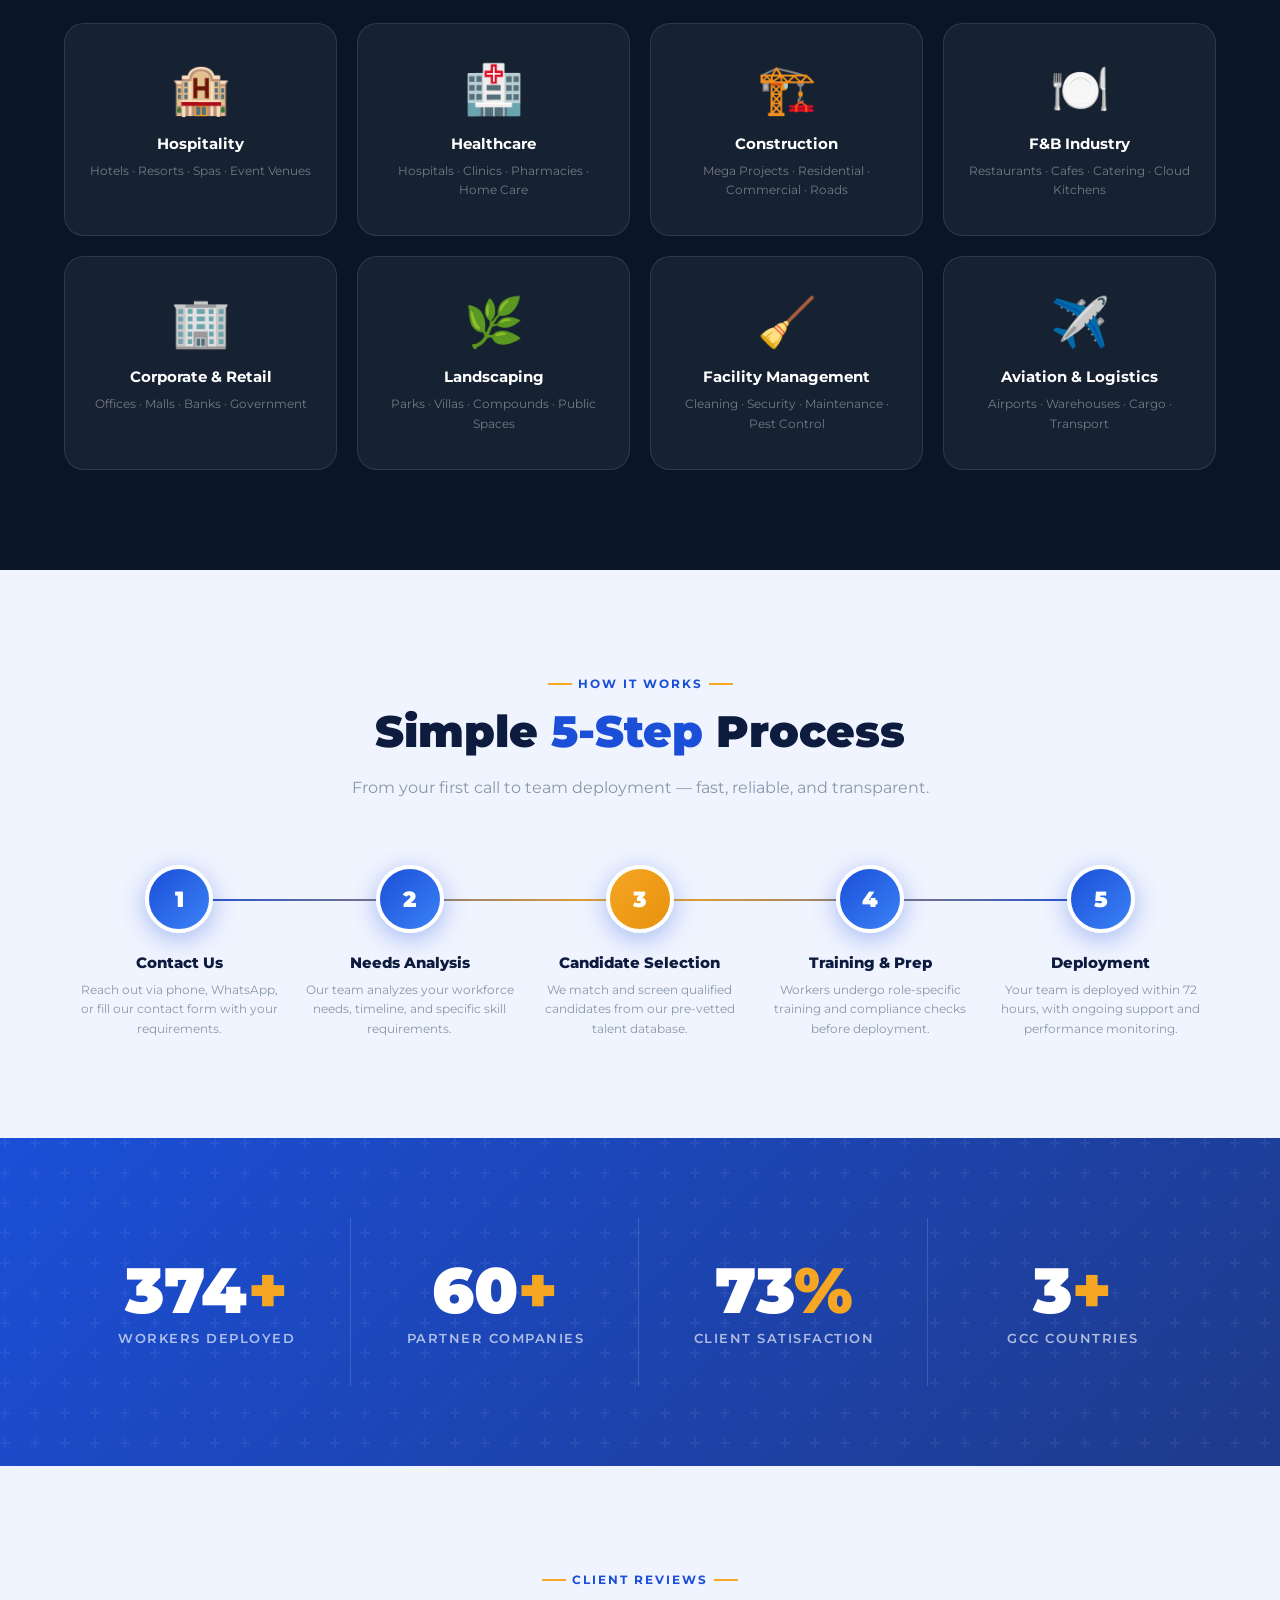
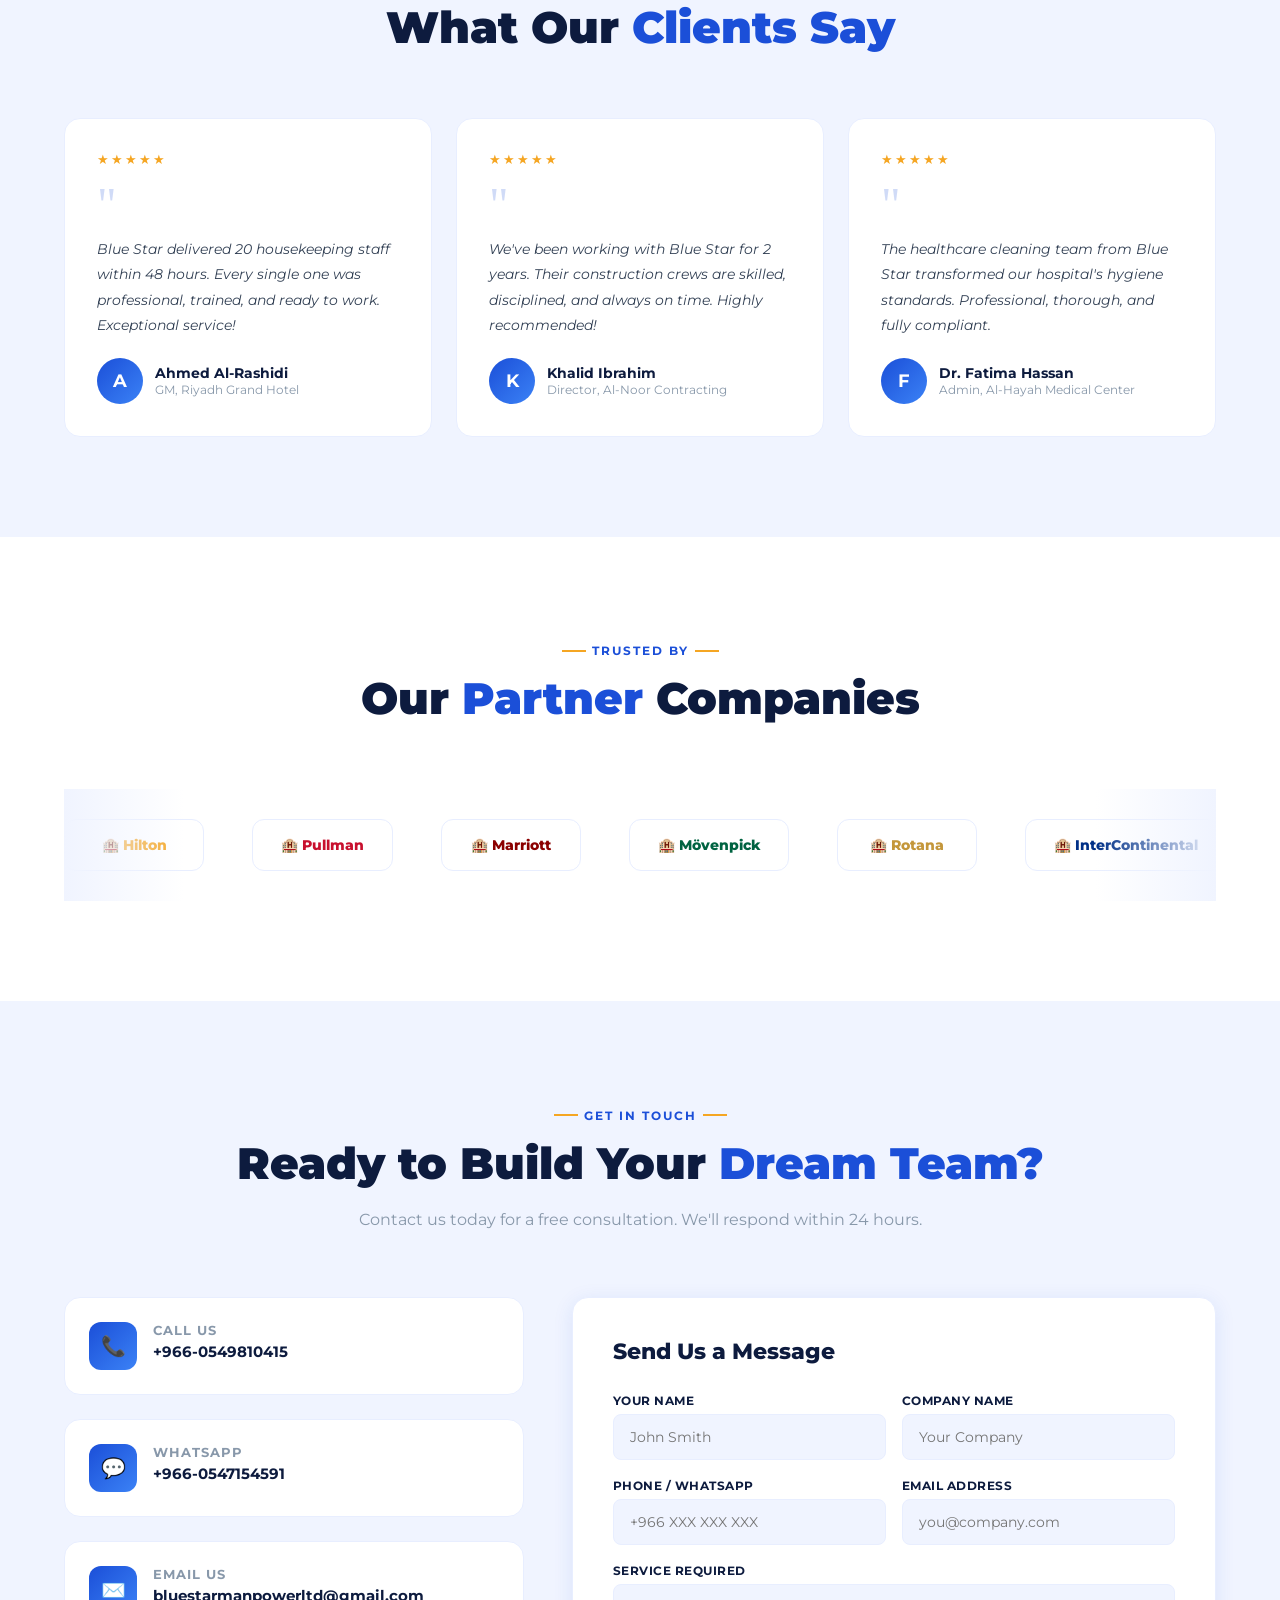
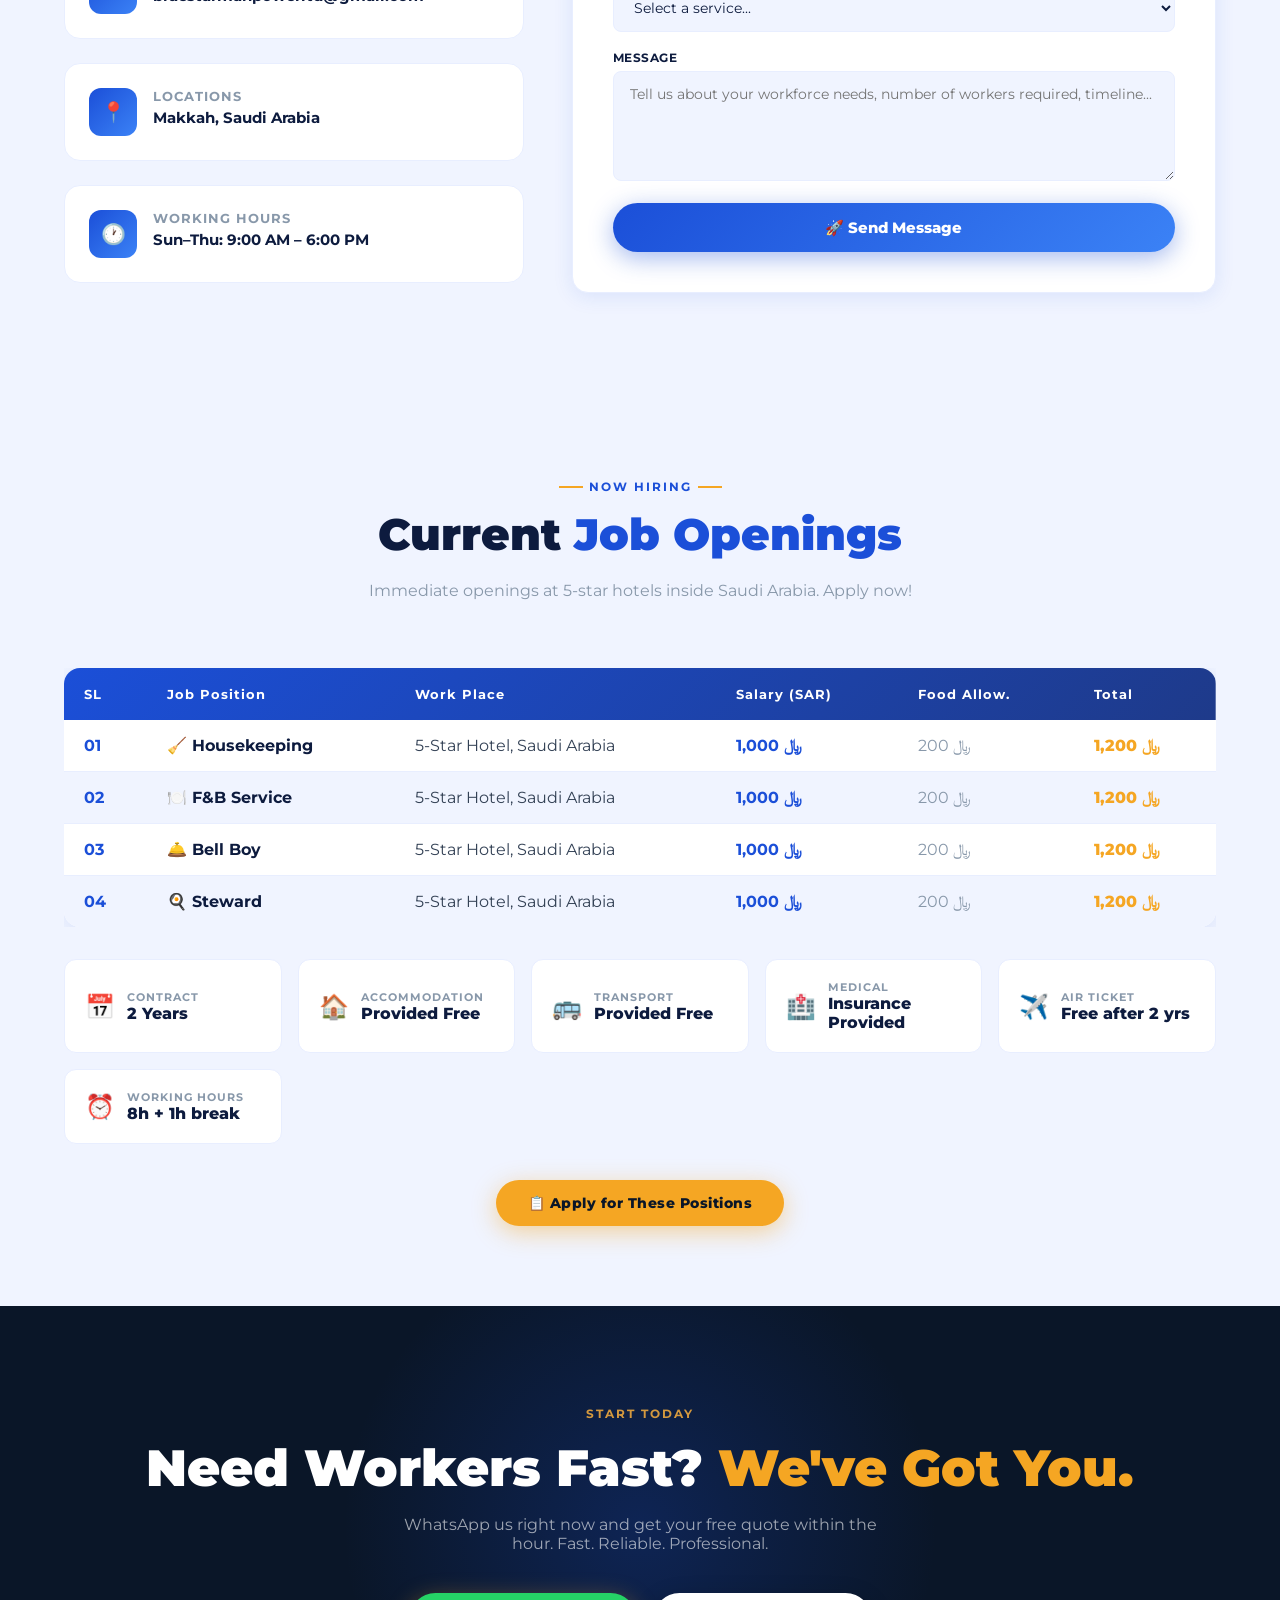
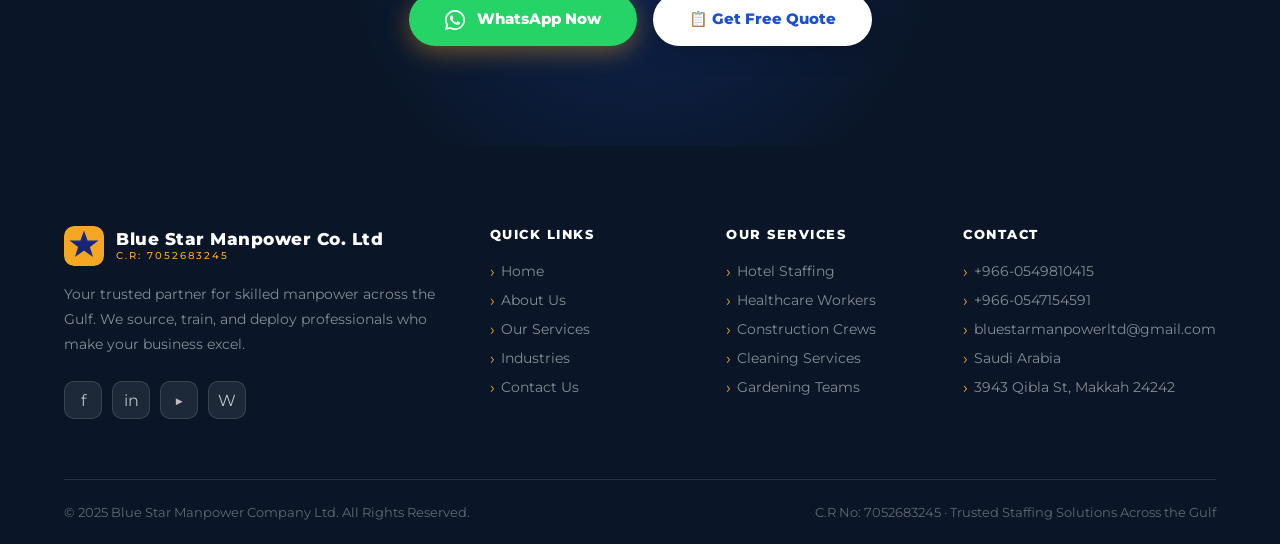
==== commit 79eaaa92: "responsive function v1" ====
--- a/index.html
+++ b/index.html
@@ -891,11 +891,13 @@
   .about-card.span2 { grid-column: span 2; }
   .contact-grid { grid-template-columns: 1fr; }
   .footer-grid { grid-template-columns: 1fr 1fr; }
-}
-@media (max-width: 768px) {
+  /* Navigation improvements for tablets */
   .nav-links { display: none; }
   .hamburger { display: flex; }
   .mobile-nav { display: flex; }
+  .nav-right .nav-cta { display: none; } /* Hide CTA to prevent overlap, available in hamburger */
+}
+@media (max-width: 768px) {
   .services-grid { grid-template-columns: 1fr; }
   .industries-grid { grid-template-columns: 1fr 1fr; }
   .stats-grid { grid-template-columns: 1fr 1fr; }
@@ -907,11 +909,29 @@
   .footer-grid { grid-template-columns: 1fr; gap: 32px; }
   .footer-bottom { flex-direction: column; gap: 8px; text-align: center; }
   .form-row { grid-template-columns: 1fr; }
+  /* Spacing improvements for mobile */
+  .section { padding: 60px 5%; }
+  #about-strip { padding: 60px 5%; }
+  #cta-section { padding: 60px 5%; }
+  #jobs { padding: 60px 5% !important; }
+  .hero-container { padding: 110px 5% 60px; }
+}
+@media (max-width: 640px) {
+  /* Full width buttons for easy tapping */
+  .hero-btns { flex-direction: column; width: 100%; gap: 12px; }
+  .hero-btns .btn-primary, .hero-btns .btn-outline { width: 100%; justify-content: center; }
+  .cta-btns { flex-direction: column; width: 100%; gap: 12px; }
+  .cta-btns .btn-gold, .cta-btns .btn-white { width: 100%; justify-content: center; }
+  /* Adjust stats spacing */
+  .hero-stats { gap: 20px; }
+  .hero-stat .num { font-size: 24px; }
 }
 @media (max-width: 480px) {
   .industries-grid { grid-template-columns: 1fr; }
   .stats-grid { grid-template-columns: 1fr; }
   .stat-item { border-right: none; border-bottom: 1px solid rgba(255,255,255,0.15); }
+  .about-visual { grid-template-columns: 1fr; }
+  .about-card.span2 { grid-column: span 1; }
 }
 /* ===================== SERVICE IMAGE CARDS ===================== */
 .services-img-grid {
@@ -1007,8 +1027,11 @@
   .gallery-item.gallery-tall { grid-row: span 1; min-height: 0; aspect-ratio: 4/3; }
   .gallery-item.gallery-wide { grid-column: span 1; aspect-ratio: 4/3; }
 }
+@media (max-width: 768px) {
+  .services-img-grid { grid-template-columns: 1fr; }
+  .svc-img-wrap { height: 200px; }
+}
 @media (max-width: 640px) {
-  .services-img-grid { grid-template-columns: 1fr; }
   .gallery-grid { grid-template-columns: 1fr 1fr; gap: 8px; }
   .svc-img-wrap { height: 180px; }
 }
@@ -1051,7 +1074,7 @@
 <!-- Navbar -->
 <nav id="navbar">
   <div class="nav-logo">
-    <img src="images/BlueStar Manpower (2).png" alt="Blue Star Manpower Company Ltd" style="height: 150px; width: auto;">
+    <img src="images/BlueStar Manpower (2).png" alt="Blue Star Manpower Company Ltd">
   </div>
     <!-- <img src="images/BlueStar Manpower.png" alt=""> -->
     <!-- <div class="logo-icon" style="background:transparent;padding:0;overflow:hidden;"><svg width="44" height="44" viewBox="0 0 44 44" xmlns="http://www.w3.org/2000/svg">
